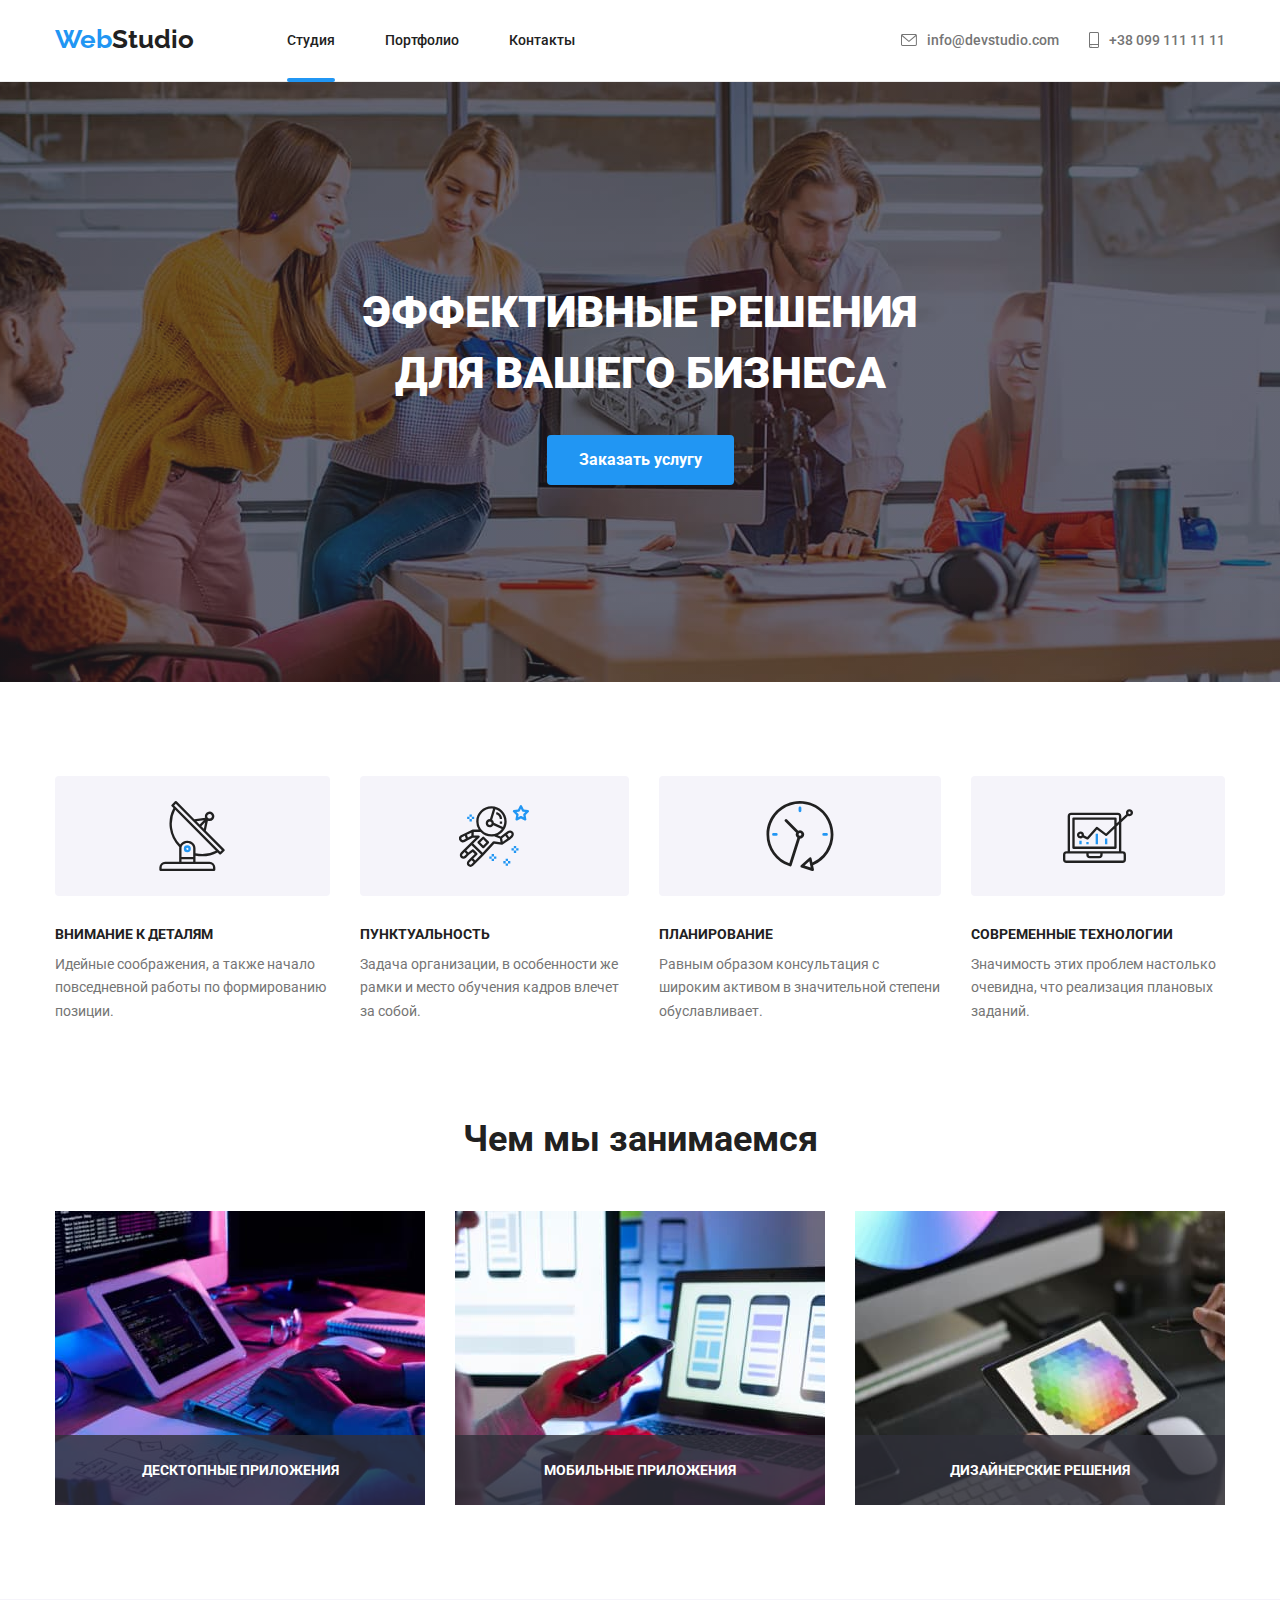
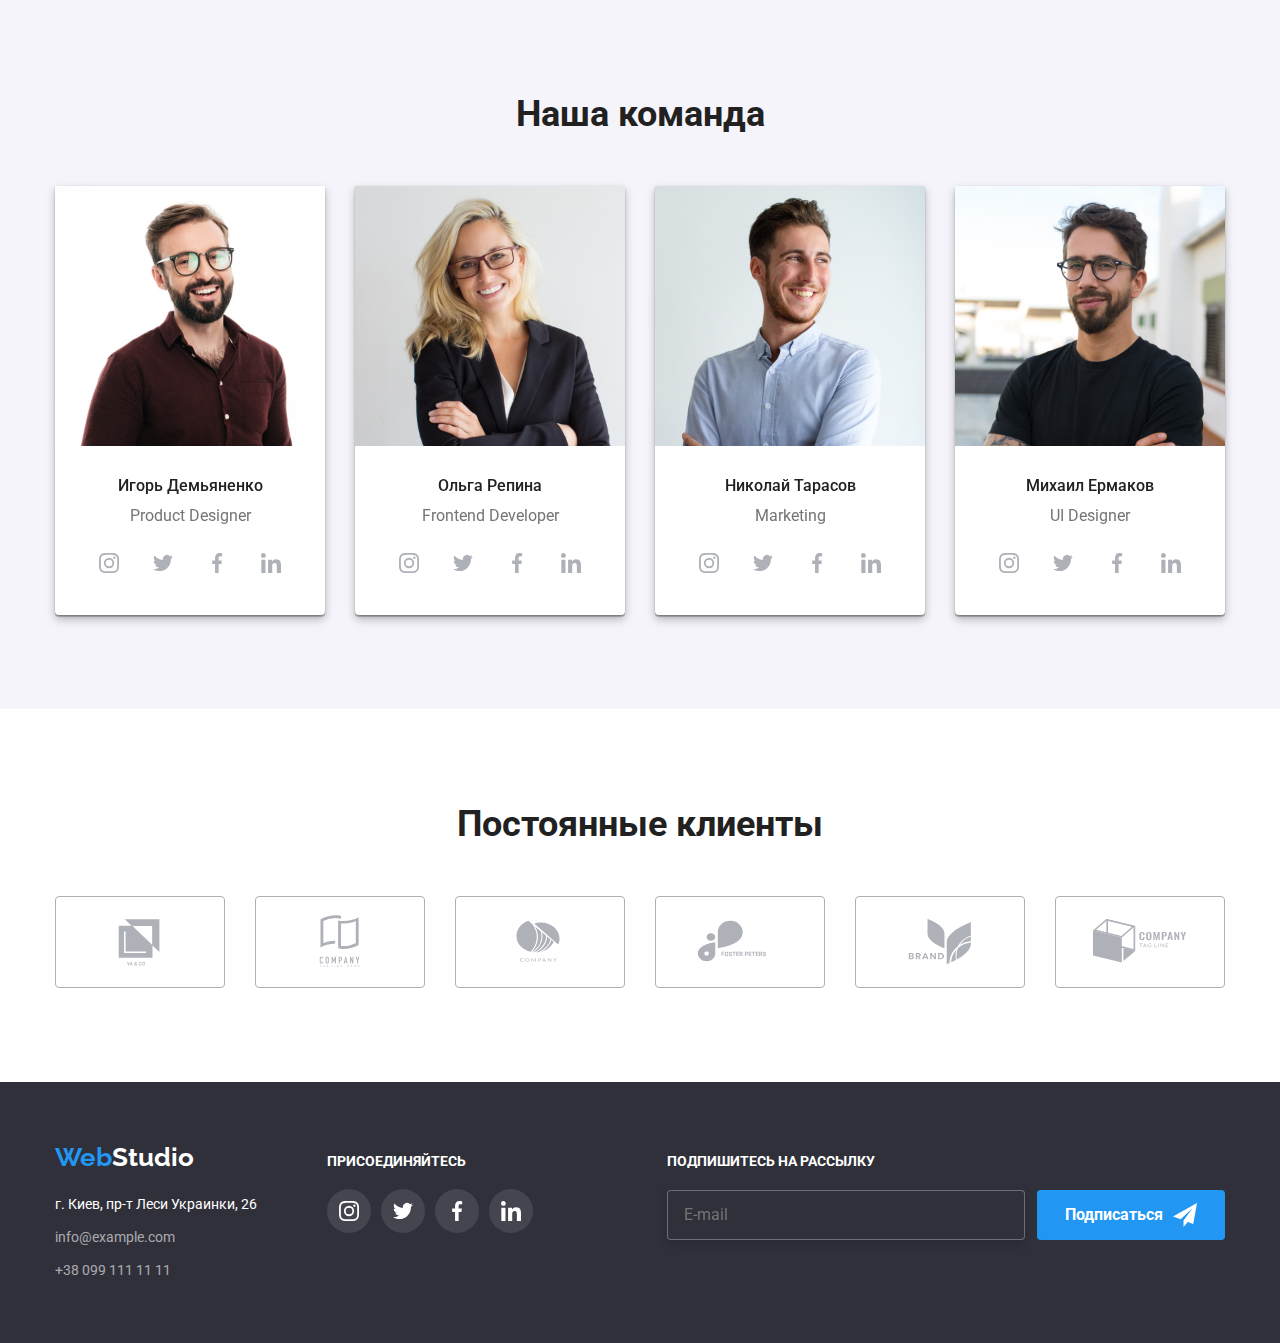
==== index.html @ cbec5db1 "cap" ====
<!DOCTYPE html>
<html lang="ru">

<head>
    <meta charset="UTF-8">
    <meta http-equiv="X-UA-Compatible" content="IE=edge">
    <meta name="viewport" content="width=device-width, initial-scale=1.0">
    <link rel="preconnect" href="https://fonts.googleapis.com">
    <link rel="preconnect" href="https://fonts.gstatic.com" crossorigin>
    <link
        href="https://fonts.googleapis.com/css2?family=Raleway:wght@700&family=Roboto:wght@400;500;700;900&display=swap"
        rel="stylesheet">
    <link rel="stylesheet"
        href="https://cdnjs.cloudflare.com/ajax/libs/modern-normalize/1.1.0/modern-normalize.min.css">
    <title>Document</title>
    <link rel="stylesheet" href="./css/main.min.css">
</head>
<body> 
<!--Шапка-->
<header class="cap">
    <div class="container container--cap">
        <nav class="nav-link">
            <a class="nav-link__logo" href="./index.html">Web<span
                        class="nav-link__logo-studio">Studio</span>
            </a>
            <ul class="site-navigation">
                <li class="site-navigation__item">
                    <a class="site-navigation__link  site-navigation__active" href="./index.html">Студия</a>
                </li>
                <li class="site-navigation__item">
                    <a class="site-navigation__link" href="./portfolio.html">Портфолио</a>
                </li>
                <li class="site-navigation__item">
                    <a class="site-navigation__link" href="">Контакты</a>
                </li>
            </ul>
        </nav>
        <ul class="contacts">
            <li class="contacts__item">
                <a class="contacts__link" href="mailto:info@devstudio.com">
                    <svg class="contacts__imgs">
                        <use href="images/symbol-defs.svg#icon-envelope-2">
                        </use>
                    </svg>info@devstudio.com
                </a>
            </li>
            <li class="contacts__item">
                <a class="contacts__link" href="tel:+380961111111">
                    <svg class="contacts__svg">
                        <use href="images/symbol-defs.svg#icon-smartphone-1"></use>
                    </svg>+38 099 111 11 11
                </a>
            </li>
        </ul>
    </div>
</header>
<main>
    <!--Заказать послугу-->
    <section  class="hero hero__container">     
        <h1 class="hero__headline">Эффективные решения<br> для вашего бизнеса</h1>
        <button data-modal-open class="hero__button" type="button">Заказать услугу</button>
    </section>
    <!--Особливості-->
    <section class="section">
        <div class="container">
            <h2 class="section__title-none">Особенности</h2>
            <ul class="peculiarities">
                <li class="peculiarities__item">
                    <div class="peculiarities__box">
                        <svg class="peculiarities__imgs">
                            <use href="images/symbol-defs.svg#icon-antenna-1"></use>
                        </svg>
                    </div>
                    <h3 class="peculiarities__title">Внимание к деталям</h3>
                    <p class="peculiarities__text">Идейные соображения, а также начало повседневной работы по формированию позиции.
                    </p>
                </li>
                <li class="peculiarities__item">
                    <div class="peculiarities__box">
                        <svg class="peculiarities__imgs">
                            <use href="images/symbol-defs.svg#icon-astronaut-1"></use>
                        </svg>
                    </div>
                    <h3 class="peculiarities__title">Пунктуальность</h3>
                    <p class="peculiarities__text">Задача организации, в особенности же рамки и место обучения кадров влечет за
                        собой.</p>
                </li>
                <li class="peculiarities__item">
                    <div class="peculiarities__box">
                        <svg class="peculiarities__imgs">
                            <use href="images/symbol-defs.svg#icon-clock-1"></use>
                        </svg>
                    </div>
                    <h3 class="peculiarities__title">Планирование</h3>
                    <p class="peculiarities__text">Равным образом консультация с широким активом в значительной степени
                        обуславливает.</p>
                </li>
                <li class="peculiarities__item">
                    <div class="peculiarities__box">
                        <svg class="peculiarities__imgs">
                            <use href="images/symbol-defs.svg#icon-diagram-1"></use>
                        </svg>
                    </div>
                    <h3 class="peculiarities__title">Современные технологии</h3>
                    <p class="peculiarities__text">Значимость этих проблем настолько очевидна, что реализация плановых заданий.</p>
                </li>
            </ul>
        </div>
    </section>
    <!--Чим займаємось-->
    <section class="section section--no-padding-top">
       <div class="container">
            <h2 class="section__title">Чем мы занимаемся</h2>
            <ul class="employment">
                <li class="employment__item">
                    <div class="employment__box">
                        <img src="images/img11.jpg" alt="Програмист набирает код" width="370">
                        <p class="employment__text">Десктопные приложения</p>
                    </div>
                </li>
                <li class="employment__item">
                    <div class="employment__box">
                        <img src="images/hhhhh.jpg" alt="Програмист создаёт мобильное приложение" width="370">
                        <p class="employment__text">Мобильные приложения</p>
                    </div>
                </li>
                <li class="employment__item">
                    <div class="employment__box">
                        <img src="images/img12.jpg" alt="Програмист показывает графический дизайн" width="370">
                        <p class="employment__text">Дизайнерские решения</p>
                    </div>
                </li>
            </ul>
       </div>
    </section>
    <!--команда-->
    <section class="section section--background">
        <div class="container ">
            <h2 class="section__title">Наша команда</h2>
            <ul class="team">
                <li class="team__item">
                    <img src="images/img-3.jpg" alt="Парень в очках держыт ноутбук.Улыбается " width="270">
                    <div class="team-box">
                        <h3 class="team-box__title">Игорь Демьяненко</h3>
                        <p class=" team-box__text">Product Designer</p>
                        <ul class="networks">
                            <li class="networks__items">
                                <a class="networks__link" href="">
                                    <svg class="networks__imgs">
                                        <use href="images/symbol-defs.svg#icon-instagram-2-1"></use>
                                    </svg>
                                </a>
                            </li>
                            <li class="networks__items">
                                <a class="networks__link" href="">
                                    <svg class="networks__imgs">
                                        <use href="images/symbol-defs.svg#icon-twitter-1-1"></use>
                                    </svg>
                                </a>
                            </li>
                            <li class="networks__items">
                                <a class="networks__link" href="">
                                    <svg class="networks__imgs">
                                        <use href="images/symbol-defs.svg#icon-facebook-1-1"></use>
                                    </svg>
                                </a>
                            </li>
                            <li class="networks__items">
                                <a class="networks__link" href="">
                                    <svg class="networks__imgs">
                                        <use href="images/symbol-defs.svg#icon-linkedin-1-1"></use>
                                    </svg>
                                </a>
                            </li>
                        </ul>
                    </div>   
                </li>
                <li class="team__item">
                    <img src="images/img-2.jpg" alt="Девушка блондинка в очках.Улыбается" width="270">
                    <div class="team-box">
                        <h3 class="team-box__title">Ольга Репина</h3>
                        <p class="team-box__text">Frontend Developer</p>
                            <ul class="networks">
                                <li class="networks__items">
                                    <a class="networks__link" href="">
                                        <svg class="networks__imgs">
                                            <use href="images/symbol-defs.svg#icon-instagram-2-1"></use>
                                        </svg>
                                    </a>
                                </li>
                                <li class="networks__items">
                                    <a class="networks__link" href="">
                                        <svg class="networks__imgs">
                                            <use href="images/symbol-defs.svg#icon-twitter-1-1"></use>
                                        </svg>
                                    </a>
                                </li>
                                <li class="networks__items">
                                    <a class="networks__link" href="">
                                        <svg class="networks__imgs">
                                            <use href="images/symbol-defs.svg#icon-facebook-1-1"></use>
                                        </svg>
                                    </a>
                                </li>
                                <li class="networks__items">
                                    <a class="networks__link" href="">
                                        <svg class="networks__imgs">
                                            <use href="images/symbol-defs.svg#icon-linkedin-1-1"></use>
                                        </svg>
                                    </a>
                                </li>
                            </ul>
                    </div>
                </li>
                <li class="team__item">
                    <img src="images/img-1.jpg" alt="Парень в светлой рубашке.Улыбается" width="270">
                    <div class="team-box">
                        <h3 class="team-box__title">Николай Тарасов</h3>
                        <p class="team-box__text">Marketing</p>
                            <ul class="networks">
                                <li class="networks__items">
                                    <a class="networks__link" href="">
                                        <svg class="networks__imgs">
                                            <use href="images/symbol-defs.svg#icon-instagram-2-1"></use>
                                        </svg>
                                    </a>
                                </li>
                                <li class="networks__items">
                                    <a class="networks__link" href="">
                                        <svg class="networks__imgs">
                                            <use href="images/symbol-defs.svg#icon-twitter-1-1"></use>
                                        </svg>
                                    </a>
                                </li>
                                <li class="networks__items">
                                    <a class="networks__link" href="">
                                        <svg class="networks__imgs">
                                            <use href="images/symbol-defs.svg#icon-facebook-1-1"></use>
                                        </svg>
                                    </a>
                                </li>
                                <li class="networks__items">
                                    <a class="networks__link" href="">
                                        <svg class="networks__imgs">
                                            <use href="images/symbol-defs.svg#icon-linkedin-1-1"></use>
                                        </svg>
                                    </a>
                                </li>
                            </ul>
                    </div>
                </li>
                <li class="team__item">
                    <img src="images/img(11).jpg" alt="Парень в очках и чёорной футболке.Улыбается" width="270">
                    <div class="team-box">
                        <h3 class="team-box__title">Михаил Ермаков</h3>
                        <p  class="team-box__text">UI Designer</p>
                            <ul class="networks">
                                <li class="networks__items">
                                    <a class="networks__link" href="">
                                        <svg class="networks__imgs">
                                            <use href="images/symbol-defs.svg#icon-instagram-2-1"></use>
                                        </svg>
                                    </a>
                                </li>
                                <li class="networks__items">
                                    <a class="networks__link" href="">
                                        <svg class="networks__imgs">
                                            <use href="images/symbol-defs.svg#icon-twitter-1-1"></use>
                                        </svg>
                                    </a>
                                </li>
                                <li class="networks__items">
                                    <a class="networks__link" href="">
                                        <svg class="networks__imgs">
                                            <use href="images/symbol-defs.svg#icon-facebook-1-1"></use>
                                        </svg>
                                    </a>
                                </li>
                                <li class="networks__items">
                                    <a class="networks__link" href="">
                                        <svg class="networks__imgs">
                                            <use href="images/symbol-defs.svg#icon-linkedin-1-1"></use>
                                        </svg>
                                    </a>
                                </li>
                            </ul>
                    </div>
                </li>
            </ul>
        </div>
    </section>
    <!-- customers -->
    <section class="section">
        <div class="container">
            <h2 class="section__title">Постоянные клиенты</h2>
            <ul class="customers">
                <li class="customers__item">
                    <a class="customers__link" href="">
                        <svg class="customers__imgs">
                            <use href="images/symbol-defs.svg#icon-Logo"></use>
                        </svg>
                    </a>
                </li>
                <li class="customers__item">
                    <a class="customers__link" href="">
                        <svg class="customers__imgs">
                            <use href="images/symbol-defs.svg#icon-Logo-1"></use>
                        </svg>
                    </a>
                </li>
                <li class="customers__item">
                    <a class="customers__link" href="">
                        <svg class="customers__imgs">
                            <use href="images/symbol-defs.svg#icon-Logo-2"></use>
                        </svg>
                    </a>
                </li>
                <li class="customers__item">
                    <a class="customers__link" href="">
                        <svg class="customers__imgs">
                            <use href="images/symbol-defs.svg#icon-Logo-3"></use>
                        </svg>
                    </a>
                </li>
                <li class="customers__item">
                    <a class="customers__link" href="">
                        <svg class="customers__imgs">
                            <use href="images/symbol-defs.svg#icon-Logo-4"></use>
                        </svg>
                    </a>
                </li>
                <li class="customers__item">
                    <a class="customers__link" href="">
                        <svg class="customers__imgs">
                            <use href="images/symbol-defs.svg#icon-Logo-5"></use>
                        </svg>
                    </a>
                </li>          
            </ul>
        </div>
    </section>                                                
</main> 
<!--footer-->         
<footer class="footers">  
    <div class="container footers--flex">
            <div>
                <a class="footers__logo" href="./index.html">Web<span class="footers__logo-studios">Studio</span>
                </a>
                <address class="address">
                    <ul class="address__contact">
                        <li class="address__link">
                            <a class="address__maps" href="https://goo.gl/maps/EvbMrSn3d95Ezf188">г. Киев, пр-т Леси
                                Украинки,
                                26
                            </a>
                        </li>
                        <li class="address__link">
                            <a class="address__contacts-email" href="info@example.com">info@example.com
                            </a>
                        </li>
                        <li>
                            <a class="address__contacts-tel" href="+380991111111">+38 099 111 11 11
                            </a>
                        </li>
                    </ul>
                </address>
            </div>
        <div class="social">
            <h2 class="social__title">присоединяйтесь</h2>
            <ul class="social__margin-top">
                <li class="social__items">
                    <a class="social__link" href="">
                        <svg class="social__imgs">
                            <use href="images/symbol-defs.svg#icon-instagram-2-1"></use>
                        </svg>
                    </a>
                </li>
                <li class="social__items">
                    <a class="social__link" href="">
                        <svg class="social__imgs">
                            <use href="images/symbol-defs.svg#icon-twitter-1-1"></use>
                        </svg>
                    </a>
                </li>
                <li class="social__items">
                    <a class="social__link" href="">
                        <svg class="social__imgs">
                            <use href="images/symbol-defs.svg#icon-facebook-1-1"></use>
                        </svg>
                    </a>
                </li>
                <li class="social__items">
                    <a class="social__link" href="">
                        <svg class="social__imgs">
                            <use href="images/symbol-defs.svg#icon-linkedin-1-1"></use>
                        </svg>
                    </a>
                </li>
            </ul>
        </div>
        <!-- form -->
        <form class="form">
            <h2 class="form__title">Подпишитесь на рассылку</h2>
            <div class="form__container">
                <label >
                    <input class="form__mail" name="mail" type="mail" id="mails" placeholder="E-mail">
                </label>               
                <button class="form__button">Подписаться
                    <svg class="form__svg">
                        <use href="images/symbol-defs.svg#icon-icon-send">
                        </use>
                    </svg>
                </button>
            </div>
        </form>
    </div>
</footer>
<!-- modal-windows -->
<div data-modal class="backdrop is-hidden">
    <div class="modal">
        <button data-modal-close class="modal__button" type="submit">
            <svg class="modal__imgs">
                <use href="images/symbol-defs.svg#icon-close-black">
                </use>
            </svg>
        </button>
        <form class="js-speaker-form">
            
                <h2 class="js-speaker-form__title">Оставьте свои данные, мы вам перезвоним</h2>

                <div>
 
                    <div class="js-box">
                        <label class="js-box__label" for="name">
                            Имя
                        </label>
                        <input class="js-box__input" type="text" name="user-name" id="name">
                        <svg class="js-box__svg">
                            <use href="images/symbol-defs.svg#icon-Vector-1"></use>
                        </svg>
                    </div>
                   
                    <div class="js-box">
                        <label class="js-box__label" for="tel" >
                            Телефон
                        </label>
                        <input class="js-box__input" type="tel" id="tel" name="tel">
                        <svg class="js-box__svg">
                            <use href="images/symbol-defs.svg#icon-Vector-2"></use>
                        </svg>
                        
                    </div>
                
                    <div class="js-box">
                        <label class="js-box__label" for="mail">
                            Почта
                        </label>
                        <input class="js-box__input" type="mail" id="mail" name="mail">
                        <svg class="js-box__svg">
                            <use href="images/symbol-defs.svg#icon-Vector-3"></use>
                        </svg>
                    </div>
                    
                    <div class="js-box">
                        <label class="js-box__label" for="comment">Комментарий</label>
                        <textarea class="js-box__textarea" name="comment" id="comment" rows="8" placeholder="Введите текст"></textarea>
                    </div>            
                
                    <div class="js-item">  
                        <label class="js-item__conditions">
                            <input class="js-item__checkbox" type="checkbox" name="conditions" value="conditions">
                            <svg class="js-item__icon">
                                <use href="images/symbol-defs.svg#icon-icon-check"></use>
                            </svg>
                            <span class="js-item__conditions-text">
                                Соглашаюсь с рассылкой и принимаю <a class="js-item__conditions-link" href="">Условия
                                    договора</a>
                            </span>
                        </label>
                    
                        <button class="js-item__button" type="submit">Отправить</button>
                    </div>
                </div>
        </form>
    </div>
</div>
<script src="./js/modal.js"></script>
<script>
    (() => {
        document
            .querySelector (' .js-speaker-form')
            .addEventListener ('sumbit', e => {
                e.preventDefault();

                new FormData(e.currentTarget).forEarch((value, name) =>
                    console.log(`${name}: ${value}`),
                );
            });
    })();
</script>

</body>
</html>
---- css/main.min.css ----
html{box-sizing:border-box}*,*::before,*::after{box-sizing:inherit}h1,h2,h3,ul,li,p{margin-top:0px;margin-bottom:0px;padding:0px}header{background:#fff}img{display:block}.section{padding-top:94px;padding-bottom:94px}body{background:var(--main-page-bascground);font-family:"Roboto",sans-serif}.container{width:1200px;margin-left:auto;margin-right:auto;padding-left:15px;padding-right:15px}ul{list-style:none}.display-flex{display:flex;justify-content:space-between}.peculiarities__display-flex{display:flex;align-items:baseline}.section__title{font-weight:700;font-size:36px;line-height:1.2;text-align:center;color:#212121;margin-bottom:50px}.section--no-padding-top{padding-top:0}.section--background{background:#f5f4fa}.section__title-none{display:none}.cap{border-bottom:1px solid #ececec}.container--cap{display:flex;justify-content:space-between}.nav-link{display:flex;justify-content:space-between}.nav-link__logo{display:block;padding-top:24px;padding-bottom:25px;color:#2196f3;text-decoration:none;font-family:Raleway;font-weight:700;font-size:26px;line-height:1.2}.nav-link__logo-studio{color:#212121}.site-navigation{margin-left:93px;display:flex}.site-navigation__item{display:block;position:relative}.site-navigation__item:not(:last-child){margin-right:50px}.site-navigation__link{display:block;font-weight:500;font-size:14px;line-height:1.2;color:#212121;text-decoration:none;padding-top:32px;padding-bottom:32px;transition-property:color,fill;transition-duration:250ms;transition-timing-function:cubic-bezier(0.4, 0, 0.2, 1)}.site-navigation__link:hover,.site-navigation__link:focus{color:#2196f3;fill:#2196f3}.site-navigation__active::after{content:"";position:absolute;display:inline-block;width:100%;height:4px;background:#2196f3;border-radius:2px;display:flex;top:97%}.site-navigation__active::afteractive{color:#2196f3}.contacts{margin-left:auto;display:flex;align-items:center}.contacts__item:not(:last-child){margin-right:30px}.contacts__link{display:inline-flex;font-weight:500;font-size:14px;line-height:1.2;color:#757575;text-decoration:none;padding-top:32px;padding-bottom:32px;fill:#757575;align-items:center;transition-property:color,fill;transition-duration:250ms;transition-timing-function:cubic-bezier(0.4, 0, 0.2, 1)}.contacts__link:hover,.contacts__link:focus{color:#2196f3;fill:#2196f3}.contacts__svg{height:16px;width:10px;margin-right:10px;align-items:center}.contacts__imgs{height:12px;width:16px;margin-right:10px}.hero{background:#2f303a;text-align:center;padding:200px 0}.hero__container{max-width:1600px;height:600px;margin-left:auto;margin-right:auto;background-image:linear-gradient(to right, rgba(47, 48, 58, 0.4), rgba(47, 48, 58, 0.4)),url("../images/Img123.jpg");background-repeat:no-repeat;background-position:center;background-size:cover}.hero__headline{font-weight:900;font-size:44px;line-height:1.4;text-transform:uppercase;color:#fff}.hero__button{border:transparent;cursor:pointer;background:#2196f3;font-weight:700;font-size:16px;align-items:center;line-height:1.9;color:#fff;margin-top:30px;padding:10px 32px;border-radius:4px;transition-property:box-shadow,border-radius;transition-duration:250ms;transition-timing-function:cubic-bezier(0.4, 0, 0.2, 1)}.hero__button:hover,.hero__button:focus{box-shadow:0px 4px 4px rgba(0,0,0,.15);border-radius:4px}.peculiarities{display:flex;justify-content:space-between}.peculiarities__item:not(:last-child){margin-right:30px}.peculiarities__title{font-weight:700;font-size:14px;line-height:1.2;text-transform:uppercase;color:#212121}.peculiarities__text{font-size:14px;line-height:1.7;color:#757575;margin-top:10px}.peculiarities__imgs{width:70px;height:70px;display:block;fill:#afb1b8}.peculiarities__box{height:120px;background-color:#f5f4fa;margin-bottom:30px;border-radius:4px;display:flex;align-items:center;justify-content:center}.employment{display:flex;justify-content:space-between}.employment__item:not(:last-child){margin-right:30px}.employment__box{position:relative}.employment__text{height:70px;position:absolute;width:100%;background:rgba(47,48,58,.8);transform:translateY(calc(-100%));font-weight:700;font-size:14px;line-height:1.2;text-transform:uppercase;display:flex;align-items:center;justify-content:center;color:#fff}.team{display:flex;justify-content:space-between}.team__item{background:#fff;box-shadow:0px 1px 3px rgba(0,0,0,.12),0px 1px 1px rgba(0,0,0,.14),0px 2px 1px rgba(0,0,0,.2);border-radius:0px 0px 4px 4px;filter:drop-shadow(0px 4px 4px rgba(0, 0, 0, 0.25))}.team-box{padding-top:30px;padding-bottom:30px}.team-box__title{font-weight:500;font-size:16px;line-height:1.2;text-align:center;color:#212121}.team-box__text{font-size:16px;line-height:1.2;text-align:center;color:#757575;margin-top:10px}.networks{margin-top:16px;justify-content:center;display:flex}.networks__items:not(:first-child){margin-left:10px}.networks__imgs{height:20px;width:20px}.networks__link{width:44px;height:44px;display:flex;fill:#afb1b8;align-items:center;justify-content:center;border-radius:50%;transition-property:background,fill,border-radius;transition-duration:250ms;transition-timing-function:cubic-bezier(0.4, 0, 0.2, 1)}.networks__link:hover,.networks__link:focus{border-radius:50%;background:#2196f3;fill:#fff}.customers{display:flex;margin-top:50px}.customers__link{width:100%;height:100%;border:1px solid #afb1b8;border-radius:4px;display:flex;fill:#afb1b8;align-items:center;justify-content:center;transition-property:border-color,fill,filter;transition-duration:250ms;transition-timing-function:cubic-bezier(0.4, 0, 0.2, 1)}.customers__link:focus,.customers__link:hover{border-color:#2196f3;filter:drop-shadow(0px 4px 4px rgba(0, 0, 0, 0.25));fill:#2196f3}.customers__imgs{height:60px;width:106px}.customers__item{width:170px;height:92px}.customers__item:not(:last-child){margin-right:30px}.footers{background:#2f303a;padding:60px 0}.footers--flex{display:flex;align-items:baseline}.footers__logo-studios{color:#fff}.footers__logo{color:#2196f3;text-decoration:none;font-family:Raleway;font-weight:700;font-size:26px;line-height:1.2}.address{margin-top:20px}.address__contact{font-size:14px;line-height:1.7;font-style:normal}.address__link{margin-bottom:9px}.address__maps{color:#fff;text-decoration:none}.address__contacts-email{display:inline-block;color:rgba(255,255,255,.6);text-decoration:none}.address__contacts-tel{display:inline-block;color:rgba(255,255,255,.6);text-decoration:none}.social{margin-left:70px}.social__items:not(:last-child){margin-right:10px}.social__margin-top{margin-top:20px;display:flex;align-items:baseline}.social__title{font-weight:700;font-size:14px;line-height:16px;text-transform:uppercase;color:#fff}.social__link{width:44px;height:44px;background:rgba(255,255,255,.1);border:1px;border-radius:50%;padding:12px;display:block;fill:#fff;transition-property:background-color;transition-duration:250ms;transition-timing-function:cubic-bezier(0.4, 0, 0.2, 1)}.social__link:hover,.social__link:focus{background-color:#2196f3}.social__imgs{width:20px;height:20px}.form{margin-left:auto}.form__container{margin-top:20px;display:flex}.form__button{margin-left:12px;border:transparent;cursor:pointer;padding:10px 28px;font-family:Roboto;font-weight:700;font-size:16px;line-height:1.9;display:flex;align-items:center;text-align:center;background-color:#2196f3;color:#fff;border-radius:4px;transition-property:background-color,box-shadow,border-radius;transition-duration:250ms;transition-timing-function:cubic-bezier(0.4, 0, 0.2, 1)}.form__button:hover,.form__button:focus{background-color:#2196f3;box-shadow:0px 4px 4px rgba(0,0,0,.15);border-radius:4px}.form__title{font-weight:700;font-size:14px;line-height:1.2;text-transform:uppercase;color:#fff}.form__mail{width:358px;min-height:50px;padding:15px 16px;background-color:#2f303a;color:#fff;border:1px solid rgba(255,255,255,.3);box-sizing:border-box;filter:drop-shadow(0px 4px 4px rgba(0, 0, 0, 0.15));border-radius:4px}.form__svg{width:24px;height:24px;margin-left:10px}.js-speaker-form{padding:40px;display:block}.js-speaker-form__title{margin-bottom:12px;font-weight:700;font-size:20px;line-height:1.2;text-align:center;color:#212121}.js-box{text-decoration:none}.js-box:not(:first-child){margin-top:10px}.js-box__svg{position:absolute;width:13px;height:13px;transform:translateY(14px) translateX(-435px)}.js-box__label{position:relative;display:block;margin-bottom:4px;font-size:12px;line-height:1.2;color:#757575}.js-box__input{width:448px;height:40px;padding-top:11px;padding-left:42px;padding-right:12px;padding-bottom:11px;border:1px solid rgba(33,33,33,.2);box-sizing:border-box;border-radius:4px;cursor:pointer;transition-property:barder-color;transition-duration:250ms;transition-timing-function:cubic-bezier(0.4, 0, 0.2, 1)}.js-box__input:focus{border-color:#2196f3}.js-box__input:focus~.js-box__svg{fill:#2196f3;transition-property:fill;transition-duration:250ms;transition-timing-function:cubic-bezier(0.4, 0, 0.2, 1)}.js-box__textarea{display:block;resize:none;cursor:pointer;width:448px;min-height:120px;padding:12px 16px;border:1px solid rgba(33,33,33,.2);box-sizing:border-box;border-radius:4px}.js-box__textarea:focus{border-color:#2196f3;transition-property:barder-color;transition-duration:250ms;transition-timing-function:cubic-bezier(0.4, 0, 0.2, 1)}.js-item{text-align:center;margin-top:20px}.js-item__conditions{justify-content:center;display:flex;align-items:center;font-size:14px;line-height:1.9;letter-spacing:.03em}.js-item__checkbox{-webkit-appearance:none;-moz-appearance:none;appearance:none;position:absolute}.js-item__checkbox:checked+.js-item__icon{background-color:#2196f3;outline:1px solid #2196f3;background-origin:border-box;box-shadow:0px 4px 4px rgba(0,0,0,.25);transition-property:box-shadow,background-color,outline;transition-duration:250ms;transition-timing-function:cubic-bezier(0.4, 0, 0.2, 1)}.js-item__icon{display:inline-block;width:16px;height:15px;background-color:#fff;border-radius:1px;outline:1px solid #000;background-size:contain}.js-item__conditions-text{font-size:14px;line-height:1.9;cursor:pointer;color:#757575;margin-left:7px}.js-item__conditions-link{color:#2196f3}.js-item__button{border:transparent;margin-top:30px;padding:10px 55px;border-radius:4px;background:#2196f3;border-radius:4px;font-weight:700;font-size:16px;line-height:1.9;color:#fff;cursor:pointer;transition-property:box-shadow;transition-duration:250ms;transition-timing-function:cubic-bezier(0.4, 0, 0.2, 1)}.js-item__button:focus,.js-item__button:hover{box-shadow:0px 4px 4px rgba(0,0,0,.15)}.backdrop{position:fixed;top:0;left:0;width:100%;height:100%;background:rgba(0,0,0,.2);opacity:1;transform:opacity 250ms cubic-bezier(0.4, 0, 0.2, 1)}.backdrop.is-hidden{opacity:0;pointer-events:none}.backdrop.is-hidden .modal{transform:translate(-50%, -50%) scale(0.9)}.modal{position:absolute;top:50%;left:50%;width:528px;height:auto;transform:translate(-50%, -50%) scale(1);transition:transform 250ms cubic-bezier(0.4, 0, 0.2, 1);background-color:#fff;box-shadow:0px 1px 3px rgba(0,0,0,.12),0px 1px 1px rgba(0,0,0,.14),0px 2px 1px rgba(0,0,0,.2);border-radius:4px}.modal__button{position:absolute;top:8px;right:8px;width:30px;height:30px;background:#fff;border:1px solid rgba(0,0,0,.1);box-sizing:border-box;display:flex;align-items:center;border-radius:50%;cursor:pointer}.modal__button .modal__imgs:focus,.modal__button .modal__imgs:hover{fill:#2196f3}.modal__imgs{fill:#000;width:18px;height:18px;transition-property:fill;transition-duration:250ms;transition-timing-function:cubic-bezier(0.4, 0, 0.2, 1)}.list-nav{display:flex;justify-content:center}.list-nav__item:not(:first-child){margin-left:8px}.list-nav__button{cursor:pointer;font-family:"Roboto",sans-serif;background:#f5f4fa;border-radius:4px;font-weight:500;font-size:16px;line-height:1.6;color:#212121;padding:6px 22px;border-color:#f5f4fa;border:transparent;transition-property:color,border-color,filter,background,box-shadow;transition-duration:250ms;transition-timing-function:cubic-bezier(0.4, 0, 0.2, 1)}.list-nav__button:focus,.list-nav__button:hover{background:#2196f3;box-shadow:0px 3px 1px rgba(0,0,0,.1),0px 1px 2px rgba(0,0,0,.08),0px 2px 2px rgba(0,0,0,.12);color:#fff;border-color:#2196f3;filter:drop-shadow(0px 4px 4px rgba(0, 0, 0, 0.25))}.portfolio{margin-top:50px;flex-wrap:wrap}.portfolio--flex{display:flex;justify-content:space-between}.portfolio__item{box-sizing:border-box;margin-right:30px;margin-bottom:30px}.portfolio__item:nth-child(3n){margin-right:0}.portfolio__item:nth-last-child(-n+3){margin-bottom:0}.portfolio__link{display:block;text-decoration:none;transition-property:filter;transition-duration:250ms;transition-timing-function:cubic-bezier(0.4, 0, 0.2, 1)}.portfolio__link:hover,.portfolio__link:focus{filter:drop-shadow(0px 4px 4px rgba(0, 0, 0, 0.25))}.portfolio__link:hover .portfolio__animation,.portfolio__link:focus .portfolio__animation{transform:translateY(-100%);transition:transform 250ms cubic-bezier(0.4, 0, 0.2, 1)}.portfolio__box{position:relative;overflow:hidden}.portfolio__animation{position:absolute;align-items:center;justify-content:center;display:flex;width:370px;height:294px;background:rgba(33,150,243,.9);transition:transform 250ms cubic-bezier(0.4, 0, 0.2, 1)}.portfolio__anim-text{width:322px;height:168px;font-size:18px;line-height:1.5;color:#fff}.portfolio__wraper{background:#fff;border:1px solid #eee;padding:20px 24px}.portfolio__title{font-weight:700;font-size:18px;line-height:2;color:#212121}.portfolio__text{font-size:16px;line-height:1.9;color:#757575;margin-top:4px}/*# sourceMappingURL=main.min.css.map */
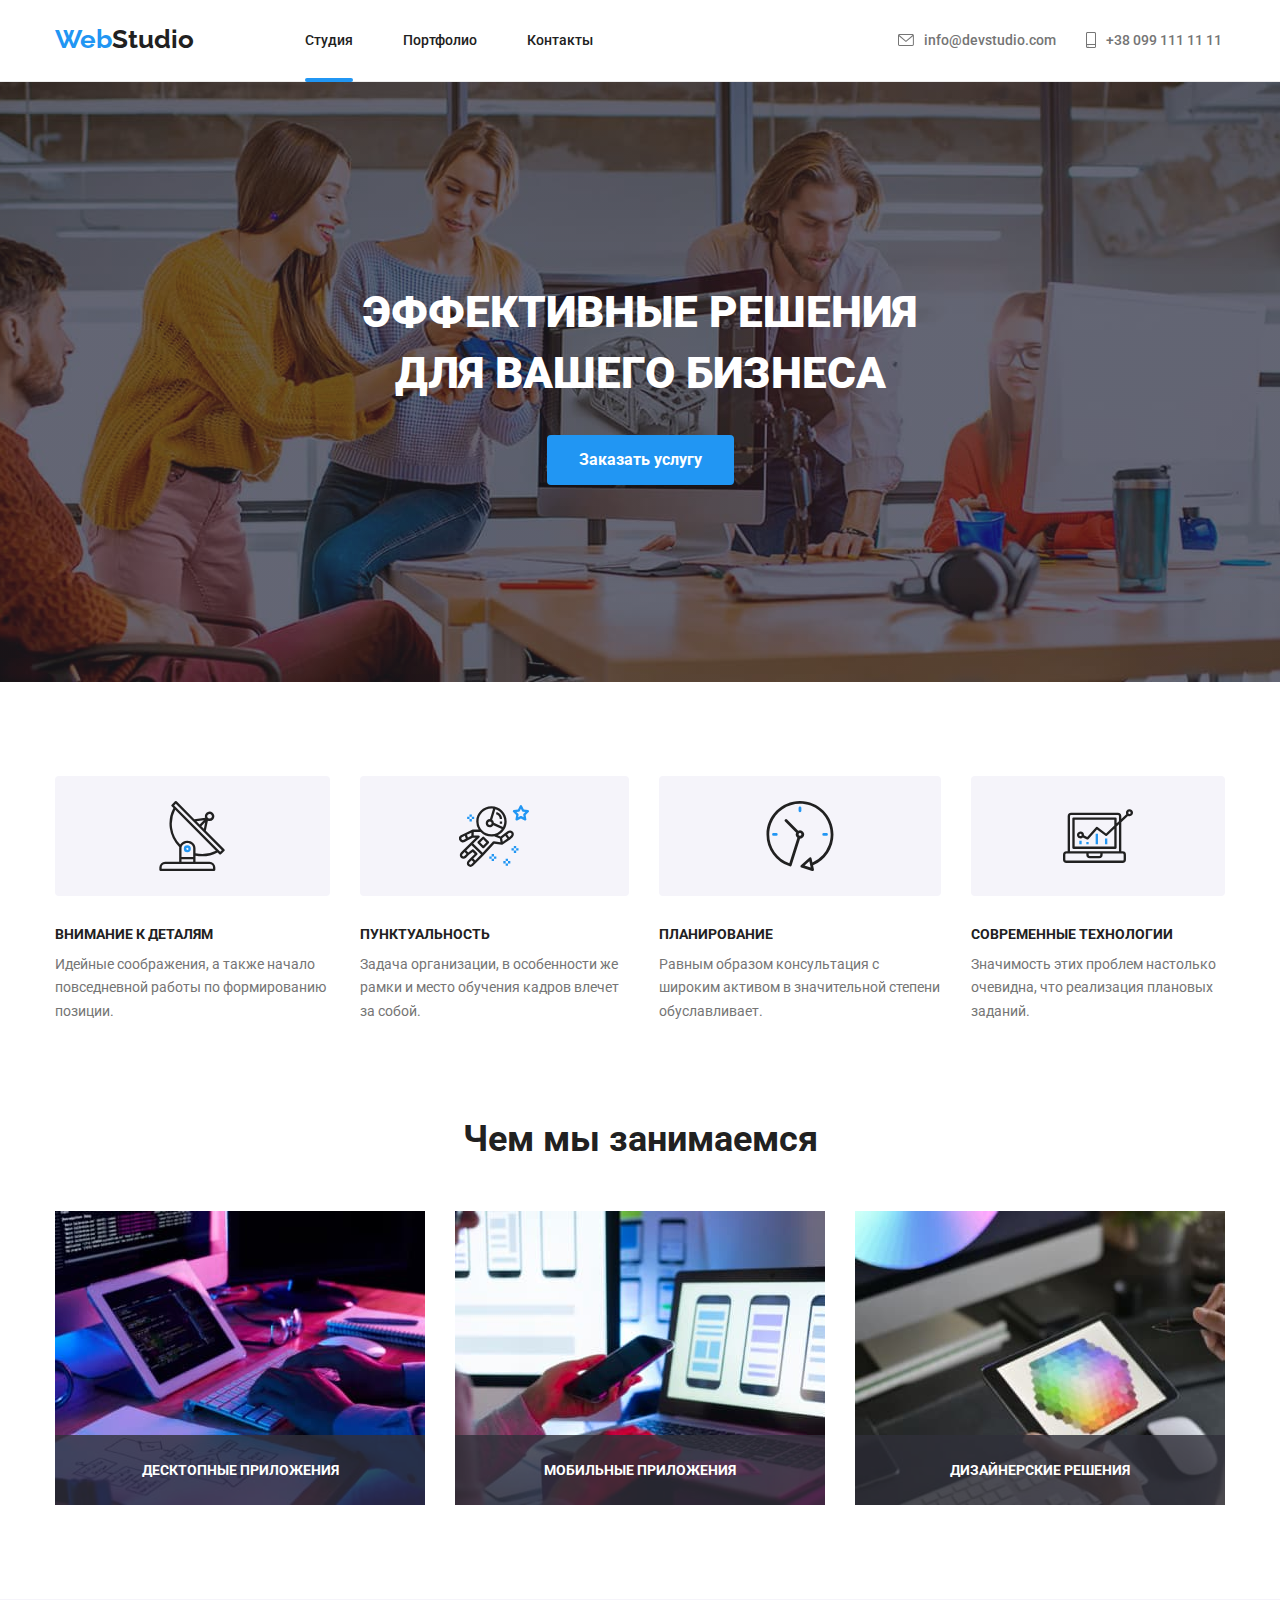
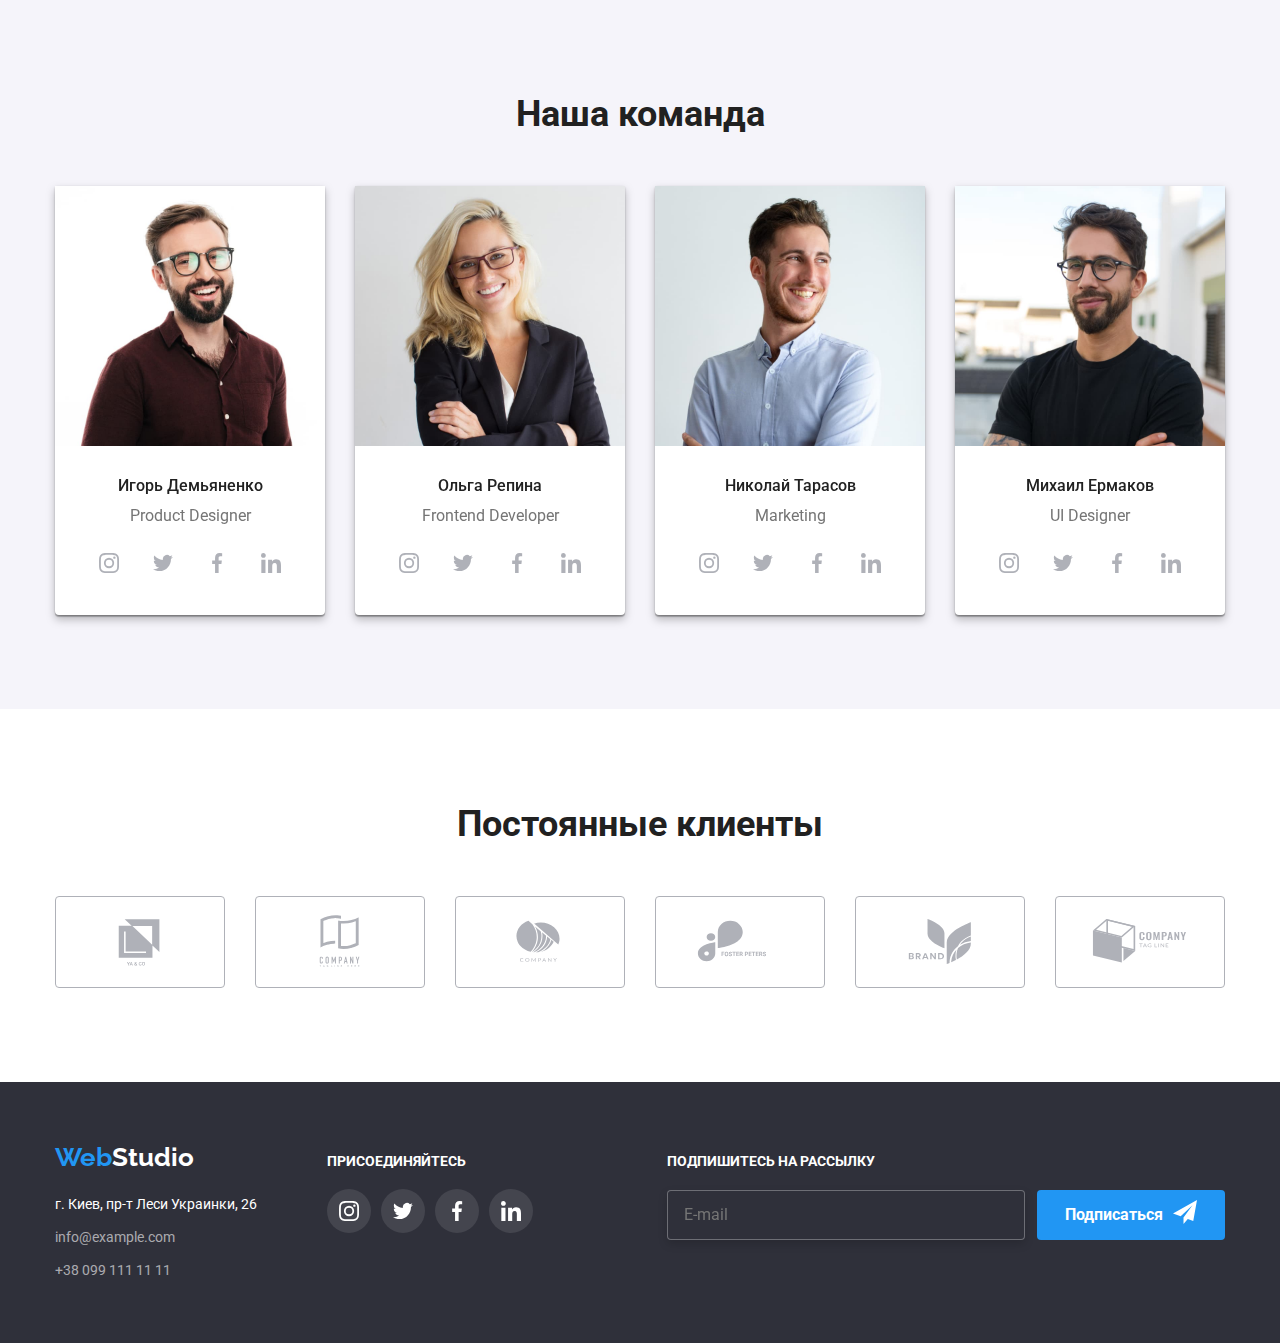
==== commit 0a704940: "Адаптивна верстка" ====
--- a/index.html
+++ b/index.html
@@ -18,11 +18,24 @@
 <body> 
 <!--Шапка-->
 <header class="cap">
-    <div class="container container--cap">
+    <div class="container cap--flex">
         <nav class="nav-link">
             <a class="nav-link__logo" href="./index.html">Web<span
                         class="nav-link__logo-studio">Studio</span>
             </a>
+            <button type="button" class="menu-button is-open"
+             data-menu-button>
+                <svg 
+                    width="24"
+                    height="16"
+                    aria-label="перемикач мобільного вікна"
+                >
+                    <use class="icon-cross" href="images/symbol-defs.svg#icon-close"></use>
+                    <use class="icon-menu" href="images/symbol-defs.svg#icon-menu"></use>
+                </svg>
+            </button>
+        </nav>
+        <div class="menu-container">
             <ul class="site-navigation">
                 <li class="site-navigation__item">
                     <a class="site-navigation__link  site-navigation__active" href="./index.html">Студия</a>
@@ -34,24 +47,24 @@
                     <a class="site-navigation__link" href="">Контакты</a>
                 </li>
             </ul>
-        </nav>
-        <ul class="contacts">
-            <li class="contacts__item">
-                <a class="contacts__link" href="mailto:info@devstudio.com">
-                    <svg class="contacts__imgs">
-                        <use href="images/symbol-defs.svg#icon-envelope-2">
-                        </use>
-                    </svg>info@devstudio.com
-                </a>
-            </li>
-            <li class="contacts__item">
-                <a class="contacts__link" href="tel:+380961111111">
-                    <svg class="contacts__svg">
-                        <use href="images/symbol-defs.svg#icon-smartphone-1"></use>
-                    </svg>+38 099 111 11 11
-                </a>
-            </li>
-        </ul>
+            <ul class="contacts">
+                <li class="contacts__item">
+                    <a class="contacts__link" href="mailto:info@devstudio.com">
+                        <svg class="contacts__imgs">
+                            <use href="images/symbol-defs.svg#icon-envelope-2">
+                            </use>
+                        </svg>info@devstudio.com
+                    </a>
+                </li>
+                <li class="contacts__item">
+                    <a class="contacts__link" href="tel:+380961111111">
+                        <svg class="contacts__svg">
+                            <use href="images/symbol-defs.svg#icon-smartphone-1"></use>
+                        </svg>+38 099 111 11 11
+                    </a>
+                </li>
+            </ul>
+        </div>
     </div>
 </header>
 <main>
@@ -135,7 +148,7 @@
     </section>
     <!--команда-->
     <section class="section section--background">
-        <div class="container ">
+        <div class="container">
             <h2 class="section__title">Наша команда</h2>
             <ul class="team">
                 <li class="team__item">
@@ -343,6 +356,7 @@
 <!--footer-->         
 <footer class="footers">  
     <div class="container footers--flex">
+        <div class="footers__box">
             <div>
                 <a class="footers__logo" href="./index.html">Web<span class="footers__logo-studios">Studio</span>
                 </a>
@@ -365,39 +379,41 @@
                     </ul>
                 </address>
             </div>
-        <div class="social">
-            <h2 class="social__title">присоединяйтесь</h2>
-            <ul class="social__margin-top">
-                <li class="social__items">
-                    <a class="social__link" href="">
-                        <svg class="social__imgs">
-                            <use href="images/symbol-defs.svg#icon-instagram-2-1"></use>
-                        </svg>
-                    </a>
-                </li>
-                <li class="social__items">
-                    <a class="social__link" href="">
-                        <svg class="social__imgs">
-                            <use href="images/symbol-defs.svg#icon-twitter-1-1"></use>
-                        </svg>
-                    </a>
-                </li>
-                <li class="social__items">
-                    <a class="social__link" href="">
-                        <svg class="social__imgs">
-                            <use href="images/symbol-defs.svg#icon-facebook-1-1"></use>
-                        </svg>
-                    </a>
-                </li>
-                <li class="social__items">
-                    <a class="social__link" href="">
-                        <svg class="social__imgs">
-                            <use href="images/symbol-defs.svg#icon-linkedin-1-1"></use>
-                        </svg>
-                    </a>
-                </li>
-            </ul>
+            <div class="social">
+                <h2 class="social__title">присоединяйтесь</h2>
+                <ul class="social__margin-top">
+                    <li class="social__items">
+                        <a class="social__link" href="">
+                            <svg class="social__imgs">
+                                <use href="images/symbol-defs.svg#icon-instagram-2-1"></use>
+                            </svg>
+                        </a>
+                    </li>
+                    <li class="social__items">
+                        <a class="social__link" href="">
+                            <svg class="social__imgs">
+                                <use href="images/symbol-defs.svg#icon-twitter-1-1"></use>
+                            </svg>
+                        </a>
+                    </li>
+                    <li class="social__items">
+                        <a class="social__link" href="">
+                            <svg class="social__imgs">
+                                <use href="images/symbol-defs.svg#icon-facebook-1-1"></use>
+                            </svg>
+                        </a>
+                    </li>
+                    <li class="social__items">
+                        <a class="social__link" href="">
+                            <svg class="social__imgs">
+                                <use href="images/symbol-defs.svg#icon-linkedin-1-1"></use>
+                            </svg>
+                        </a>
+                    </li>
+                </ul>
+            </div>
         </div>
+   
         <!-- form -->
         <form class="form">
             <h2 class="form__title">Подпишитесь на рассылку</h2>
@@ -485,6 +501,7 @@
     </div>
 </div>
 <script src="./js/modal.js"></script>
+<script src="./js/menu.js"></script>
 <script>
     (() => {
         document
--- a/css/main.min.css
+++ b/css/main.min.css
@@ -1 +1 @@
-html{box-sizing:border-box}*,*::before,*::after{box-sizing:inherit}h1,h2,h3,ul,li,p{margin-top:0px;margin-bottom:0px;padding:0px}header{background:#fff}img{display:block}.section{padding-top:94px;padding-bottom:94px}body{background:var(--main-page-bascground);font-family:"Roboto",sans-serif}.container{width:1200px;margin-left:auto;margin-right:auto;padding-left:15px;padding-right:15px}ul{list-style:none}.display-flex{display:flex;justify-content:space-between}.peculiarities__display-flex{display:flex;align-items:baseline}.section__title{font-weight:700;font-size:36px;line-height:1.2;text-align:center;color:#212121;margin-bottom:50px}.section--no-padding-top{padding-top:0}.section--background{background:#f5f4fa}.section__title-none{display:none}.cap{border-bottom:1px solid #ececec}.container--cap{display:flex;justify-content:space-between}.nav-link{display:flex;justify-content:space-between}.nav-link__logo{display:block;padding-top:24px;padding-bottom:25px;color:#2196f3;text-decoration:none;font-family:Raleway;font-weight:700;font-size:26px;line-height:1.2}.nav-link__logo-studio{color:#212121}.site-navigation{margin-left:93px;display:flex}.site-navigation__item{display:block;position:relative}.site-navigation__item:not(:last-child){margin-right:50px}.site-navigation__link{display:block;font-weight:500;font-size:14px;line-height:1.2;color:#212121;text-decoration:none;padding-top:32px;padding-bottom:32px;transition-property:color,fill;transition-duration:250ms;transition-timing-function:cubic-bezier(0.4, 0, 0.2, 1)}.site-navigation__link:hover,.site-navigation__link:focus{color:#2196f3;fill:#2196f3}.site-navigation__active::after{content:"";position:absolute;display:inline-block;width:100%;height:4px;background:#2196f3;border-radius:2px;display:flex;top:97%}.site-navigation__active::afteractive{color:#2196f3}.contacts{margin-left:auto;display:flex;align-items:center}.contacts__item:not(:last-child){margin-right:30px}.contacts__link{display:inline-flex;font-weight:500;font-size:14px;line-height:1.2;color:#757575;text-decoration:none;padding-top:32px;padding-bottom:32px;fill:#757575;align-items:center;transition-property:color,fill;transition-duration:250ms;transition-timing-function:cubic-bezier(0.4, 0, 0.2, 1)}.contacts__link:hover,.contacts__link:focus{color:#2196f3;fill:#2196f3}.contacts__svg{height:16px;width:10px;margin-right:10px;align-items:center}.contacts__imgs{height:12px;width:16px;margin-right:10px}.hero{background:#2f303a;text-align:center;padding:200px 0}.hero__container{max-width:1600px;height:600px;margin-left:auto;margin-right:auto;background-image:linear-gradient(to right, rgba(47, 48, 58, 0.4), rgba(47, 48, 58, 0.4)),url("../images/Img123.jpg");background-repeat:no-repeat;background-position:center;background-size:cover}.hero__headline{font-weight:900;font-size:44px;line-height:1.4;text-transform:uppercase;color:#fff}.hero__button{border:transparent;cursor:pointer;background:#2196f3;font-weight:700;font-size:16px;align-items:center;line-height:1.9;color:#fff;margin-top:30px;padding:10px 32px;border-radius:4px;transition-property:box-shadow,border-radius;transition-duration:250ms;transition-timing-function:cubic-bezier(0.4, 0, 0.2, 1)}.hero__button:hover,.hero__button:focus{box-shadow:0px 4px 4px rgba(0,0,0,.15);border-radius:4px}.peculiarities{display:flex;justify-content:space-between}.peculiarities__item:not(:last-child){margin-right:30px}.peculiarities__title{font-weight:700;font-size:14px;line-height:1.2;text-transform:uppercase;color:#212121}.peculiarities__text{font-size:14px;line-height:1.7;color:#757575;margin-top:10px}.peculiarities__imgs{width:70px;height:70px;display:block;fill:#afb1b8}.peculiarities__box{height:120px;background-color:#f5f4fa;margin-bottom:30px;border-radius:4px;display:flex;align-items:center;justify-content:center}.employment{display:flex;justify-content:space-between}.employment__item:not(:last-child){margin-right:30px}.employment__box{position:relative}.employment__text{height:70px;position:absolute;width:100%;background:rgba(47,48,58,.8);transform:translateY(calc(-100%));font-weight:700;font-size:14px;line-height:1.2;text-transform:uppercase;display:flex;align-items:center;justify-content:center;color:#fff}.team{display:flex;justify-content:space-between}.team__item{background:#fff;box-shadow:0px 1px 3px rgba(0,0,0,.12),0px 1px 1px rgba(0,0,0,.14),0px 2px 1px rgba(0,0,0,.2);border-radius:0px 0px 4px 4px;filter:drop-shadow(0px 4px 4px rgba(0, 0, 0, 0.25))}.team-box{padding-top:30px;padding-bottom:30px}.team-box__title{font-weight:500;font-size:16px;line-height:1.2;text-align:center;color:#212121}.team-box__text{font-size:16px;line-height:1.2;text-align:center;color:#757575;margin-top:10px}.networks{margin-top:16px;justify-content:center;display:flex}.networks__items:not(:first-child){margin-left:10px}.networks__imgs{height:20px;width:20px}.networks__link{width:44px;height:44px;display:flex;fill:#afb1b8;align-items:center;justify-content:center;border-radius:50%;transition-property:background,fill,border-radius;transition-duration:250ms;transition-timing-function:cubic-bezier(0.4, 0, 0.2, 1)}.networks__link:hover,.networks__link:focus{border-radius:50%;background:#2196f3;fill:#fff}.customers{display:flex;margin-top:50px}.customers__link{width:100%;height:100%;border:1px solid #afb1b8;border-radius:4px;display:flex;fill:#afb1b8;align-items:center;justify-content:center;transition-property:border-color,fill,filter;transition-duration:250ms;transition-timing-function:cubic-bezier(0.4, 0, 0.2, 1)}.customers__link:focus,.customers__link:hover{border-color:#2196f3;filter:drop-shadow(0px 4px 4px rgba(0, 0, 0, 0.25));fill:#2196f3}.customers__imgs{height:60px;width:106px}.customers__item{width:170px;height:92px}.customers__item:not(:last-child){margin-right:30px}.footers{background:#2f303a;padding:60px 0}.footers--flex{display:flex;align-items:baseline}.footers__logo-studios{color:#fff}.footers__logo{color:#2196f3;text-decoration:none;font-family:Raleway;font-weight:700;font-size:26px;line-height:1.2}.address{margin-top:20px}.address__contact{font-size:14px;line-height:1.7;font-style:normal}.address__link{margin-bottom:9px}.address__maps{color:#fff;text-decoration:none}.address__contacts-email{display:inline-block;color:rgba(255,255,255,.6);text-decoration:none}.address__contacts-tel{display:inline-block;color:rgba(255,255,255,.6);text-decoration:none}.social{margin-left:70px}.social__items:not(:last-child){margin-right:10px}.social__margin-top{margin-top:20px;display:flex;align-items:baseline}.social__title{font-weight:700;font-size:14px;line-height:16px;text-transform:uppercase;color:#fff}.social__link{width:44px;height:44px;background:rgba(255,255,255,.1);border:1px;border-radius:50%;padding:12px;display:block;fill:#fff;transition-property:background-color;transition-duration:250ms;transition-timing-function:cubic-bezier(0.4, 0, 0.2, 1)}.social__link:hover,.social__link:focus{background-color:#2196f3}.social__imgs{width:20px;height:20px}.form{margin-left:auto}.form__container{margin-top:20px;display:flex}.form__button{margin-left:12px;border:transparent;cursor:pointer;padding:10px 28px;font-family:Roboto;font-weight:700;font-size:16px;line-height:1.9;display:flex;align-items:center;text-align:center;background-color:#2196f3;color:#fff;border-radius:4px;transition-property:background-color,box-shadow,border-radius;transition-duration:250ms;transition-timing-function:cubic-bezier(0.4, 0, 0.2, 1)}.form__button:hover,.form__button:focus{background-color:#2196f3;box-shadow:0px 4px 4px rgba(0,0,0,.15);border-radius:4px}.form__title{font-weight:700;font-size:14px;line-height:1.2;text-transform:uppercase;color:#fff}.form__mail{width:358px;min-height:50px;padding:15px 16px;background-color:#2f303a;color:#fff;border:1px solid rgba(255,255,255,.3);box-sizing:border-box;filter:drop-shadow(0px 4px 4px rgba(0, 0, 0, 0.15));border-radius:4px}.form__svg{width:24px;height:24px;margin-left:10px}.js-speaker-form{padding:40px;display:block}.js-speaker-form__title{margin-bottom:12px;font-weight:700;font-size:20px;line-height:1.2;text-align:center;color:#212121}.js-box{text-decoration:none}.js-box:not(:first-child){margin-top:10px}.js-box__svg{position:absolute;width:13px;height:13px;transform:translateY(14px) translateX(-435px)}.js-box__label{position:relative;display:block;margin-bottom:4px;font-size:12px;line-height:1.2;color:#757575}.js-box__input{width:448px;height:40px;padding-top:11px;padding-left:42px;padding-right:12px;padding-bottom:11px;border:1px solid rgba(33,33,33,.2);box-sizing:border-box;border-radius:4px;cursor:pointer;transition-property:barder-color;transition-duration:250ms;transition-timing-function:cubic-bezier(0.4, 0, 0.2, 1)}.js-box__input:focus{border-color:#2196f3}.js-box__input:focus~.js-box__svg{fill:#2196f3;transition-property:fill;transition-duration:250ms;transition-timing-function:cubic-bezier(0.4, 0, 0.2, 1)}.js-box__textarea{display:block;resize:none;cursor:pointer;width:448px;min-height:120px;padding:12px 16px;border:1px solid rgba(33,33,33,.2);box-sizing:border-box;border-radius:4px}.js-box__textarea:focus{border-color:#2196f3;transition-property:barder-color;transition-duration:250ms;transition-timing-function:cubic-bezier(0.4, 0, 0.2, 1)}.js-item{text-align:center;margin-top:20px}.js-item__conditions{justify-content:center;display:flex;align-items:center;font-size:14px;line-height:1.9;letter-spacing:.03em}.js-item__checkbox{-webkit-appearance:none;-moz-appearance:none;appearance:none;position:absolute}.js-item__checkbox:checked+.js-item__icon{background-color:#2196f3;outline:1px solid #2196f3;background-origin:border-box;box-shadow:0px 4px 4px rgba(0,0,0,.25);transition-property:box-shadow,background-color,outline;transition-duration:250ms;transition-timing-function:cubic-bezier(0.4, 0, 0.2, 1)}.js-item__icon{display:inline-block;width:16px;height:15px;background-color:#fff;border-radius:1px;outline:1px solid #000;background-size:contain}.js-item__conditions-text{font-size:14px;line-height:1.9;cursor:pointer;color:#757575;margin-left:7px}.js-item__conditions-link{color:#2196f3}.js-item__button{border:transparent;margin-top:30px;padding:10px 55px;border-radius:4px;background:#2196f3;border-radius:4px;font-weight:700;font-size:16px;line-height:1.9;color:#fff;cursor:pointer;transition-property:box-shadow;transition-duration:250ms;transition-timing-function:cubic-bezier(0.4, 0, 0.2, 1)}.js-item__button:focus,.js-item__button:hover{box-shadow:0px 4px 4px rgba(0,0,0,.15)}.backdrop{position:fixed;top:0;left:0;width:100%;height:100%;background:rgba(0,0,0,.2);opacity:1;transform:opacity 250ms cubic-bezier(0.4, 0, 0.2, 1)}.backdrop.is-hidden{opacity:0;pointer-events:none}.backdrop.is-hidden .modal{transform:translate(-50%, -50%) scale(0.9)}.modal{position:absolute;top:50%;left:50%;width:528px;height:auto;transform:translate(-50%, -50%) scale(1);transition:transform 250ms cubic-bezier(0.4, 0, 0.2, 1);background-color:#fff;box-shadow:0px 1px 3px rgba(0,0,0,.12),0px 1px 1px rgba(0,0,0,.14),0px 2px 1px rgba(0,0,0,.2);border-radius:4px}.modal__button{position:absolute;top:8px;right:8px;width:30px;height:30px;background:#fff;border:1px solid rgba(0,0,0,.1);box-sizing:border-box;display:flex;align-items:center;border-radius:50%;cursor:pointer}.modal__button .modal__imgs:focus,.modal__button .modal__imgs:hover{fill:#2196f3}.modal__imgs{fill:#000;width:18px;height:18px;transition-property:fill;transition-duration:250ms;transition-timing-function:cubic-bezier(0.4, 0, 0.2, 1)}.list-nav{display:flex;justify-content:center}.list-nav__item:not(:first-child){margin-left:8px}.list-nav__button{cursor:pointer;font-family:"Roboto",sans-serif;background:#f5f4fa;border-radius:4px;font-weight:500;font-size:16px;line-height:1.6;color:#212121;padding:6px 22px;border-color:#f5f4fa;border:transparent;transition-property:color,border-color,filter,background,box-shadow;transition-duration:250ms;transition-timing-function:cubic-bezier(0.4, 0, 0.2, 1)}.list-nav__button:focus,.list-nav__button:hover{background:#2196f3;box-shadow:0px 3px 1px rgba(0,0,0,.1),0px 1px 2px rgba(0,0,0,.08),0px 2px 2px rgba(0,0,0,.12);color:#fff;border-color:#2196f3;filter:drop-shadow(0px 4px 4px rgba(0, 0, 0, 0.25))}.portfolio{margin-top:50px;flex-wrap:wrap}.portfolio--flex{display:flex;justify-content:space-between}.portfolio__item{box-sizing:border-box;margin-right:30px;margin-bottom:30px}.portfolio__item:nth-child(3n){margin-right:0}.portfolio__item:nth-last-child(-n+3){margin-bottom:0}.portfolio__link{display:block;text-decoration:none;transition-property:filter;transition-duration:250ms;transition-timing-function:cubic-bezier(0.4, 0, 0.2, 1)}.portfolio__link:hover,.portfolio__link:focus{filter:drop-shadow(0px 4px 4px rgba(0, 0, 0, 0.25))}.portfolio__link:hover .portfolio__animation,.portfolio__link:focus .portfolio__animation{transform:translateY(-100%);transition:transform 250ms cubic-bezier(0.4, 0, 0.2, 1)}.portfolio__box{position:relative;overflow:hidden}.portfolio__animation{position:absolute;align-items:center;justify-content:center;display:flex;width:370px;height:294px;background:rgba(33,150,243,.9);transition:transform 250ms cubic-bezier(0.4, 0, 0.2, 1)}.portfolio__anim-text{width:322px;height:168px;font-size:18px;line-height:1.5;color:#fff}.portfolio__wraper{background:#fff;border:1px solid #eee;padding:20px 24px}.portfolio__title{font-weight:700;font-size:18px;line-height:2;color:#212121}.portfolio__text{font-size:16px;line-height:1.9;color:#757575;margin-top:4px}/*# sourceMappingURL=main.min.css.map */+html{box-sizing:border-box;margin-left:0;margin-right:0}*,*::before,*::after{box-sizing:inherit}h1,h2,h3,ul,li,p{margin-top:0px;margin-bottom:0px;padding:0px}header{background:#fff}img{display:block}body{background:var(--main-page-bascground);font-family:"Roboto",sans-serif}.container{margin-left:auto;margin-right:auto;padding-left:15px;padding-right:15px}@media screen and (min-width: 480px)and (max-width: 767px){.container{width:480px}}@media screen and (min-width: 768px)and (max-width: 1199px){.container{width:768px}}@media screen and (min-width: 1200px){.container{width:1200px}}ul{list-style:none}.section{width:100%}@media screen and (min-width: 1200px){.section{padding-top:94px;padding-bottom:94px}}@media screen and (min-width: 480px)and (max-width: 1199px){.section{padding-top:60px;padding-bottom:60px}}.section--no-padding-top{padding-top:0}.section--background{background:#f5f4fa}.section__title{font-weight:700;font-size:36px;line-height:1.2;text-align:center;color:#212121}@media screen and (min-width: 480px)and (max-width: 1199px){.section__title{margin-bottom:30px}}@media screen and (min-width: 1200px){.section__title{margin-bottom:50px}}.section__title-none{display:none}@media screen and (min-width: 480px)and (max-width: 767px){img{width:450px}}@media screen and (min-width: 768px)and (max-width: 1199px){img{width:354px}}.cap{border-bottom:1px solid #ececec}@media screen and (min-width: 768px){.cap--flex{display:flex}}@media screen and (min-width: 480px)and (max-width: 767px){.nav-link{display:flex;justify-content:space-between}}.nav-link__logo{display:block;color:#2196f3;text-decoration:none;font-family:Raleway;font-weight:700;font-size:26px;line-height:1.2}@media screen and (min-width: 480px)and (max-width: 767px){.nav-link__logo{padding-top:16px;padding-bottom:16px}}@media screen and (min-width: 768px){.nav-link__logo{padding-top:24px;padding-bottom:25px}}.nav-link__logo-studio{color:#212121}.menu-button{display:inline-flex;padding:0;border:none;background-color:#fff;align-items:center}.menu-button .icon-menu{display:none}.menu-button.is-open .icon-menu{display:block}.menu-button.is-open .icon-cross{display:none}.menu-button:hover,.menu-button:focus{fill:#2196f3}@media screen and (min-width: 767px){.menu-button{display:none}}.menu-container{display:flex}@media screen and (min-width: 480px)and (max-width: 767px){.menu-container{display:none;position:absolute;top:100%;left:0;width:100%;height:100%}}.site-navigation{display:flex}@media screen and (min-width: 768px){.site-navigation{margin-left:88px}}@media screen and (min-width: 1200px){.site-navigation{margin-left:111px}}.site-navigation__item{display:block;position:relative}.site-navigation__item:not(:last-child){margin-right:50px}.site-navigation__link{display:block;font-weight:500;font-size:14px;line-height:1.2;color:#212121;text-decoration:none;padding-top:32px;padding-bottom:32px;transition-property:color,fill;transition-duration:250ms;transition-timing-function:cubic-bezier(0.4, 0, 0.2, 1)}.site-navigation__link:hover,.site-navigation__link:focus{color:#2196f3;fill:#2196f3}.site-navigation__active::after{content:"";position:absolute;display:inline-block;width:100%;height:4px;background:#2196f3;border-radius:2px;display:flex;top:97%;color:#2196f3}@media screen and (min-width: 1200px){.contacts{margin-left:305px;display:flex}.contacts__item:not(:last-child){margin-right:30px}}@media screen and (min-width: 768px)and (max-width: 1199px){.contacts{margin-left:84px}}@media screen and (min-width: 480px)and (max-width: 767px){.contacts{display:flex}.contacts__item:not(:last-child){margin-right:30px}}.contacts__link{display:inline-flex;font-weight:500;font-size:14px;line-height:1.2;color:#757575;text-decoration:none;padding-top:32px;padding-bottom:32px;fill:#757575;align-items:center;transition-property:color,fill;transition-duration:250ms;transition-timing-function:cubic-bezier(0.4, 0, 0.2, 1)}@media screen and (min-width: 768px)and (max-width: 1199px){.contacts__link{padding-top:10px;padding-bottom:10px}}.contacts__link:hover,.contacts__link:focus{color:#2196f3;fill:#2196f3}.contacts__svg{height:16px;width:10px;margin-right:10px;align-items:center}.contacts__imgs{height:12px;width:16px;margin-right:10px}.hero{background:#2f303a;text-align:center}@media screen and (min-width: 480px)and (max-width: 1199px){.hero{padding:118px 0}}@media screen and (min-width: 1200px){.hero{padding:200px 0}}.hero__container{margin-left:auto;margin-right:auto;background-image:linear-gradient(to right, rgba(47, 48, 58, 0.4), rgba(47, 48, 58, 0.4)),url("../images/Img123.jpg");background-repeat:no-repeat;background-position:center;background-size:cover}@media screen and (min-width: 480px)and (max-width: 767px){.hero__container{height:400px;min-width:480px}}@media screen and (min-width: 768px)and (max-width: 1199px){.hero__container{height:400px;min-width:768px}}@media screen and (min-width: 1200px){.hero__container{height:600px;max-width:1600px}}.hero__headline{font-weight:900;font-size:44px;line-height:1.4;text-transform:uppercase;color:#fff}@media screen and (min-width: 480px)and (max-width: 767px){.hero__headline{font-weight:900;font-size:26px;line-height:42px}}.hero__button{border:transparent;cursor:pointer;background:#2196f3;font-weight:700;font-size:16px;align-items:center;line-height:1.9;color:#fff;margin-top:30px;padding:10px 32px;border-radius:4px;transition-property:box-shadow,border-radius;transition-duration:250ms;transition-timing-function:cubic-bezier(0.4, 0, 0.2, 1)}.hero__button:hover,.hero__button:focus{box-shadow:0px 4px 4px rgba(0,0,0,.15);border-radius:4px}@media screen and (min-width: 1200px){.peculiarities{display:flex;justify-content:space-between}.peculiarities__item:not(:last-child){margin-right:30px}}@media screen and (min-width: 768px)and (max-width: 1199px){.peculiarities__item{width:calc((100% - 2 * 30px) / 2);margin:15px}}@media screen and (min-width: 768px)and (max-width: 1199px){.peculiarities{display:flex;flex-wrap:wrap;margin:-15px}}@media screen and (min-width: 480px)and (max-width: 767px){.peculiarities__item:not(:last-child){margin-bottom:30px}}.peculiarities__title{font-weight:700;font-size:14px;line-height:1.2;text-transform:uppercase;color:#212121}@media screen and (min-width: 480px)and (max-width: 767px){.peculiarities__title{text-align:center}}.peculiarities__text{font-size:14px;line-height:1.7;color:#757575;margin-top:10px}.peculiarities__imgs{width:70px;height:70px;display:block;fill:#afb1b8}.peculiarities__box{height:120px;background-color:#f5f4fa;margin-bottom:30px;border-radius:4px;display:flex;align-items:center;justify-content:center}@media screen and (min-width: 1200px){.employment{display:flex;justify-content:space-between}.employment__item:not(:last-child){margin-right:30px}}.employment__box{position:relative}.employment__text{height:70px;position:absolute;width:100%;background:rgba(47,48,58,.8);transform:translateY(calc(-100%));font-weight:700;font-size:14px;line-height:1.2;text-transform:uppercase;display:flex;align-items:center;justify-content:center;color:#fff}@media screen and (min-width: 480px)and (max-width: 1199px){.section.section--no-padding-top{display:none}}@media screen and (min-width: 1200px){.team{display:flex;justify-content:space-between}}@media screen and (min-width: 768px)and (max-width: 1199px){.team{display:flex;flex-wrap:wrap;margin:-15px}}.team__item{background:#fff;box-shadow:0px 1px 3px rgba(0,0,0,.12),0px 1px 1px rgba(0,0,0,.14),0px 2px 1px rgba(0,0,0,.2);border-radius:0px 0px 4px 4px;filter:drop-shadow(0px 4px 4px rgba(0, 0, 0, 0.25))}@media screen and (min-width: 480px)and (max-width: 767px){.team__item:not(:last-child){margin-bottom:30px}}@media screen and (min-width: 768px)and (max-width: 1199px){.team__item{width:calc((100% - 2 * 30px) / 2);margin:15px}}.team-box{padding-top:30px;padding-bottom:30px}.team-box__title{font-weight:500;font-size:16px;line-height:1.2;text-align:center;color:#212121}.team-box__text{font-size:16px;line-height:1.2;text-align:center;color:#757575;margin-top:10px}.networks{margin-top:16px;justify-content:center;display:flex}.networks__items:not(:first-child){margin-left:10px}.networks__imgs{height:20px;width:20px}.networks__link{width:44px;height:44px;display:flex;fill:#afb1b8;align-items:center;justify-content:center;border-radius:50%;transition-property:background,fill,border-radius;transition-duration:250ms;transition-timing-function:cubic-bezier(0.4, 0, 0.2, 1)}.networks__link:hover,.networks__link:focus{border-radius:50%;background:#2196f3;fill:#fff}@media screen and (min-width: 1200px){.customers{display:flex;margin-top:50px}}@media screen and (min-width: 480px)and (max-width: 1199px){.customers{flex-wrap:wrap;display:flex;margin:-15px}}.customers__link{width:100%;height:100%;border:1px solid #afb1b8;border-radius:4px;display:flex;fill:#afb1b8;align-items:center;justify-content:center;transition-property:border-color,fill,filter;transition-duration:250ms;transition-timing-function:cubic-bezier(0.4, 0, 0.2, 1)}.customers__link:focus,.customers__link:hover{border-color:#2196f3;filter:drop-shadow(0px 4px 4px rgba(0, 0, 0, 0.25));fill:#2196f3}.customers__imgs{height:60px;width:106px}.customers__item{width:170px;height:92px}@media screen and (min-width: 1200px){.customers__item:not(:last-child){margin-right:30px}}@media screen and (min-width: 480px)and (max-width: 767px){.customers__item{width:calc((100% - 2 * 30px) / 2);margin:15px}}@media screen and (min-width: 768px)and (max-width: 1199px){.customers__item{width:calc((100% - 3 * 30px) / 3);margin:15px}}.footers{background:#2f303a;width:100%;padding:60px 0}@media screen and (min-width: 1200px){.footers--flex{display:flex;align-items:baseline}}@media screen and (min-width: 480px)and (max-width: 1199px){.footers{text-align:center}}@media screen and (min-width: 768px)and (max-width: 1199px){.footers__box{display:flex;justify-content:center;align-items:baseline}}@media screen and (min-width: 1200px){.footers__box{display:flex;align-items:baseline}}.footers__logo-studios{color:#fff}.footers__logo{color:#2196f3;text-decoration:none;font-family:Raleway;font-weight:700;font-size:26px;line-height:1.2}.address{margin-top:20px}.address__contact{font-size:14px;line-height:1.7;font-style:normal}.address__link{margin-bottom:9px}.address__maps{color:#fff;text-decoration:none}.address__contacts-email{display:inline-block;color:rgba(255,255,255,.6);text-decoration:none}.address__contacts-tel{display:inline-block;color:rgba(255,255,255,.6);text-decoration:none}.social__items:not(:last-child){margin-right:10px}@media screen and (min-width: 1200px){.social{margin-left:70px}}@media screen and (min-width: 480px)and (max-width: 767px){.social{margin-top:60px}}@media screen and (min-width: 768px)and (max-width: 1199px){.social{margin-left:165px}}.social__margin-top{margin-top:20px;display:flex;align-items:baseline}@media screen and (min-width: 480px)and (max-width: 1199px){.social__margin-top{justify-content:center}}.social__title{font-weight:700;font-size:14px;line-height:16px;text-transform:uppercase;color:#fff}.social__link{width:44px;height:44px;background:rgba(255,255,255,.1);border:1px;border-radius:50%;padding:12px;display:block;fill:#fff;transition-property:background-color;transition-duration:250ms;transition-timing-function:cubic-bezier(0.4, 0, 0.2, 1)}.social__link:hover,.social__link:focus{background-color:#2196f3}.social__imgs{width:20px;height:20px}.form{margin-left:auto}@media screen and (min-width: 1200px){.form__container{margin-top:20px;display:flex}}.form__button{border:transparent;cursor:pointer;padding:10px 28px;font-family:Roboto;font-weight:700;font-size:16px;line-height:1.9;background-color:#2196f3;color:#fff;border-radius:4px;transition-property:background-color,box-shadow,border-radius;transition-duration:250ms;transition-timing-function:cubic-bezier(0.4, 0, 0.2, 1)}@media screen and (min-width: 1200px){.form__button{margin-left:12px;display:flex}}@media screen and (min-width: 480px)and (max-width: 1199px){.form__button{margin-top:20px;margin-left:auto;margin-right:auto;display:flex}}.form__button:hover,.form__button:focus{background-color:#2196f3;box-shadow:0px 4px 4px rgba(0,0,0,.15);border-radius:4px}.form__title{font-weight:700;font-size:14px;line-height:1.2;text-transform:uppercase;color:#fff}@media screen and (min-width: 480px)and (max-width: 1199px){.form__title{margin-top:60px;margin-bottom:20px}}.form__mail{min-height:50px;padding:15px 16px;background-color:#2f303a;color:#fff;border:1px solid rgba(255,255,255,.3);box-sizing:border-box;filter:drop-shadow(0px 4px 4px rgba(0, 0, 0, 0.15));border-radius:4px}@media screen and (min-width: 480px)and (max-width: 1199px){.form__mail{width:450px}}@media screen and (min-width: 1200px){.form__mail{width:358px}}.form__svg{width:24px;height:24px;margin-left:10px}.js-speaker-form{padding:40px;display:block}.js-speaker-form__title{margin-bottom:12px;font-weight:700;font-size:20px;line-height:1.2;text-align:center;color:#212121}.js-box{text-decoration:none}.js-box:not(:first-child){margin-top:10px}.js-box__svg{position:absolute;width:13px;height:13px}@media screen and (min-width: 1200px){.js-box__svg{transform:translateY(14px) translateX(-433px)}}@media screen and (min-width: 480px)and (max-width: 1199px){.js-box__svg{transform:translateY(14px) translateX(-355px)}}.js-box__label{position:relative;display:block;margin-bottom:4px;font-size:12px;line-height:1.2;color:#757575}.js-box__input{height:40px;padding-top:11px;padding-left:42px;padding-right:12px;padding-bottom:11px;border:1px solid rgba(33,33,33,.2);box-sizing:border-box;border-radius:4px;cursor:pointer;transition-property:barder-color;transition-duration:250ms;transition-timing-function:cubic-bezier(0.4, 0, 0.2, 1)}@media screen and (min-width: 480px)and (max-width: 1199px){.js-box__input{width:370px}}@media screen and (min-width: 1200px){.js-box__input{width:448px}}.js-box__input:focus{border-color:#2196f3}.js-box__input:focus~.js-box__svg{fill:#2196f3;transition-property:fill;transition-duration:250ms;transition-timing-function:cubic-bezier(0.4, 0, 0.2, 1)}.js-box__textarea{display:block;resize:none;cursor:pointer;width:448px;min-height:120px;padding:12px 16px;border:1px solid rgba(33,33,33,.2);box-sizing:border-box;border-radius:4px}.js-box__textarea:focus{border-color:#2196f3;transition-property:barder-color;transition-duration:250ms;transition-timing-function:cubic-bezier(0.4, 0, 0.2, 1)}@media screen and (min-width: 480px)and (max-width: 1199px){.js-box__textarea{width:370px}}@media screen and (min-width: 1200px){.js-box__textarea{width:448px}}.js-item{text-align:center;margin-top:20px}.js-item__conditions{justify-content:center;display:flex;align-items:center;font-size:14px;line-height:1.9;letter-spacing:.03em;align-items:baseline}.js-item__checkbox{-webkit-appearance:none;-moz-appearance:none;appearance:none;position:absolute}.js-item__checkbox:checked+.js-item__icon{background-color:#2196f3;outline:1px solid #2196f3;background-origin:border-box;box-shadow:0px 4px 4px rgba(0,0,0,.25);transition-property:box-shadow,background-color,outline;transition-duration:250ms;transition-timing-function:cubic-bezier(0.4, 0, 0.2, 1)}.js-item__icon{display:inline-block;width:16px;height:15px;background-color:#fff;border-radius:1px;outline:1px solid #000;background-size:contain}.js-item__conditions-text{margin-left:7px;cursor:pointer;color:#757575}@media screen and (min-width: 1200px){.js-item__conditions-text{font-size:14px;line-height:1.9}}@media screen and (min-width: 480px)and (max-width: 1199px){.js-item__conditions-text{font-size:12px;line-height:14px}}.js-item__conditions-link{color:#2196f3}.js-item__button{border:transparent;margin-top:30px;padding:10px 55px;border-radius:4px;background:#2196f3;border-radius:4px;font-weight:700;font-size:16px;line-height:1.9;color:#fff;cursor:pointer;transition-property:box-shadow;transition-duration:250ms;transition-timing-function:cubic-bezier(0.4, 0, 0.2, 1)}.js-item__button:focus,.js-item__button:hover{box-shadow:0px 4px 4px rgba(0,0,0,.15)}.backdrop{position:fixed;top:0;left:0;width:100%;height:100%;background:rgba(0,0,0,.2);opacity:1;transform:opacity 250ms cubic-bezier(0.4, 0, 0.2, 1)}.backdrop.is-hidden{opacity:0;pointer-events:none}.backdrop.is-hidden .modal{transform:translate(-50%, -50%) scale(0.9)}.modal{position:absolute;top:50%;left:50%;height:auto;transform:translate(-50%, -50%) scale(1);transition:transform 250ms cubic-bezier(0.4, 0, 0.2, 1);background-color:#fff;box-shadow:0px 1px 3px rgba(0,0,0,.12),0px 1px 1px rgba(0,0,0,.14),0px 2px 1px rgba(0,0,0,.2);border-radius:4px}@media screen and (min-width: 480px)and (max-width: 1199px){.modal{width:450px}}@media screen and (min-width: 1200px){.modal{width:528px}}.modal__button{position:absolute;top:8px;right:8px;width:30px;height:30px;background:#fff;border:1px solid rgba(0,0,0,.1);box-sizing:border-box;display:flex;align-items:center;border-radius:50%;cursor:pointer}.modal__button .modal__imgs:focus,.modal__button .modal__imgs:hover{fill:#2196f3}.modal__imgs{fill:#000;width:18px;height:18px;transition-property:fill;transition-duration:250ms;transition-timing-function:cubic-bezier(0.4, 0, 0.2, 1)}.list-nav{display:flex}.list-nav__item:not(:first-child){margin-left:8px}@media screen and (min-width: 480px)and (max-width: 767px){.list-nav{flex-wrap:wrap}.list-nav__item:nth-child(4){margin-left:0}.list-nav__item:nth-last-child(-n+2){margin-top:15px}}@media screen and (min-width: 768px){.list-nav{justify-content:center}}.list-nav__button{cursor:pointer;font-family:"Roboto",sans-serif;background:#f5f4fa;border-radius:4px;font-weight:500;font-size:16px;line-height:1.6;color:#212121;padding:6px 22px;border-color:#f5f4fa;border:transparent;transition-property:color,border-color,filter,background,box-shadow;transition-duration:250ms;transition-timing-function:cubic-bezier(0.4, 0, 0.2, 1)}.list-nav__button:focus,.list-nav__button:hover{background:#2196f3;box-shadow:0px 3px 1px rgba(0,0,0,.1),0px 1px 2px rgba(0,0,0,.08),0px 2px 2px rgba(0,0,0,.12);color:#fff;border-color:#2196f3;filter:drop-shadow(0px 4px 4px rgba(0, 0, 0, 0.25))}.portfolio{margin-top:50px;flex-wrap:wrap}.portfolio--flex{display:flex;justify-content:space-between}.portfolio__item{box-sizing:border-box}@media screen and (min-width: 1200px){.portfolio__item{margin-right:30px;margin-bottom:30px}.portfolio__item:nth-child(3n){margin-right:0}.portfolio__item:nth-last-child(-n+3){margin-bottom:0}}@media screen and (min-width: 768px)and (max-width: 1199px){.portfolio__item:nth-child(-n+7){margin-bottom:30px}}@media screen and (min-width: 480px)and (max-width: 767px){.portfolio__item:nth-child(-n+8){margin-bottom:30px}}.portfolio__link{display:block;text-decoration:none;transition-property:filter;transition-duration:250ms;transition-timing-function:cubic-bezier(0.4, 0, 0.2, 1)}.portfolio__link:hover,.portfolio__link:focus{filter:drop-shadow(0px 4px 4px rgba(0, 0, 0, 0.25))}.portfolio__link:hover .portfolio__animation,.portfolio__link:focus .portfolio__animation{transform:translateY(-100%);transition:transform 250ms cubic-bezier(0.4, 0, 0.2, 1)}.portfolio__box{position:relative;overflow:hidden}.portfolio__animation{position:absolute;align-items:center;justify-content:center;display:flex;background:rgba(33,150,243,.9);transition:transform 250ms cubic-bezier(0.4, 0, 0.2, 1)}@media screen and (min-width: 480px)and (max-width: 767px){.portfolio__animation{width:450px;height:100%}}@media screen and (min-width: 767px)and (max-width: 1199px){.portfolio__animation{width:354px;height:100%}}@media screen and (min-width: 1200px){.portfolio__animation{width:370px;height:100%}}.portfolio__anim-text{width:322px;height:168px;font-size:18px;line-height:1.5;color:#fff}.portfolio__wraper{background:#fff;border:1px solid #eee;padding:20px 24px}.portfolio__title{font-weight:700;font-size:18px;line-height:2;color:#212121}.portfolio__text{font-size:16px;line-height:1.9;color:#757575;margin-top:4px}/*# sourceMappingURL=main.min.css.map */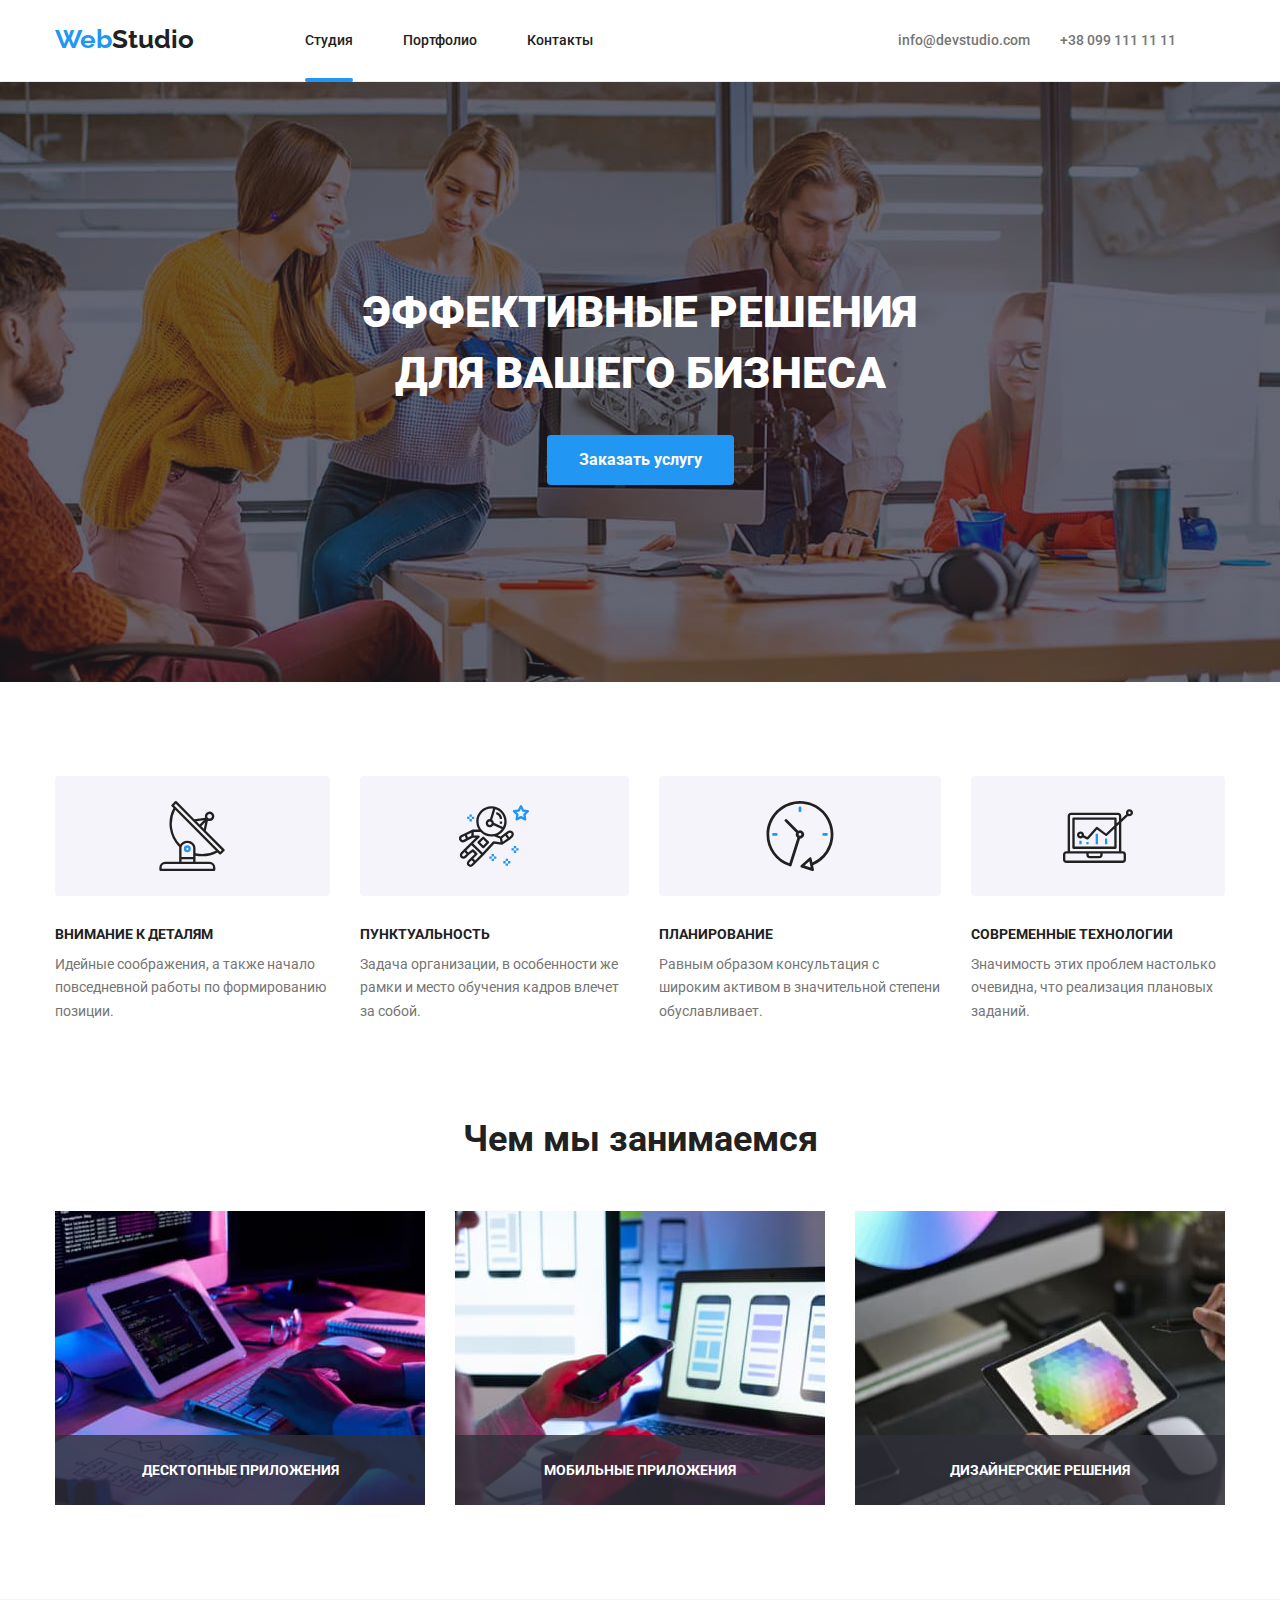
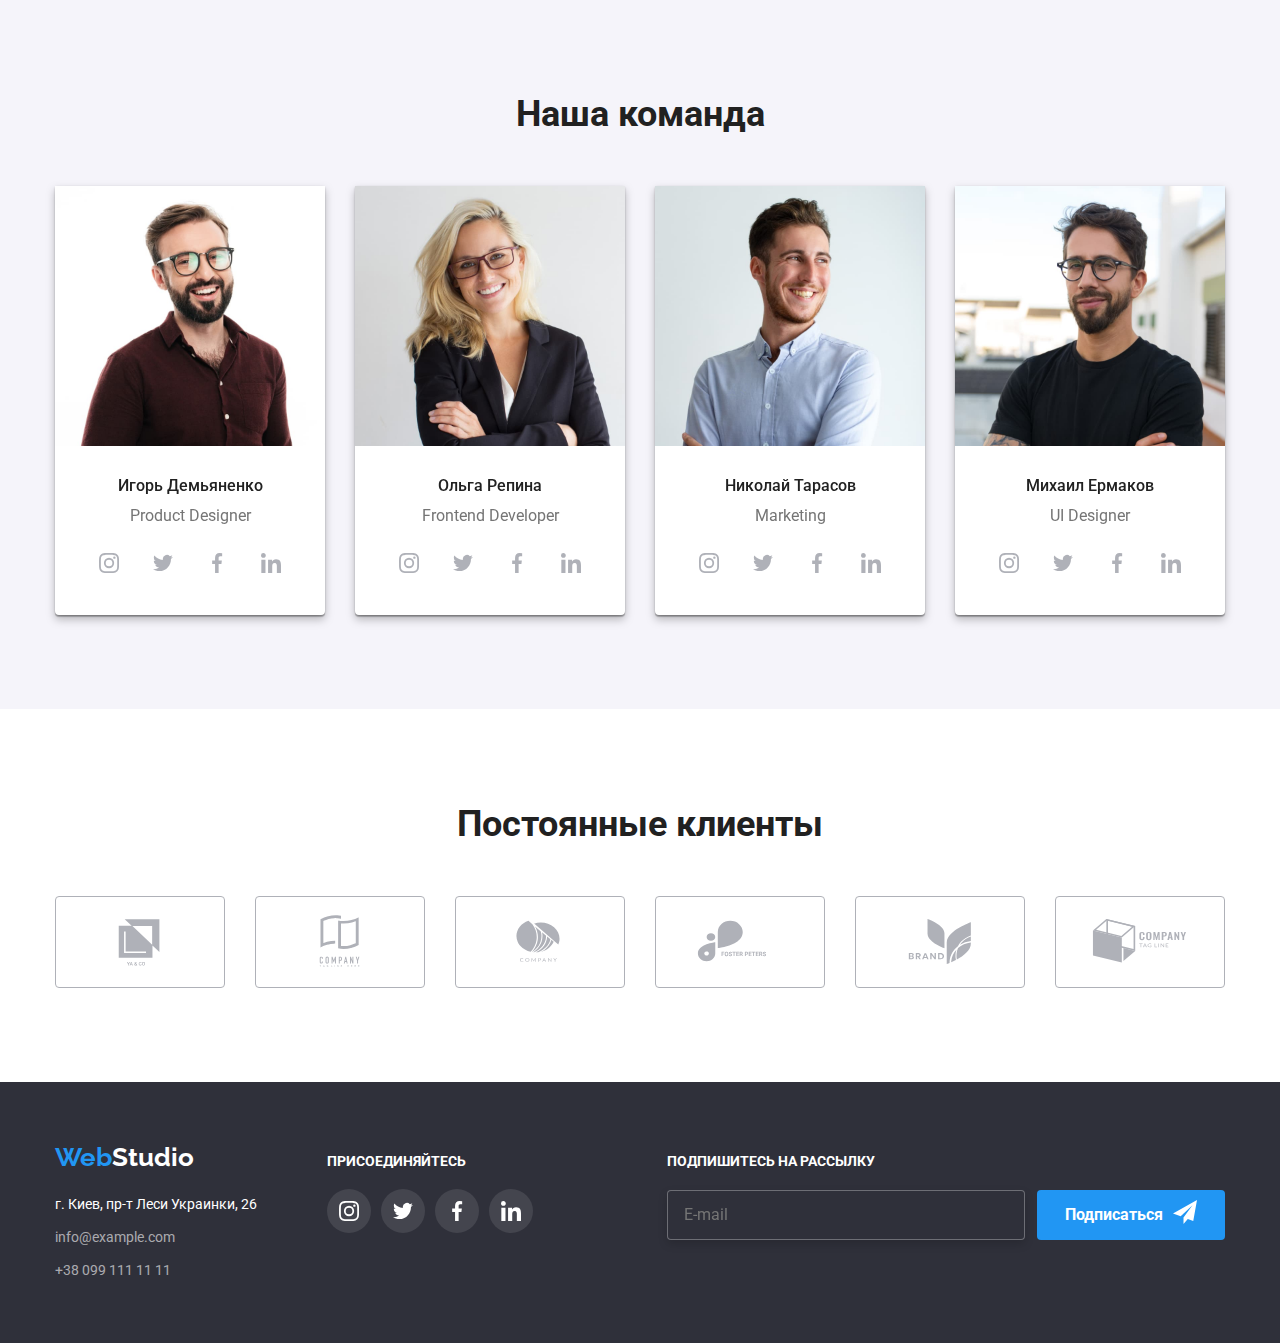
==== commit 39bcbfdc: "qwe" ====
--- a/index.html
+++ b/index.html
@@ -23,8 +23,8 @@
             <a class="nav-link__logo" href="./index.html">Web<span
                         class="nav-link__logo-studio">Studio</span>
             </a>
-            <button type="button" class="menu-button is-open"
-             data-menu-button>
+            <button type="button" class="menu-button " aria-expanded="false" aria-controls="menu-container"
+            data-menu-btn>
                 <svg 
                     width="24"
                     height="16"
@@ -35,35 +35,36 @@
                 </svg>
             </button>
         </nav>
-        <div class="menu-container">
-            <ul class="site-navigation">
-                <li class="site-navigation__item">
-                    <a class="site-navigation__link  site-navigation__active" href="./index.html">Студия</a>
-                </li>
-                <li class="site-navigation__item">
-                    <a class="site-navigation__link" href="./portfolio.html">Портфолио</a>
-                </li>
-                <li class="site-navigation__item">
-                    <a class="site-navigation__link" href="">Контакты</a>
-                </li>
-            </ul>
-            <ul class="contacts">
-                <li class="contacts__item">
-                    <a class="contacts__link" href="mailto:info@devstudio.com">
-                        <svg class="contacts__imgs">
-                            <use href="images/symbol-defs.svg#icon-envelope-2">
-                            </use>
-                        </svg>info@devstudio.com
-                    </a>
-                </li>
-                <li class="contacts__item">
-                    <a class="contacts__link" href="tel:+380961111111">
-                        <svg class="contacts__svg">
-                            <use href="images/symbol-defs.svg#icon-smartphone-1"></use>
-                        </svg>+38 099 111 11 11
-                    </a>
-                </li>
-            </ul>
+            <div class="menu-container" id="menu-container" data-menu>
+                <ul class="site-navigation">
+                    <li class="site-navigation__item">
+                        <a class="site-navigation__link  site-navigation__active" href="./index.html">Студия</a>
+                    </li>
+                    <li class="site-navigation__item">
+                        <a class="site-navigation__link" href="./portfolio.html">Портфолио</a>
+                    </li>
+                    <li class="site-navigation__item">
+                        <a class="site-navigation__link" href="">Контакты</a>
+                    </li>
+                </ul>
+                <ul class="contacts">
+                    <li class="contacts__item">
+                        <a class="contacts__link contacts__link--mail" href="mailto:info@devstudio.com">
+                            <svg class="contacts__imgs">
+                                <use href="images/symbol-defs.svg#icon-envelope-2">
+                                </use>
+                            </svg>info@devstudio.com
+                        </a>
+                    </li>
+                    <li class="contacts__item">
+                        <a class="contacts__link contacts__link--tel" href="tel:+380961111111">
+                            <svg class="contacts__svg">
+                                <use href="images/symbol-defs.svg#icon-smartphone-1"></use>
+                            </svg>+38 099 111 11 11
+                        </a>
+                    </li>
+                </ul>
+            </div>
         </div>
     </div>
 </header>
@@ -148,7 +149,7 @@
     </section>
     <!--команда-->
     <section class="section section--background">
-        <div class="container">
+        <div class="container ">
             <h2 class="section__title">Наша команда</h2>
             <ul class="team">
                 <li class="team__item">
@@ -354,7 +355,7 @@
     </section>                                                
 </main> 
 <!--footer-->         
-<footer class="footers">  
+<footer class="footers">
     <div class="container footers--flex">
         <div class="footers__box">
             <div>
@@ -413,14 +414,14 @@
                 </ul>
             </div>
         </div>
-   
+
         <!-- form -->
         <form class="form">
             <h2 class="form__title">Подпишитесь на рассылку</h2>
             <div class="form__container">
-                <label >
+                <label>
                     <input class="form__mail" name="mail" type="mail" id="mails" placeholder="E-mail">
-                </label>               
+                </label>
                 <button class="form__button">Подписаться
                     <svg class="form__svg">
                         <use href="images/symbol-defs.svg#icon-icon-send">
--- a/css/main.min.css
+++ b/css/main.min.css
@@ -1 +1 @@
-html{box-sizing:border-box;margin-left:0;margin-right:0}*,*::before,*::after{box-sizing:inherit}h1,h2,h3,ul,li,p{margin-top:0px;margin-bottom:0px;padding:0px}header{background:#fff}img{display:block}body{background:var(--main-page-bascground);font-family:"Roboto",sans-serif}.container{margin-left:auto;margin-right:auto;padding-left:15px;padding-right:15px}@media screen and (min-width: 480px)and (max-width: 767px){.container{width:480px}}@media screen and (min-width: 768px)and (max-width: 1199px){.container{width:768px}}@media screen and (min-width: 1200px){.container{width:1200px}}ul{list-style:none}.section{width:100%}@media screen and (min-width: 1200px){.section{padding-top:94px;padding-bottom:94px}}@media screen and (min-width: 480px)and (max-width: 1199px){.section{padding-top:60px;padding-bottom:60px}}.section--no-padding-top{padding-top:0}.section--background{background:#f5f4fa}.section__title{font-weight:700;font-size:36px;line-height:1.2;text-align:center;color:#212121}@media screen and (min-width: 480px)and (max-width: 1199px){.section__title{margin-bottom:30px}}@media screen and (min-width: 1200px){.section__title{margin-bottom:50px}}.section__title-none{display:none}@media screen and (min-width: 480px)and (max-width: 767px){img{width:450px}}@media screen and (min-width: 768px)and (max-width: 1199px){img{width:354px}}.cap{border-bottom:1px solid #ececec}@media screen and (min-width: 768px){.cap--flex{display:flex}}@media screen and (min-width: 480px)and (max-width: 767px){.nav-link{display:flex;justify-content:space-between}}.nav-link__logo{display:block;color:#2196f3;text-decoration:none;font-family:Raleway;font-weight:700;font-size:26px;line-height:1.2}@media screen and (min-width: 480px)and (max-width: 767px){.nav-link__logo{padding-top:16px;padding-bottom:16px}}@media screen and (min-width: 768px){.nav-link__logo{padding-top:24px;padding-bottom:25px}}.nav-link__logo-studio{color:#212121}.menu-button{display:inline-flex;padding:0;border:none;background-color:#fff;align-items:center}.menu-button .icon-menu{display:none}.menu-button.is-open .icon-menu{display:block}.menu-button.is-open .icon-cross{display:none}.menu-button:hover,.menu-button:focus{fill:#2196f3}@media screen and (min-width: 767px){.menu-button{display:none}}.menu-container{display:flex}@media screen and (min-width: 480px)and (max-width: 767px){.menu-container{display:none;position:absolute;top:100%;left:0;width:100%;height:100%}}.site-navigation{display:flex}@media screen and (min-width: 768px){.site-navigation{margin-left:88px}}@media screen and (min-width: 1200px){.site-navigation{margin-left:111px}}.site-navigation__item{display:block;position:relative}.site-navigation__item:not(:last-child){margin-right:50px}.site-navigation__link{display:block;font-weight:500;font-size:14px;line-height:1.2;color:#212121;text-decoration:none;padding-top:32px;padding-bottom:32px;transition-property:color,fill;transition-duration:250ms;transition-timing-function:cubic-bezier(0.4, 0, 0.2, 1)}.site-navigation__link:hover,.site-navigation__link:focus{color:#2196f3;fill:#2196f3}.site-navigation__active::after{content:"";position:absolute;display:inline-block;width:100%;height:4px;background:#2196f3;border-radius:2px;display:flex;top:97%;color:#2196f3}@media screen and (min-width: 1200px){.contacts{margin-left:305px;display:flex}.contacts__item:not(:last-child){margin-right:30px}}@media screen and (min-width: 768px)and (max-width: 1199px){.contacts{margin-left:84px}}@media screen and (min-width: 480px)and (max-width: 767px){.contacts{display:flex}.contacts__item:not(:last-child){margin-right:30px}}.contacts__link{display:inline-flex;font-weight:500;font-size:14px;line-height:1.2;color:#757575;text-decoration:none;padding-top:32px;padding-bottom:32px;fill:#757575;align-items:center;transition-property:color,fill;transition-duration:250ms;transition-timing-function:cubic-bezier(0.4, 0, 0.2, 1)}@media screen and (min-width: 768px)and (max-width: 1199px){.contacts__link{padding-top:10px;padding-bottom:10px}}.contacts__link:hover,.contacts__link:focus{color:#2196f3;fill:#2196f3}.contacts__svg{height:16px;width:10px;margin-right:10px;align-items:center}.contacts__imgs{height:12px;width:16px;margin-right:10px}.hero{background:#2f303a;text-align:center}@media screen and (min-width: 480px)and (max-width: 1199px){.hero{padding:118px 0}}@media screen and (min-width: 1200px){.hero{padding:200px 0}}.hero__container{margin-left:auto;margin-right:auto;background-image:linear-gradient(to right, rgba(47, 48, 58, 0.4), rgba(47, 48, 58, 0.4)),url("../images/Img123.jpg");background-repeat:no-repeat;background-position:center;background-size:cover}@media screen and (min-width: 480px)and (max-width: 767px){.hero__container{height:400px;min-width:480px}}@media screen and (min-width: 768px)and (max-width: 1199px){.hero__container{height:400px;min-width:768px}}@media screen and (min-width: 1200px){.hero__container{height:600px;max-width:1600px}}.hero__headline{font-weight:900;font-size:44px;line-height:1.4;text-transform:uppercase;color:#fff}@media screen and (min-width: 480px)and (max-width: 767px){.hero__headline{font-weight:900;font-size:26px;line-height:42px}}.hero__button{border:transparent;cursor:pointer;background:#2196f3;font-weight:700;font-size:16px;align-items:center;line-height:1.9;color:#fff;margin-top:30px;padding:10px 32px;border-radius:4px;transition-property:box-shadow,border-radius;transition-duration:250ms;transition-timing-function:cubic-bezier(0.4, 0, 0.2, 1)}.hero__button:hover,.hero__button:focus{box-shadow:0px 4px 4px rgba(0,0,0,.15);border-radius:4px}@media screen and (min-width: 1200px){.peculiarities{display:flex;justify-content:space-between}.peculiarities__item:not(:last-child){margin-right:30px}}@media screen and (min-width: 768px)and (max-width: 1199px){.peculiarities__item{width:calc((100% - 2 * 30px) / 2);margin:15px}}@media screen and (min-width: 768px)and (max-width: 1199px){.peculiarities{display:flex;flex-wrap:wrap;margin:-15px}}@media screen and (min-width: 480px)and (max-width: 767px){.peculiarities__item:not(:last-child){margin-bottom:30px}}.peculiarities__title{font-weight:700;font-size:14px;line-height:1.2;text-transform:uppercase;color:#212121}@media screen and (min-width: 480px)and (max-width: 767px){.peculiarities__title{text-align:center}}.peculiarities__text{font-size:14px;line-height:1.7;color:#757575;margin-top:10px}.peculiarities__imgs{width:70px;height:70px;display:block;fill:#afb1b8}.peculiarities__box{height:120px;background-color:#f5f4fa;margin-bottom:30px;border-radius:4px;display:flex;align-items:center;justify-content:center}@media screen and (min-width: 1200px){.employment{display:flex;justify-content:space-between}.employment__item:not(:last-child){margin-right:30px}}.employment__box{position:relative}.employment__text{height:70px;position:absolute;width:100%;background:rgba(47,48,58,.8);transform:translateY(calc(-100%));font-weight:700;font-size:14px;line-height:1.2;text-transform:uppercase;display:flex;align-items:center;justify-content:center;color:#fff}@media screen and (min-width: 480px)and (max-width: 1199px){.section.section--no-padding-top{display:none}}@media screen and (min-width: 1200px){.team{display:flex;justify-content:space-between}}@media screen and (min-width: 768px)and (max-width: 1199px){.team{display:flex;flex-wrap:wrap;margin:-15px}}.team__item{background:#fff;box-shadow:0px 1px 3px rgba(0,0,0,.12),0px 1px 1px rgba(0,0,0,.14),0px 2px 1px rgba(0,0,0,.2);border-radius:0px 0px 4px 4px;filter:drop-shadow(0px 4px 4px rgba(0, 0, 0, 0.25))}@media screen and (min-width: 480px)and (max-width: 767px){.team__item:not(:last-child){margin-bottom:30px}}@media screen and (min-width: 768px)and (max-width: 1199px){.team__item{width:calc((100% - 2 * 30px) / 2);margin:15px}}.team-box{padding-top:30px;padding-bottom:30px}.team-box__title{font-weight:500;font-size:16px;line-height:1.2;text-align:center;color:#212121}.team-box__text{font-size:16px;line-height:1.2;text-align:center;color:#757575;margin-top:10px}.networks{margin-top:16px;justify-content:center;display:flex}.networks__items:not(:first-child){margin-left:10px}.networks__imgs{height:20px;width:20px}.networks__link{width:44px;height:44px;display:flex;fill:#afb1b8;align-items:center;justify-content:center;border-radius:50%;transition-property:background,fill,border-radius;transition-duration:250ms;transition-timing-function:cubic-bezier(0.4, 0, 0.2, 1)}.networks__link:hover,.networks__link:focus{border-radius:50%;background:#2196f3;fill:#fff}@media screen and (min-width: 1200px){.customers{display:flex;margin-top:50px}}@media screen and (min-width: 480px)and (max-width: 1199px){.customers{flex-wrap:wrap;display:flex;margin:-15px}}.customers__link{width:100%;height:100%;border:1px solid #afb1b8;border-radius:4px;display:flex;fill:#afb1b8;align-items:center;justify-content:center;transition-property:border-color,fill,filter;transition-duration:250ms;transition-timing-function:cubic-bezier(0.4, 0, 0.2, 1)}.customers__link:focus,.customers__link:hover{border-color:#2196f3;filter:drop-shadow(0px 4px 4px rgba(0, 0, 0, 0.25));fill:#2196f3}.customers__imgs{height:60px;width:106px}.customers__item{width:170px;height:92px}@media screen and (min-width: 1200px){.customers__item:not(:last-child){margin-right:30px}}@media screen and (min-width: 480px)and (max-width: 767px){.customers__item{width:calc((100% - 2 * 30px) / 2);margin:15px}}@media screen and (min-width: 768px)and (max-width: 1199px){.customers__item{width:calc((100% - 3 * 30px) / 3);margin:15px}}.footers{background:#2f303a;width:100%;padding:60px 0}@media screen and (min-width: 1200px){.footers--flex{display:flex;align-items:baseline}}@media screen and (min-width: 480px)and (max-width: 1199px){.footers{text-align:center}}@media screen and (min-width: 768px)and (max-width: 1199px){.footers__box{display:flex;justify-content:center;align-items:baseline}}@media screen and (min-width: 1200px){.footers__box{display:flex;align-items:baseline}}.footers__logo-studios{color:#fff}.footers__logo{color:#2196f3;text-decoration:none;font-family:Raleway;font-weight:700;font-size:26px;line-height:1.2}.address{margin-top:20px}.address__contact{font-size:14px;line-height:1.7;font-style:normal}.address__link{margin-bottom:9px}.address__maps{color:#fff;text-decoration:none}.address__contacts-email{display:inline-block;color:rgba(255,255,255,.6);text-decoration:none}.address__contacts-tel{display:inline-block;color:rgba(255,255,255,.6);text-decoration:none}.social__items:not(:last-child){margin-right:10px}@media screen and (min-width: 1200px){.social{margin-left:70px}}@media screen and (min-width: 480px)and (max-width: 767px){.social{margin-top:60px}}@media screen and (min-width: 768px)and (max-width: 1199px){.social{margin-left:165px}}.social__margin-top{margin-top:20px;display:flex;align-items:baseline}@media screen and (min-width: 480px)and (max-width: 1199px){.social__margin-top{justify-content:center}}.social__title{font-weight:700;font-size:14px;line-height:16px;text-transform:uppercase;color:#fff}.social__link{width:44px;height:44px;background:rgba(255,255,255,.1);border:1px;border-radius:50%;padding:12px;display:block;fill:#fff;transition-property:background-color;transition-duration:250ms;transition-timing-function:cubic-bezier(0.4, 0, 0.2, 1)}.social__link:hover,.social__link:focus{background-color:#2196f3}.social__imgs{width:20px;height:20px}.form{margin-left:auto}@media screen and (min-width: 1200px){.form__container{margin-top:20px;display:flex}}.form__button{border:transparent;cursor:pointer;padding:10px 28px;font-family:Roboto;font-weight:700;font-size:16px;line-height:1.9;background-color:#2196f3;color:#fff;border-radius:4px;transition-property:background-color,box-shadow,border-radius;transition-duration:250ms;transition-timing-function:cubic-bezier(0.4, 0, 0.2, 1)}@media screen and (min-width: 1200px){.form__button{margin-left:12px;display:flex}}@media screen and (min-width: 480px)and (max-width: 1199px){.form__button{margin-top:20px;margin-left:auto;margin-right:auto;display:flex}}.form__button:hover,.form__button:focus{background-color:#2196f3;box-shadow:0px 4px 4px rgba(0,0,0,.15);border-radius:4px}.form__title{font-weight:700;font-size:14px;line-height:1.2;text-transform:uppercase;color:#fff}@media screen and (min-width: 480px)and (max-width: 1199px){.form__title{margin-top:60px;margin-bottom:20px}}.form__mail{min-height:50px;padding:15px 16px;background-color:#2f303a;color:#fff;border:1px solid rgba(255,255,255,.3);box-sizing:border-box;filter:drop-shadow(0px 4px 4px rgba(0, 0, 0, 0.15));border-radius:4px}@media screen and (min-width: 480px)and (max-width: 1199px){.form__mail{width:450px}}@media screen and (min-width: 1200px){.form__mail{width:358px}}.form__svg{width:24px;height:24px;margin-left:10px}.js-speaker-form{padding:40px;display:block}.js-speaker-form__title{margin-bottom:12px;font-weight:700;font-size:20px;line-height:1.2;text-align:center;color:#212121}.js-box{text-decoration:none}.js-box:not(:first-child){margin-top:10px}.js-box__svg{position:absolute;width:13px;height:13px}@media screen and (min-width: 1200px){.js-box__svg{transform:translateY(14px) translateX(-433px)}}@media screen and (min-width: 480px)and (max-width: 1199px){.js-box__svg{transform:translateY(14px) translateX(-355px)}}.js-box__label{position:relative;display:block;margin-bottom:4px;font-size:12px;line-height:1.2;color:#757575}.js-box__input{height:40px;padding-top:11px;padding-left:42px;padding-right:12px;padding-bottom:11px;border:1px solid rgba(33,33,33,.2);box-sizing:border-box;border-radius:4px;cursor:pointer;transition-property:barder-color;transition-duration:250ms;transition-timing-function:cubic-bezier(0.4, 0, 0.2, 1)}@media screen and (min-width: 480px)and (max-width: 1199px){.js-box__input{width:370px}}@media screen and (min-width: 1200px){.js-box__input{width:448px}}.js-box__input:focus{border-color:#2196f3}.js-box__input:focus~.js-box__svg{fill:#2196f3;transition-property:fill;transition-duration:250ms;transition-timing-function:cubic-bezier(0.4, 0, 0.2, 1)}.js-box__textarea{display:block;resize:none;cursor:pointer;width:448px;min-height:120px;padding:12px 16px;border:1px solid rgba(33,33,33,.2);box-sizing:border-box;border-radius:4px}.js-box__textarea:focus{border-color:#2196f3;transition-property:barder-color;transition-duration:250ms;transition-timing-function:cubic-bezier(0.4, 0, 0.2, 1)}@media screen and (min-width: 480px)and (max-width: 1199px){.js-box__textarea{width:370px}}@media screen and (min-width: 1200px){.js-box__textarea{width:448px}}.js-item{text-align:center;margin-top:20px}.js-item__conditions{justify-content:center;display:flex;align-items:center;font-size:14px;line-height:1.9;letter-spacing:.03em;align-items:baseline}.js-item__checkbox{-webkit-appearance:none;-moz-appearance:none;appearance:none;position:absolute}.js-item__checkbox:checked+.js-item__icon{background-color:#2196f3;outline:1px solid #2196f3;background-origin:border-box;box-shadow:0px 4px 4px rgba(0,0,0,.25);transition-property:box-shadow,background-color,outline;transition-duration:250ms;transition-timing-function:cubic-bezier(0.4, 0, 0.2, 1)}.js-item__icon{display:inline-block;width:16px;height:15px;background-color:#fff;border-radius:1px;outline:1px solid #000;background-size:contain}.js-item__conditions-text{margin-left:7px;cursor:pointer;color:#757575}@media screen and (min-width: 1200px){.js-item__conditions-text{font-size:14px;line-height:1.9}}@media screen and (min-width: 480px)and (max-width: 1199px){.js-item__conditions-text{font-size:12px;line-height:14px}}.js-item__conditions-link{color:#2196f3}.js-item__button{border:transparent;margin-top:30px;padding:10px 55px;border-radius:4px;background:#2196f3;border-radius:4px;font-weight:700;font-size:16px;line-height:1.9;color:#fff;cursor:pointer;transition-property:box-shadow;transition-duration:250ms;transition-timing-function:cubic-bezier(0.4, 0, 0.2, 1)}.js-item__button:focus,.js-item__button:hover{box-shadow:0px 4px 4px rgba(0,0,0,.15)}.backdrop{position:fixed;top:0;left:0;width:100%;height:100%;background:rgba(0,0,0,.2);opacity:1;transform:opacity 250ms cubic-bezier(0.4, 0, 0.2, 1)}.backdrop.is-hidden{opacity:0;pointer-events:none}.backdrop.is-hidden .modal{transform:translate(-50%, -50%) scale(0.9)}.modal{position:absolute;top:50%;left:50%;height:auto;transform:translate(-50%, -50%) scale(1);transition:transform 250ms cubic-bezier(0.4, 0, 0.2, 1);background-color:#fff;box-shadow:0px 1px 3px rgba(0,0,0,.12),0px 1px 1px rgba(0,0,0,.14),0px 2px 1px rgba(0,0,0,.2);border-radius:4px}@media screen and (min-width: 480px)and (max-width: 1199px){.modal{width:450px}}@media screen and (min-width: 1200px){.modal{width:528px}}.modal__button{position:absolute;top:8px;right:8px;width:30px;height:30px;background:#fff;border:1px solid rgba(0,0,0,.1);box-sizing:border-box;display:flex;align-items:center;border-radius:50%;cursor:pointer}.modal__button .modal__imgs:focus,.modal__button .modal__imgs:hover{fill:#2196f3}.modal__imgs{fill:#000;width:18px;height:18px;transition-property:fill;transition-duration:250ms;transition-timing-function:cubic-bezier(0.4, 0, 0.2, 1)}.list-nav{display:flex}.list-nav__item:not(:first-child){margin-left:8px}@media screen and (min-width: 480px)and (max-width: 767px){.list-nav{flex-wrap:wrap}.list-nav__item:nth-child(4){margin-left:0}.list-nav__item:nth-last-child(-n+2){margin-top:15px}}@media screen and (min-width: 768px){.list-nav{justify-content:center}}.list-nav__button{cursor:pointer;font-family:"Roboto",sans-serif;background:#f5f4fa;border-radius:4px;font-weight:500;font-size:16px;line-height:1.6;color:#212121;padding:6px 22px;border-color:#f5f4fa;border:transparent;transition-property:color,border-color,filter,background,box-shadow;transition-duration:250ms;transition-timing-function:cubic-bezier(0.4, 0, 0.2, 1)}.list-nav__button:focus,.list-nav__button:hover{background:#2196f3;box-shadow:0px 3px 1px rgba(0,0,0,.1),0px 1px 2px rgba(0,0,0,.08),0px 2px 2px rgba(0,0,0,.12);color:#fff;border-color:#2196f3;filter:drop-shadow(0px 4px 4px rgba(0, 0, 0, 0.25))}.portfolio{margin-top:50px;flex-wrap:wrap}.portfolio--flex{display:flex;justify-content:space-between}.portfolio__item{box-sizing:border-box}@media screen and (min-width: 1200px){.portfolio__item{margin-right:30px;margin-bottom:30px}.portfolio__item:nth-child(3n){margin-right:0}.portfolio__item:nth-last-child(-n+3){margin-bottom:0}}@media screen and (min-width: 768px)and (max-width: 1199px){.portfolio__item:nth-child(-n+7){margin-bottom:30px}}@media screen and (min-width: 480px)and (max-width: 767px){.portfolio__item:nth-child(-n+8){margin-bottom:30px}}.portfolio__link{display:block;text-decoration:none;transition-property:filter;transition-duration:250ms;transition-timing-function:cubic-bezier(0.4, 0, 0.2, 1)}.portfolio__link:hover,.portfolio__link:focus{filter:drop-shadow(0px 4px 4px rgba(0, 0, 0, 0.25))}.portfolio__link:hover .portfolio__animation,.portfolio__link:focus .portfolio__animation{transform:translateY(-100%);transition:transform 250ms cubic-bezier(0.4, 0, 0.2, 1)}.portfolio__box{position:relative;overflow:hidden}.portfolio__animation{position:absolute;align-items:center;justify-content:center;display:flex;background:rgba(33,150,243,.9);transition:transform 250ms cubic-bezier(0.4, 0, 0.2, 1)}@media screen and (min-width: 480px)and (max-width: 767px){.portfolio__animation{width:450px;height:100%}}@media screen and (min-width: 767px)and (max-width: 1199px){.portfolio__animation{width:354px;height:100%}}@media screen and (min-width: 1200px){.portfolio__animation{width:370px;height:100%}}.portfolio__anim-text{width:322px;height:168px;font-size:18px;line-height:1.5;color:#fff}.portfolio__wraper{background:#fff;border:1px solid #eee;padding:20px 24px}.portfolio__title{font-weight:700;font-size:18px;line-height:2;color:#212121}.portfolio__text{font-size:16px;line-height:1.9;color:#757575;margin-top:4px}/*# sourceMappingURL=main.min.css.map */+html{box-sizing:border-box;margin-left:0;margin-right:0}*,*::before,*::after{box-sizing:inherit}h1,h2,h3,ul,li,p{margin-top:0px;margin-bottom:0px;padding:0px}header{background:#fff}img{display:block}body{background:var(--main-page-bascground);font-family:"Roboto",sans-serif}.container{margin-left:auto;margin-right:auto;padding-left:15px;padding-right:15px}@media screen and (max-width: 767px){.container{width:480px}}@media screen and (min-width: 768px)and (max-width: 1199px){.container{width:768px}}@media screen and (min-width: 1200px){.container{width:1200px}}ul{list-style:none}.section{width:100%}@media screen and (min-width: 1200px){.section{padding-top:94px;padding-bottom:94px}}@media screen and (max-width: 1199px){.section{padding-top:60px;padding-bottom:60px}}.section--no-padding-top{padding-top:0}.section--background{background:#f5f4fa;min-width:480px;width:100%}.section__title{font-weight:700;font-size:36px;line-height:1.2;text-align:center;color:#212121}@media screen and (max-width: 1199px){.section__title{margin-bottom:30px}}@media screen and (min-width: 1200px){.section__title{margin-bottom:50px}}.section__title-none{display:none}@media screen and (max-width: 767px){img{width:450px}}@media screen and (min-width: 768px)and (max-width: 1199px){img{width:354px}}.cap{border-bottom:1px solid #ececec}@media screen and (min-width: 768px){.cap--flex{display:flex}}@media screen and (max-width: 767px){.nav-link{display:flex;justify-content:space-between}}.nav-link__logo{display:block;color:#2196f3;text-decoration:none;font-family:Raleway;font-weight:700;font-size:26px;line-height:1.2}@media screen and (max-width: 767px){.nav-link__logo{padding-top:16px;padding-bottom:16px}}@media screen and (min-width: 768px){.nav-link__logo{padding-top:24px;padding-bottom:25px}}.nav-link__logo-studio{color:#212121}.menu-button{display:inline-flex;padding:0;border:none;background-color:#fff;align-items:center}.menu-button .icon-cross{display:none}.menu-button.is-open .icon-cross{display:block}.menu-button.is-open .icon-menu{display:none}.menu-button:hover,.menu-button:focus{fill:#2196f3}@media screen and (min-width: 767px){.menu-button{display:none}}@media screen and (min-width: 768px){.menu-container{display:flex}}@media screen and (max-width: 767px){.menu-container{background-color:#fff;padding:48px 40px;display:none;position:absolute;top:0;left:0;min-width:480px;width:100%;height:100%;overflow-y:scroll}.menu-container.is-open{display:block}}@media screen and (max-width: 767px){.site-navigation{margin-bottom:302px}}@media screen and (min-width: 768px){.site-navigation{margin-left:88px;display:flex}}@media screen and (min-width: 1200px){.site-navigation{margin-left:111px}}@media screen and (min-width: 768px){.site-navigation__item{display:block;position:relative}.site-navigation__item:not(:last-child){margin-right:50px}}@media screen and (max-width: 767px){.site-navigation__item:not(:last-child){margin-bottom:32px}}.site-navigation__link{text-decoration:none;color:#212121;transition-property:color,fill;transition-duration:250ms;transition-timing-function:cubic-bezier(0.4, 0, 0.2, 1)}@media screen and (min-width: 768px){.site-navigation__link{display:block;font-weight:500;font-size:14px;line-height:1.2}}@media screen and (max-width: 767px){.site-navigation__link{font-weight:500;font-size:40px;line-height:47px;padding-top:15px;padding-bottom:15px}}@media screen and (min-width: 768px){.site-navigation__link{padding-top:32px;padding-bottom:32px}}.site-navigation__link:hover,.site-navigation__link:focus{color:#2196f3;fill:#2196f3}@media screen and (min-width: 768px){.site-navigation__active::after{content:"";position:absolute;display:inline-block;width:100%;height:4px;background:#2196f3;border-radius:2px;display:flex;top:97%;color:#2196f3}}@media screen and (min-width: 1200px){.contacts{margin-left:305px;display:flex}.contacts__item:not(:last-child){margin-right:30px}}@media screen and (max-width: 767px){.contacts__item:not(:last-child){margin-bottom:32px}}@media screen and (min-width: 768px)and (max-width: 1199px){.contacts{margin-left:84px}}.contacts__link{display:inline-flex;font-weight:500;font-size:14px;line-height:1.2;color:#757575;text-decoration:none;fill:#757575;align-items:center;transition-property:color,fill;transition-duration:250ms;transition-timing-function:cubic-bezier(0.4, 0, 0.2, 1)}@media screen and (max-width: 767px){.contacts__link--mail{font-weight:500;font-size:34px;line-height:40px}}@media screen and (max-width: 767px){.contacts__link--tel{font-weight:500;font-size:24px;line-height:28px}}@media screen and (min-width: 768px){.contacts__link{padding-top:32px;padding-bottom:32px}}@media screen and (min-width: 768px)and (max-width: 1199px){.contacts__link{padding-top:10px;padding-bottom:10px}}.contacts__link:hover,.contacts__link:focus{color:#2196f3;fill:#2196f3}.contacts__svg{display:none}@media screen and (min-width: 768px){.contacts__svg{height:16px;width:10px;margin-right:10px;align-items:center}}.contacts__imgs{display:none}@media screen and (min-width: 768px){.contacts__imgs{height:12px;width:16px;margin-right:10px}}.hero{background:#2f303a;text-align:center}@media screen and (max-width: 1199px){.hero{padding:118px 0}}@media screen and (min-width: 1200px){.hero{padding:200px 0}}.hero__container{margin-left:auto;margin-right:auto;background-image:linear-gradient(to right, rgba(47, 48, 58, 0.4), rgba(47, 48, 58, 0.4)),url("../images/Img123.jpg");background-repeat:no-repeat;background-position:center;background-size:cover}@media screen and (max-width: 767px){.hero__container{height:400px;min-width:480px}}@media screen and (min-width: 768px)and (max-width: 1199px){.hero__container{height:400px;min-width:768px}}@media screen and (min-width: 1200px){.hero__container{height:600px;max-width:1600px}}.hero__headline{font-weight:900;font-size:44px;line-height:1.4;text-transform:uppercase;color:#fff}@media screen and (max-width: 767px){.hero__headline{font-weight:900;font-size:26px;line-height:42px}}.hero__button{border:transparent;cursor:pointer;background:#2196f3;font-weight:700;font-size:16px;align-items:center;line-height:1.9;color:#fff;margin-top:30px;padding:10px 32px;border-radius:4px;transition-property:box-shadow,border-radius;transition-duration:250ms;transition-timing-function:cubic-bezier(0.4, 0, 0.2, 1)}.hero__button:hover,.hero__button:focus{box-shadow:0px 4px 4px rgba(0,0,0,.15);border-radius:4px}@media screen and (min-width: 1200px){.peculiarities{display:flex;justify-content:space-between}.peculiarities__item:not(:last-child){margin-right:30px}}@media screen and (min-width: 768px)and (max-width: 1199px){.peculiarities__item{width:calc((100% - 2 * 30px) / 2);margin:15px}}@media screen and (min-width: 768px)and (max-width: 1199px){.peculiarities{display:flex;flex-wrap:wrap;margin:-15px}}@media screen and (max-width: 767px){.peculiarities__item:not(:last-child){margin-bottom:30px}}.peculiarities__title{font-weight:700;font-size:14px;line-height:1.2;text-transform:uppercase;color:#212121}@media screen and (max-width: 767px){.peculiarities__title{text-align:center}}.peculiarities__text{font-size:14px;line-height:1.7;color:#757575;margin-top:10px}.peculiarities__imgs{width:70px;height:70px;display:block;fill:#afb1b8}.peculiarities__box{height:120px;background-color:#f5f4fa;margin-bottom:30px;border-radius:4px;display:flex;align-items:center;justify-content:center}@media screen and (min-width: 1200px){.employment{display:flex;justify-content:space-between}.employment__item:not(:last-child){margin-right:30px}}.employment__box{position:relative}.employment__text{height:70px;position:absolute;width:100%;background:rgba(47,48,58,.8);transform:translateY(calc(-100%));font-weight:700;font-size:14px;line-height:1.2;text-transform:uppercase;display:flex;align-items:center;justify-content:center;color:#fff}@media screen and (max-width: 1199px){.section.section--no-padding-top{display:none}}@media screen and (min-width: 1200px){.team{display:flex;justify-content:space-between}}@media screen and (min-width: 768px)and (max-width: 1199px){.team{display:flex;flex-wrap:wrap;margin:-15px}}.team__item{background:#fff;box-shadow:0px 1px 3px rgba(0,0,0,.12),0px 1px 1px rgba(0,0,0,.14),0px 2px 1px rgba(0,0,0,.2);border-radius:0px 0px 4px 4px;filter:drop-shadow(0px 4px 4px rgba(0, 0, 0, 0.25))}@media screen and (max-width: 767px){.team__item:not(:last-child){margin-bottom:30px}}@media screen and (min-width: 768px)and (max-width: 1199px){.team__item{width:calc((100% - 2 * 30px) / 2);margin:15px}}.team-box{padding-top:30px;padding-bottom:30px}.team-box__title{font-weight:500;font-size:16px;line-height:1.2;text-align:center;color:#212121}.team-box__text{font-size:16px;line-height:1.2;text-align:center;color:#757575;margin-top:10px}.networks{margin-top:16px;justify-content:center;display:flex}.networks__items:not(:first-child){margin-left:10px}.networks__imgs{height:20px;width:20px}.networks__link{width:44px;height:44px;display:flex;fill:#afb1b8;align-items:center;justify-content:center;border-radius:50%;transition-property:background,fill,border-radius;transition-duration:250ms;transition-timing-function:cubic-bezier(0.4, 0, 0.2, 1)}.networks__link:hover,.networks__link:focus{border-radius:50%;background:#2196f3;fill:#fff}@media screen and (min-width: 1200px){.customers{display:flex;margin-top:50px}}@media screen and (max-width: 1199px){.customers{flex-wrap:wrap;display:flex;margin:-15px}}.customers__link{width:100%;height:100%;border:1px solid #afb1b8;border-radius:4px;display:flex;fill:#afb1b8;align-items:center;justify-content:center;transition-property:border-color,fill,filter;transition-duration:250ms;transition-timing-function:cubic-bezier(0.4, 0, 0.2, 1)}.customers__link:focus,.customers__link:hover{border-color:#2196f3;filter:drop-shadow(0px 4px 4px rgba(0, 0, 0, 0.25));fill:#2196f3}.customers__imgs{height:60px;width:106px}.customers__item{width:170px;height:92px}@media screen and (min-width: 1200px){.customers__item:not(:last-child){margin-right:30px}}@media screen and (max-width: 767px){.customers__item{width:calc((100% - 2 * 30px) / 2);margin:15px}}@media screen and (min-width: 768px)and (max-width: 1199px){.customers__item{width:calc((100% - 3 * 30px) / 3);margin:15px}}.footers{min-width:480px;width:100%;background:#2f303a;width:100%;padding:60px 0}@media screen and (min-width: 1200px){.footers--flex{display:flex;align-items:baseline}}@media screen and (max-width: 1199px){.footers{text-align:center}}@media screen and (min-width: 768px)and (max-width: 1199px){.footers__box{display:flex;justify-content:center;align-items:baseline}}@media screen and (min-width: 1200px){.footers__box{display:flex;align-items:baseline}}.footers__logo-studios{color:#fff}.footers__logo{color:#2196f3;text-decoration:none;font-family:Raleway;font-weight:700;font-size:26px;line-height:1.2}.address{margin-top:20px}.address__contact{font-size:14px;line-height:1.7;font-style:normal}.address__link{margin-bottom:9px}.address__maps{color:#fff;text-decoration:none}.address__contacts-email{display:inline-block;color:rgba(255,255,255,.6);text-decoration:none}.address__contacts-tel{display:inline-block;color:rgba(255,255,255,.6);text-decoration:none}.social__items:not(:last-child){margin-right:10px}@media screen and (min-width: 1200px){.social{margin-left:70px}}@media screen and (max-width: 767px){.social{margin-top:60px}}@media screen and (min-width: 768px)and (max-width: 1199px){.social{margin-left:165px}}.social__margin-top{margin-top:20px;display:flex;align-items:baseline}@media screen and (max-width: 1199px){.social__margin-top{justify-content:center}}.social__title{font-weight:700;font-size:14px;line-height:16px;text-transform:uppercase;color:#fff}.social__link{width:44px;height:44px;background:rgba(255,255,255,.1);border:1px;border-radius:50%;padding:12px;display:block;fill:#fff;transition-property:background-color;transition-duration:250ms;transition-timing-function:cubic-bezier(0.4, 0, 0.2, 1)}.social__link:hover,.social__link:focus{background-color:#2196f3}.social__imgs{width:20px;height:20px}.form{margin-left:auto}@media screen and (min-width: 1200px){.form__container{margin-top:20px;display:flex}}.form__button{border:transparent;cursor:pointer;padding:10px 28px;font-family:Roboto;font-weight:700;font-size:16px;line-height:1.9;background-color:#2196f3;color:#fff;border-radius:4px;transition-property:background-color,box-shadow,border-radius;transition-duration:250ms;transition-timing-function:cubic-bezier(0.4, 0, 0.2, 1)}@media screen and (min-width: 1200px){.form__button{margin-left:12px;display:flex}}@media screen and (max-width: 1199px){.form__button{margin-top:20px;margin-left:auto;margin-right:auto;display:flex}}.form__button:hover,.form__button:focus{background-color:#2196f3;box-shadow:0px 4px 4px rgba(0,0,0,.15);border-radius:4px}.form__title{font-weight:700;font-size:14px;line-height:1.2;text-transform:uppercase;color:#fff}@media screen and (max-width: 1199px){.form__title{margin-top:60px;margin-bottom:20px}}.form__mail{min-height:50px;padding:15px 16px;background-color:#2f303a;color:#fff;border:1px solid rgba(255,255,255,.3);box-sizing:border-box;filter:drop-shadow(0px 4px 4px rgba(0, 0, 0, 0.15));border-radius:4px}@media screen and (max-width: 1199px){.form__mail{width:450px}}@media screen and (min-width: 1200px){.form__mail{width:358px}}.form__svg{width:24px;height:24px;margin-left:10px}.js-speaker-form{padding:40px;display:block}.js-speaker-form__title{margin-bottom:12px;font-weight:700;font-size:20px;line-height:1.2;text-align:center;color:#212121}.js-box{text-decoration:none}.js-box:not(:first-child){margin-top:10px}.js-box__svg{position:absolute;width:13px;height:13px}@media screen and (min-width: 1200px){.js-box__svg{transform:translateY(14px) translateX(-433px)}}@media screen and (max-width: 1199px){.js-box__svg{transform:translateY(14px) translateX(-355px)}}.js-box__label{position:relative;display:block;margin-bottom:4px;font-size:12px;line-height:1.2;color:#757575}.js-box__input{height:40px;padding-top:11px;padding-left:42px;padding-right:12px;padding-bottom:11px;border:1px solid rgba(33,33,33,.2);box-sizing:border-box;border-radius:4px;cursor:pointer;transition-property:barder-color;transition-duration:250ms;transition-timing-function:cubic-bezier(0.4, 0, 0.2, 1)}@media screen and (max-width: 1199px){.js-box__input{width:370px}}@media screen and (min-width: 1200px){.js-box__input{width:448px}}.js-box__input:focus{border-color:#2196f3}.js-box__input:focus~.js-box__svg{fill:#2196f3;transition-property:fill;transition-duration:250ms;transition-timing-function:cubic-bezier(0.4, 0, 0.2, 1)}.js-box__textarea{display:block;resize:none;cursor:pointer;width:448px;min-height:120px;padding:12px 16px;border:1px solid rgba(33,33,33,.2);box-sizing:border-box;border-radius:4px}.js-box__textarea:focus{border-color:#2196f3;transition-property:barder-color;transition-duration:250ms;transition-timing-function:cubic-bezier(0.4, 0, 0.2, 1)}@media screen and (max-width: 1199px){.js-box__textarea{width:370px}}@media screen and (min-width: 1200px){.js-box__textarea{width:448px}}.js-item{text-align:center;margin-top:20px}.js-item__conditions{justify-content:center;display:flex;align-items:center;font-size:14px;line-height:1.9;letter-spacing:.03em;align-items:baseline}.js-item__checkbox{-webkit-appearance:none;-moz-appearance:none;appearance:none;position:absolute}.js-item__checkbox:checked+.js-item__icon{background-color:#2196f3;outline:1px solid #2196f3;background-origin:border-box;box-shadow:0px 4px 4px rgba(0,0,0,.25);transition-property:box-shadow,background-color,outline;transition-duration:250ms;transition-timing-function:cubic-bezier(0.4, 0, 0.2, 1)}.js-item__icon{display:inline-block;width:16px;height:15px;background-color:#fff;border-radius:1px;outline:1px solid #000;background-size:contain}.js-item__conditions-text{margin-left:7px;cursor:pointer;color:#757575}@media screen and (min-width: 1200px){.js-item__conditions-text{font-size:14px;line-height:1.9}}@media screen and (max-width: 1199px){.js-item__conditions-text{font-size:12px;line-height:14px}}.js-item__conditions-link{color:#2196f3}.js-item__button{border:transparent;margin-top:30px;padding:10px 55px;border-radius:4px;background:#2196f3;border-radius:4px;font-weight:700;font-size:16px;line-height:1.9;color:#fff;cursor:pointer;transition-property:box-shadow;transition-duration:250ms;transition-timing-function:cubic-bezier(0.4, 0, 0.2, 1)}.js-item__button:focus,.js-item__button:hover{box-shadow:0px 4px 4px rgba(0,0,0,.15)}.backdrop{position:fixed;top:0;left:0;width:100%;height:100%;background:rgba(0,0,0,.2);opacity:1;transform:opacity 250ms cubic-bezier(0.4, 0, 0.2, 1);overflow-y:scroll}.backdrop.is-hidden{opacity:0;pointer-events:none}.backdrop.is-hidden .modal{transform:translate(-50%, -50%) scale(0.9)}.modal{position:absolute;top:50%;left:50%;height:auto;transform:translate(-50%, -50%) scale(1);transition:transform 250ms cubic-bezier(0.4, 0, 0.2, 1);background-color:#fff;box-shadow:0px 1px 3px rgba(0,0,0,.12),0px 1px 1px rgba(0,0,0,.14),0px 2px 1px rgba(0,0,0,.2);border-radius:4px}@media screen and (max-width: 1199px){.modal{width:450px}}@media screen and (min-width: 1200px){.modal{width:528px}}.modal__button{position:absolute;top:8px;right:8px;width:30px;height:30px;background:#fff;border:1px solid rgba(0,0,0,.1);box-sizing:border-box;display:flex;align-items:center;border-radius:50%;cursor:pointer}.modal__button .modal__imgs:focus,.modal__button .modal__imgs:hover{fill:#2196f3}.modal__imgs{fill:#000;width:18px;height:18px;transition-property:fill;transition-duration:250ms;transition-timing-function:cubic-bezier(0.4, 0, 0.2, 1)}.list-nav{display:flex}.list-nav__item:not(:first-child){margin-left:8px}@media screen and (max-width: 767px){.list-nav{flex-wrap:wrap}.list-nav__item:nth-child(4){margin-left:0}.list-nav__item:nth-last-child(-n+2){margin-top:15px}}@media screen and (min-width: 768px){.list-nav{justify-content:center}}.list-nav__button{cursor:pointer;font-family:"Roboto",sans-serif;background:#f5f4fa;border-radius:4px;font-weight:500;font-size:16px;line-height:1.6;color:#212121;padding:6px 22px;border-color:#f5f4fa;border:transparent;transition-property:color,border-color,filter,background,box-shadow;transition-duration:250ms;transition-timing-function:cubic-bezier(0.4, 0, 0.2, 1)}.list-nav__button:focus,.list-nav__button:hover{background:#2196f3;box-shadow:0px 3px 1px rgba(0,0,0,.1),0px 1px 2px rgba(0,0,0,.08),0px 2px 2px rgba(0,0,0,.12);color:#fff;border-color:#2196f3;filter:drop-shadow(0px 4px 4px rgba(0, 0, 0, 0.25))}.portfolio{margin-top:50px;flex-wrap:wrap}.portfolio--flex{display:flex;justify-content:space-between}.portfolio__item{box-sizing:border-box}@media screen and (min-width: 1200px){.portfolio__item{margin-right:30px;margin-bottom:30px}.portfolio__item:nth-child(3n){margin-right:0}.portfolio__item:nth-last-child(-n+3){margin-bottom:0}}@media screen and (min-width: 768px)and (max-width: 1199px){.portfolio__item:nth-child(-n+7){margin-bottom:30px}}@media screen and (max-width: 767px){.portfolio__item:nth-child(-n+8){margin-bottom:30px}}.portfolio__link{display:block;text-decoration:none;transition-property:filter;transition-duration:250ms;transition-timing-function:cubic-bezier(0.4, 0, 0.2, 1)}.portfolio__link:hover,.portfolio__link:focus{filter:drop-shadow(0px 4px 4px rgba(0, 0, 0, 0.25))}.portfolio__link:hover .portfolio__animation,.portfolio__link:focus .portfolio__animation{transform:translateY(-100%);transition:transform 250ms cubic-bezier(0.4, 0, 0.2, 1)}.portfolio__box{position:relative;overflow:hidden}.portfolio__animation{position:absolute;align-items:center;justify-content:center;display:flex;background:rgba(33,150,243,.9);transition:transform 250ms cubic-bezier(0.4, 0, 0.2, 1)}@media screen and (max-width: 767px){.portfolio__animation{width:450px;height:100%}}@media screen and (min-width: 767px)and (max-width: 1199px){.portfolio__animation{width:354px;height:100%}}@media screen and (min-width: 1200px){.portfolio__animation{width:370px;height:100%}}.portfolio__anim-text{width:322px;height:168px;font-size:18px;line-height:1.5;color:#fff}.portfolio__wraper{background:#fff;border:1px solid #eee;padding:20px 24px}.portfolio__title{font-weight:700;font-size:18px;line-height:2;color:#212121}.portfolio__text{font-size:16px;line-height:1.9;color:#757575;margin-top:4px}/*# sourceMappingURL=main.min.css.map */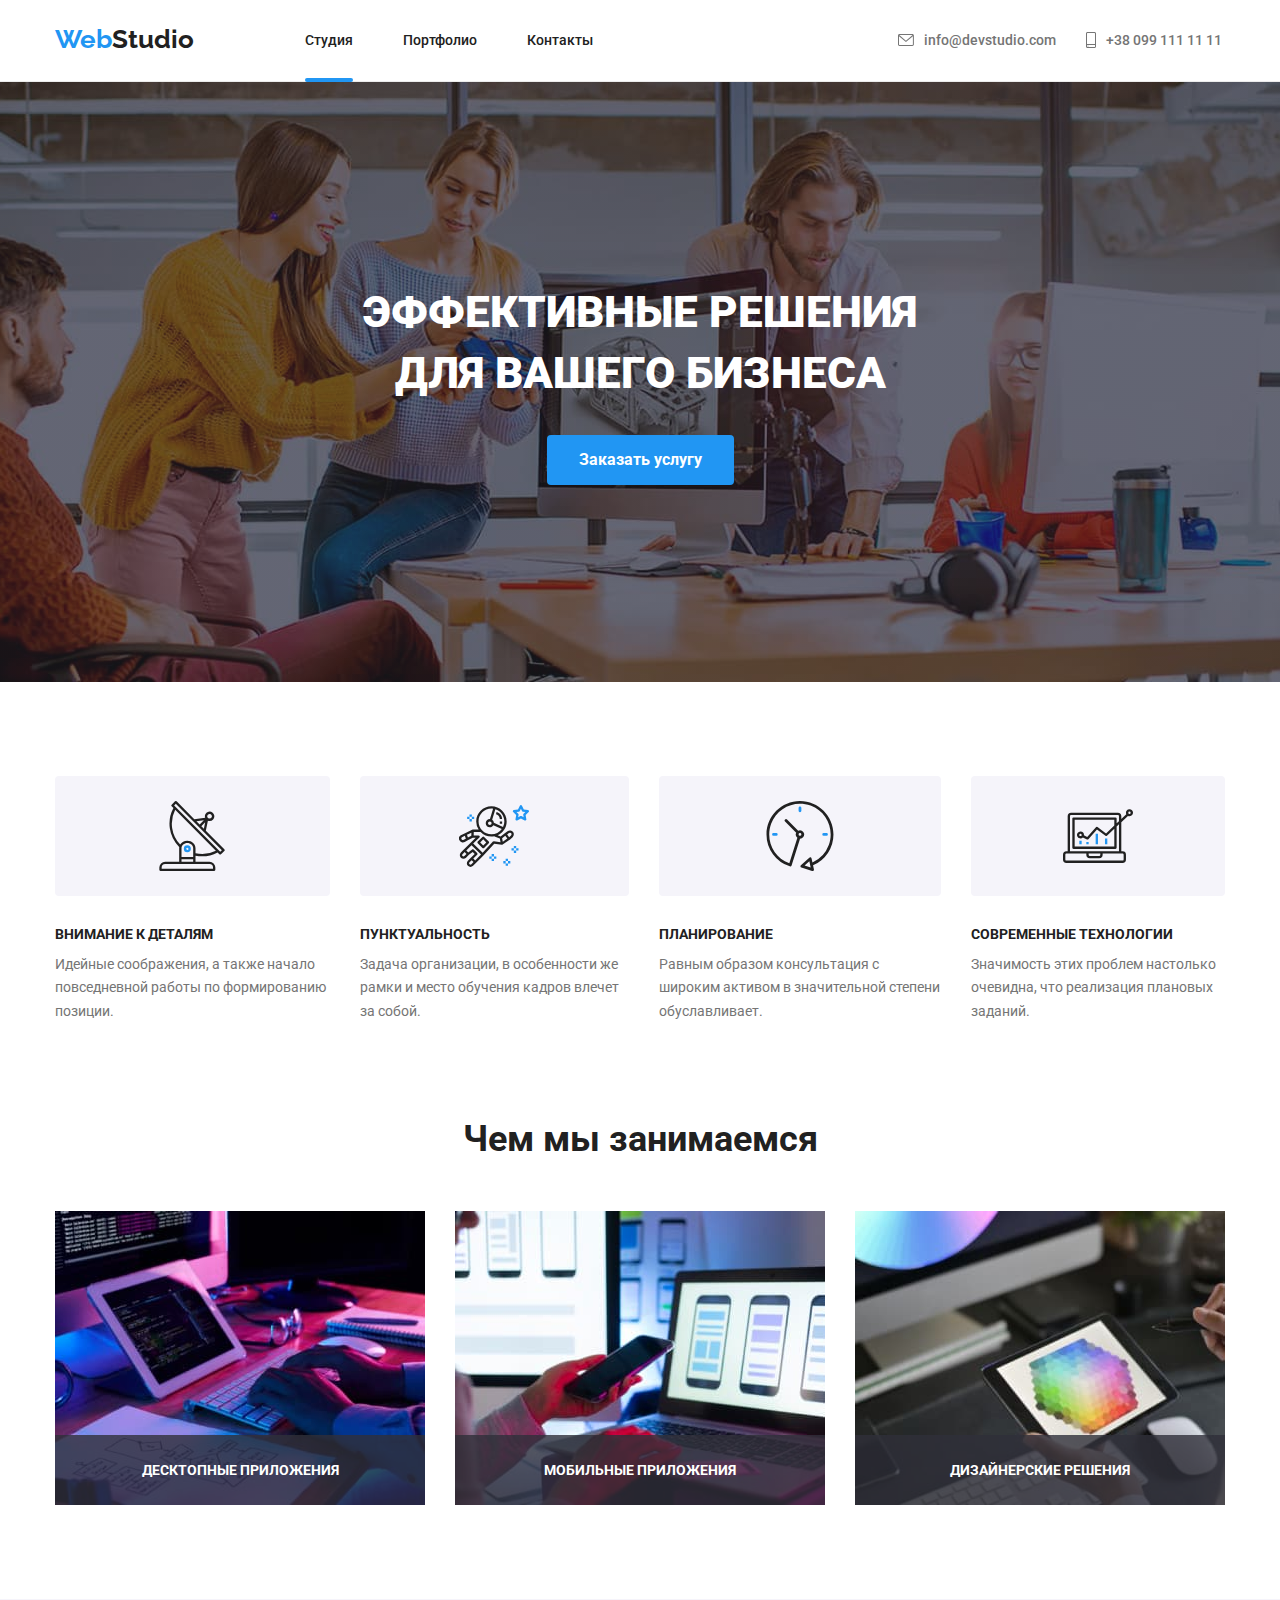
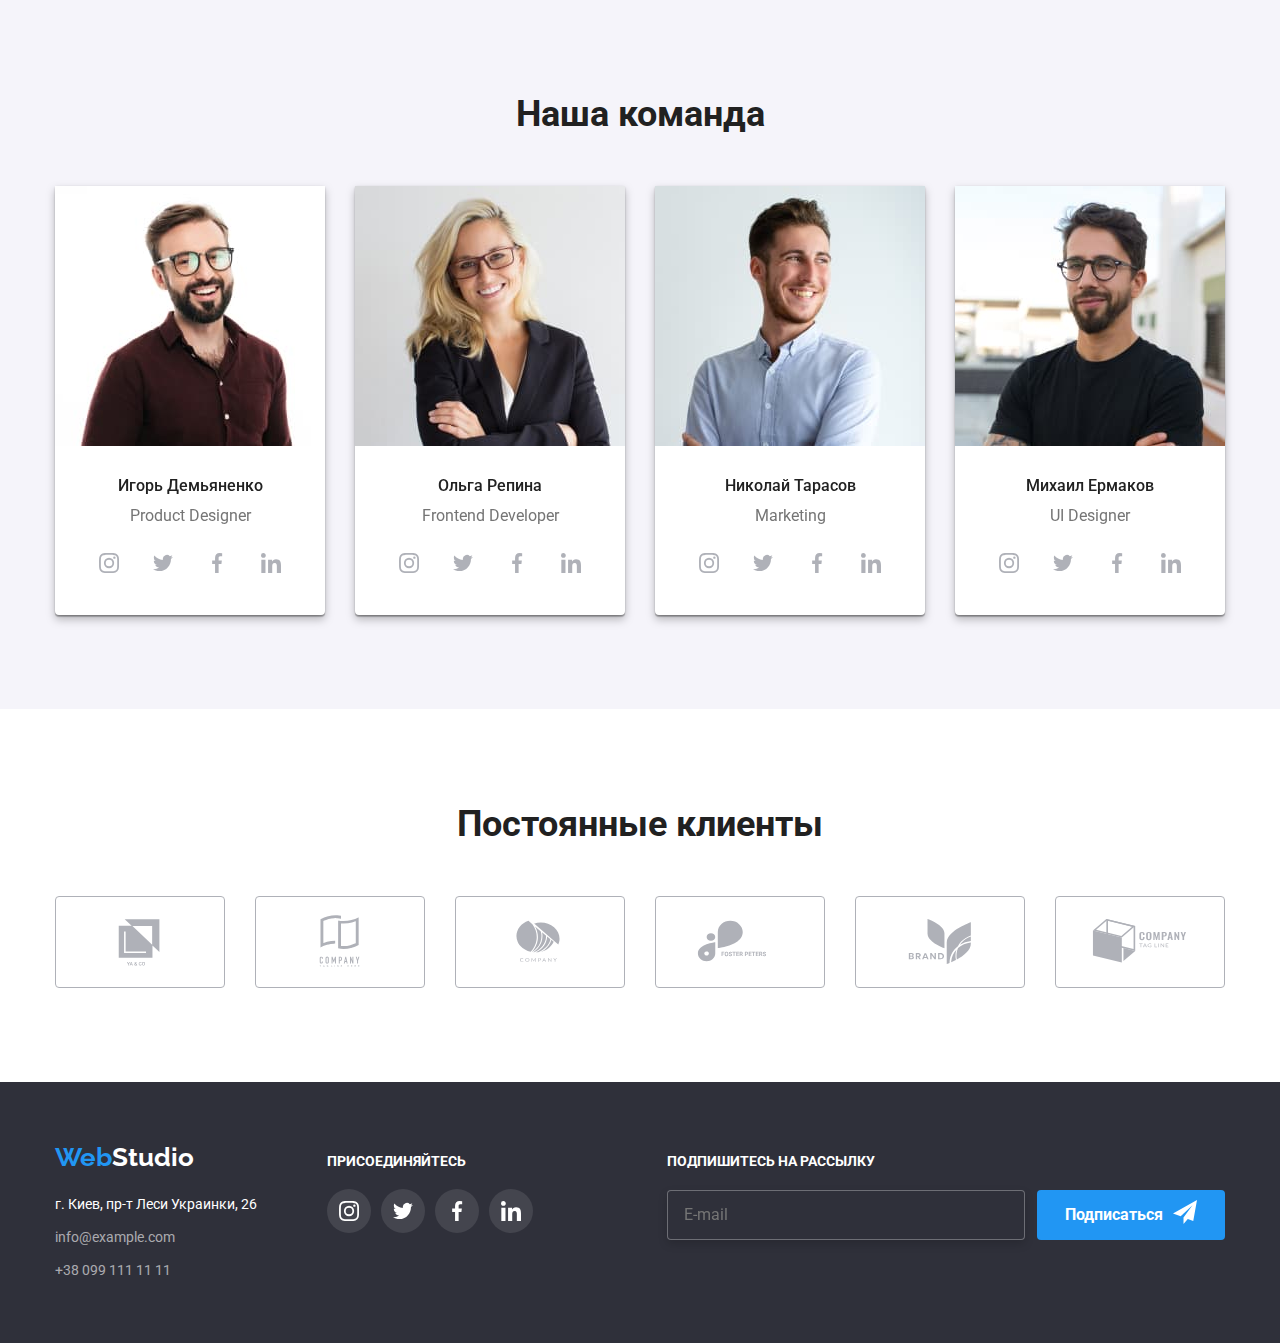
==== commit 19adb0d7: "Адаптивна грфіка" ====
--- a/index.html
+++ b/index.html
@@ -12,6 +12,7 @@
         rel="stylesheet">
     <link rel="stylesheet"
         href="https://cdnjs.cloudflare.com/ajax/libs/modern-normalize/1.1.0/modern-normalize.min.css">
+    <meta name="viewport" content="width=device-width, initial-scale=1.0"/>
     <title>Document</title>
     <link rel="stylesheet" href="./css/main.min.css">
 </head>
@@ -38,13 +39,13 @@
             <div class="menu-container" id="menu-container" data-menu>
                 <ul class="site-navigation">
                     <li class="site-navigation__item">
-                        <a class="site-navigation__link  site-navigation__active" href="./index.html">Студия</a>
+                        <a viewport class="site-navigation__link  site-navigation__active" href="./index.html">Студия</a>
                     </li>
                     <li class="site-navigation__item">
-                        <a class="site-navigation__link" href="./portfolio.html">Портфолио</a>
+                        <a viewport class="site-navigation__link" href="./portfolio.html">Портфолио</a>
                     </li>
                     <li class="site-navigation__item">
-                        <a class="site-navigation__link" href="">Контакты</a>
+                        <a viewport class="site-navigation__link" href="">Контакты</a>
                     </li>
                 </ul>
                 <ul class="contacts">
@@ -62,6 +63,20 @@
                                 <use href="images/symbol-defs.svg#icon-smartphone-1"></use>
                             </svg>+38 099 111 11 11
                         </a>
+                    </li>
+                </ul>
+                <ul class="socials">
+                    <li class="socials__item">
+                        <a class="socials__link" href="">Instagram</a>
+                    </li>
+                    <li class="socials__item">
+                        <a class="socials__link" href="">Twitter</a>
+                    </li>
+                    <li class="socials__item">
+                        <a class="socials__link" href="">Facebook</a>
+                    </li>
+                    <li class="socials__item">
+                        <a class="socials__link" href="">Linkedin</a>
                     </li>
                 </ul>
             </div>
@@ -128,19 +143,28 @@
             <ul class="employment">
                 <li class="employment__item">
                     <div class="employment__box">
-                        <img src="images/img11.jpg" alt="Програмист набирает код" width="370">
+                        <picture>
+                            <source srcset="images/comp.jpg 1x, images/comp@2x.jpg 2x" type="image/jpg" />
+                            <img src="images/comp.jpg" alt="Програмист набирает код" width="370">
+                        </picture>
                         <p class="employment__text">Десктопные приложения</p>
                     </div>
                 </li>
                 <li class="employment__item">
                     <div class="employment__box">
-                        <img src="images/hhhhh.jpg" alt="Програмист создаёт мобильное приложение" width="370">
+                        <picture>
+                            <source srcset="images/application.jpg 1x, images/application@2x.jpg 2x" type="image/jpg" />
+                            <img src="images/application.jpg" alt="Програмист создаёт мобильное приложение" width="370">
+                        </picture>
                         <p class="employment__text">Мобильные приложения</p>
                     </div>
                 </li>
                 <li class="employment__item">
                     <div class="employment__box">
-                        <img src="images/img12.jpg" alt="Програмист показывает графический дизайн" width="370">
+                        <picture>
+                            <source srcset="images/desing.jpg 1x, images/desing@2x.jpg 2x" type="image/jpg" />
+                            <img src="images/desing.jpg" alt="Програмист показывает графический дизайн" width="370">
+                        </picture>
                         <p class="employment__text">Дизайнерские решения</p>
                     </div>
                 </li>
@@ -153,7 +177,12 @@
             <h2 class="section__title">Наша команда</h2>
             <ul class="team">
                 <li class="team__item">
-                    <img src="images/img-3.jpg" alt="Парень в очках держыт ноутбук.Улыбается " width="270">
+                    <picture>
+                        <source  srcset="images/produkt-tel.jpg 1x , images/produkt-tel@2x.jpg 2x"  type="image/jpg" media="(max-width: 767px)" >
+                        <source srcset="images/produkt-tabl.jpg 1x , images/produkt-tabl@2x.jpg 2x" type="image/jpg" media="(min-width: 768px) and (max-width: 1199px)">
+                        <source srcset="images/produkt-desk.jpg 1x , images/produkt-desk@2x.jpg 2x" type="image/jpg" media="(min-width: 1200px)">
+                        <img src="images/produkt-tel.jpg" alt="Парень в очках держыт ноутбук.Улыбается " width="270" >
+                    </picture>
                     <div class="team-box">
                         <h3 class="team-box__title">Игорь Демьяненко</h3>
                         <p class=" team-box__text">Product Designer</p>
@@ -190,7 +219,13 @@
                     </div>   
                 </li>
                 <li class="team__item">
-                    <img src="images/img-2.jpg" alt="Девушка блондинка в очках.Улыбается" width="270">
+                    <picture>
+                        <source srcset="images/frontend-tel.jpg 1x , images/frontend-tel@2x.jpg 2x" type="image/jpg" media="(max-width: 767px)">
+                        <source srcset="images/frontend-tabl.jpg 1x , images/frontend-tabl@2x.jpg 2x" type="image/jpg" media="(min-width: 768px) and (max-width: 1199px)">
+                        <source srcset="images/frontend-desk.jpg 1x , images/frontend-desk@2x.jpg 2x" type="image/jpg"
+                            media="(min-width: 1200px)">
+                        <img src="images/frontend-tel.jpg" alt="Девушка блондинка в очках.Улыбается" width="270">
+                    </picture>
                     <div class="team-box">
                         <h3 class="team-box__title">Ольга Репина</h3>
                         <p class="team-box__text">Frontend Developer</p>
@@ -227,7 +262,15 @@
                     </div>
                 </li>
                 <li class="team__item">
-                    <img src="images/img-1.jpg" alt="Парень в светлой рубашке.Улыбается" width="270">
+                    <picture>
+                        <source srcset="images/marketing-tel.jpg 1x , images/marketing-tel@2x.jpg 2x" type="image/jpg"
+                            media="(max-width: 767px)">
+                        <source srcset="images/marketing-tabl.jpg 1x , images/marketing-tabl@2x.jpg 2x" type="image/jpg"
+                            media="(min-width: 768px) and (max-width: 1199px)">
+                        <source srcset="images/marketing-desk.jpg 1x , images/marketing-desk@2x.jpg 2x" type="image/jpg"
+                            media="(min-width: 1200px)">
+                        <img src="images/marketing-tel.jpg" alt="Парень в светлой рубашке.Улыбается" width="270">
+                    </picture>
                     <div class="team-box">
                         <h3 class="team-box__title">Николай Тарасов</h3>
                         <p class="team-box__text">Marketing</p>
@@ -264,7 +307,15 @@
                     </div>
                 </li>
                 <li class="team__item">
-                    <img src="images/img(11).jpg" alt="Парень в очках и чёорной футболке.Улыбается" width="270">
+                    <picture>
+                        <source srcset="images/desinger-tel.jpg 1x , images/desinger-tel@2x.jpg 2x" type="image/jpg"
+                            media="(max-width: 767px)">
+                        <source srcset="images/desinger-tabl.jpg 1x , images/desinger-tabl@2x.jpg 2x" type="image/jpg"
+                            media="(min-width: 768px) and (max-width: 1199px)">
+                        <source srcset="images/desinger-desk.jpg 1x , images/desinger-desk@2x.jpg 2x" type="image/jpg"
+                            media="(min-width: 1200px)">
+                        <img src="images/desinger-tel.jpg" alt="Парень в очках и чёорной футболке.Улыбается" width="270">
+                    </picture>
                     <div class="team-box">
                         <h3 class="team-box__title">Михаил Ермаков</h3>
                         <p  class="team-box__text">UI Designer</p>
@@ -502,7 +553,7 @@
     </div>
 </div>
 <script src="./js/modal.js"></script>
-<script src="./js/menu.js"></script>
+<script src="./js/mobile-menu.js"></script>
 <script>
     (() => {
         document
--- a/css/main.min.css
+++ b/css/main.min.css
@@ -1 +1 @@
-html{box-sizing:border-box;margin-left:0;margin-right:0}*,*::before,*::after{box-sizing:inherit}h1,h2,h3,ul,li,p{margin-top:0px;margin-bottom:0px;padding:0px}header{background:#fff}img{display:block}body{background:var(--main-page-bascground);font-family:"Roboto",sans-serif}.container{margin-left:auto;margin-right:auto;padding-left:15px;padding-right:15px}@media screen and (max-width: 767px){.container{width:480px}}@media screen and (min-width: 768px)and (max-width: 1199px){.container{width:768px}}@media screen and (min-width: 1200px){.container{width:1200px}}ul{list-style:none}.section{width:100%}@media screen and (min-width: 1200px){.section{padding-top:94px;padding-bottom:94px}}@media screen and (max-width: 1199px){.section{padding-top:60px;padding-bottom:60px}}.section--no-padding-top{padding-top:0}.section--background{background:#f5f4fa;min-width:480px;width:100%}.section__title{font-weight:700;font-size:36px;line-height:1.2;text-align:center;color:#212121}@media screen and (max-width: 1199px){.section__title{margin-bottom:30px}}@media screen and (min-width: 1200px){.section__title{margin-bottom:50px}}.section__title-none{display:none}@media screen and (max-width: 767px){img{width:450px}}@media screen and (min-width: 768px)and (max-width: 1199px){img{width:354px}}.cap{border-bottom:1px solid #ececec}@media screen and (min-width: 768px){.cap--flex{display:flex}}@media screen and (max-width: 767px){.nav-link{display:flex;justify-content:space-between}}.nav-link__logo{display:block;color:#2196f3;text-decoration:none;font-family:Raleway;font-weight:700;font-size:26px;line-height:1.2}@media screen and (max-width: 767px){.nav-link__logo{padding-top:16px;padding-bottom:16px}}@media screen and (min-width: 768px){.nav-link__logo{padding-top:24px;padding-bottom:25px}}.nav-link__logo-studio{color:#212121}.menu-button{display:inline-flex;padding:0;border:none;background-color:#fff;align-items:center}.menu-button .icon-cross{display:none}.menu-button.is-open .icon-cross{display:block}.menu-button.is-open .icon-menu{display:none}.menu-button:hover,.menu-button:focus{fill:#2196f3}@media screen and (min-width: 767px){.menu-button{display:none}}@media screen and (min-width: 768px){.menu-container{display:flex}}@media screen and (max-width: 767px){.menu-container{background-color:#fff;padding:48px 40px;display:none;position:absolute;top:0;left:0;min-width:480px;width:100%;height:100%;overflow-y:scroll}.menu-container.is-open{display:block}}@media screen and (max-width: 767px){.site-navigation{margin-bottom:302px}}@media screen and (min-width: 768px){.site-navigation{margin-left:88px;display:flex}}@media screen and (min-width: 1200px){.site-navigation{margin-left:111px}}@media screen and (min-width: 768px){.site-navigation__item{display:block;position:relative}.site-navigation__item:not(:last-child){margin-right:50px}}@media screen and (max-width: 767px){.site-navigation__item:not(:last-child){margin-bottom:32px}}.site-navigation__link{text-decoration:none;color:#212121;transition-property:color,fill;transition-duration:250ms;transition-timing-function:cubic-bezier(0.4, 0, 0.2, 1)}@media screen and (min-width: 768px){.site-navigation__link{display:block;font-weight:500;font-size:14px;line-height:1.2}}@media screen and (max-width: 767px){.site-navigation__link{font-weight:500;font-size:40px;line-height:47px;padding-top:15px;padding-bottom:15px}}@media screen and (min-width: 768px){.site-navigation__link{padding-top:32px;padding-bottom:32px}}.site-navigation__link:hover,.site-navigation__link:focus{color:#2196f3;fill:#2196f3}@media screen and (min-width: 768px){.site-navigation__active::after{content:"";position:absolute;display:inline-block;width:100%;height:4px;background:#2196f3;border-radius:2px;display:flex;top:97%;color:#2196f3}}@media screen and (min-width: 1200px){.contacts{margin-left:305px;display:flex}.contacts__item:not(:last-child){margin-right:30px}}@media screen and (max-width: 767px){.contacts__item:not(:last-child){margin-bottom:32px}}@media screen and (min-width: 768px)and (max-width: 1199px){.contacts{margin-left:84px}}.contacts__link{display:inline-flex;font-weight:500;font-size:14px;line-height:1.2;color:#757575;text-decoration:none;fill:#757575;align-items:center;transition-property:color,fill;transition-duration:250ms;transition-timing-function:cubic-bezier(0.4, 0, 0.2, 1)}@media screen and (max-width: 767px){.contacts__link--mail{font-weight:500;font-size:34px;line-height:40px}}@media screen and (max-width: 767px){.contacts__link--tel{font-weight:500;font-size:24px;line-height:28px}}@media screen and (min-width: 768px){.contacts__link{padding-top:32px;padding-bottom:32px}}@media screen and (min-width: 768px)and (max-width: 1199px){.contacts__link{padding-top:10px;padding-bottom:10px}}.contacts__link:hover,.contacts__link:focus{color:#2196f3;fill:#2196f3}.contacts__svg{display:none}@media screen and (min-width: 768px){.contacts__svg{height:16px;width:10px;margin-right:10px;align-items:center}}.contacts__imgs{display:none}@media screen and (min-width: 768px){.contacts__imgs{height:12px;width:16px;margin-right:10px}}.hero{background:#2f303a;text-align:center}@media screen and (max-width: 1199px){.hero{padding:118px 0}}@media screen and (min-width: 1200px){.hero{padding:200px 0}}.hero__container{margin-left:auto;margin-right:auto;background-image:linear-gradient(to right, rgba(47, 48, 58, 0.4), rgba(47, 48, 58, 0.4)),url("../images/Img123.jpg");background-repeat:no-repeat;background-position:center;background-size:cover}@media screen and (max-width: 767px){.hero__container{height:400px;min-width:480px}}@media screen and (min-width: 768px)and (max-width: 1199px){.hero__container{height:400px;min-width:768px}}@media screen and (min-width: 1200px){.hero__container{height:600px;max-width:1600px}}.hero__headline{font-weight:900;font-size:44px;line-height:1.4;text-transform:uppercase;color:#fff}@media screen and (max-width: 767px){.hero__headline{font-weight:900;font-size:26px;line-height:42px}}.hero__button{border:transparent;cursor:pointer;background:#2196f3;font-weight:700;font-size:16px;align-items:center;line-height:1.9;color:#fff;margin-top:30px;padding:10px 32px;border-radius:4px;transition-property:box-shadow,border-radius;transition-duration:250ms;transition-timing-function:cubic-bezier(0.4, 0, 0.2, 1)}.hero__button:hover,.hero__button:focus{box-shadow:0px 4px 4px rgba(0,0,0,.15);border-radius:4px}@media screen and (min-width: 1200px){.peculiarities{display:flex;justify-content:space-between}.peculiarities__item:not(:last-child){margin-right:30px}}@media screen and (min-width: 768px)and (max-width: 1199px){.peculiarities__item{width:calc((100% - 2 * 30px) / 2);margin:15px}}@media screen and (min-width: 768px)and (max-width: 1199px){.peculiarities{display:flex;flex-wrap:wrap;margin:-15px}}@media screen and (max-width: 767px){.peculiarities__item:not(:last-child){margin-bottom:30px}}.peculiarities__title{font-weight:700;font-size:14px;line-height:1.2;text-transform:uppercase;color:#212121}@media screen and (max-width: 767px){.peculiarities__title{text-align:center}}.peculiarities__text{font-size:14px;line-height:1.7;color:#757575;margin-top:10px}.peculiarities__imgs{width:70px;height:70px;display:block;fill:#afb1b8}.peculiarities__box{height:120px;background-color:#f5f4fa;margin-bottom:30px;border-radius:4px;display:flex;align-items:center;justify-content:center}@media screen and (min-width: 1200px){.employment{display:flex;justify-content:space-between}.employment__item:not(:last-child){margin-right:30px}}.employment__box{position:relative}.employment__text{height:70px;position:absolute;width:100%;background:rgba(47,48,58,.8);transform:translateY(calc(-100%));font-weight:700;font-size:14px;line-height:1.2;text-transform:uppercase;display:flex;align-items:center;justify-content:center;color:#fff}@media screen and (max-width: 1199px){.section.section--no-padding-top{display:none}}@media screen and (min-width: 1200px){.team{display:flex;justify-content:space-between}}@media screen and (min-width: 768px)and (max-width: 1199px){.team{display:flex;flex-wrap:wrap;margin:-15px}}.team__item{background:#fff;box-shadow:0px 1px 3px rgba(0,0,0,.12),0px 1px 1px rgba(0,0,0,.14),0px 2px 1px rgba(0,0,0,.2);border-radius:0px 0px 4px 4px;filter:drop-shadow(0px 4px 4px rgba(0, 0, 0, 0.25))}@media screen and (max-width: 767px){.team__item:not(:last-child){margin-bottom:30px}}@media screen and (min-width: 768px)and (max-width: 1199px){.team__item{width:calc((100% - 2 * 30px) / 2);margin:15px}}.team-box{padding-top:30px;padding-bottom:30px}.team-box__title{font-weight:500;font-size:16px;line-height:1.2;text-align:center;color:#212121}.team-box__text{font-size:16px;line-height:1.2;text-align:center;color:#757575;margin-top:10px}.networks{margin-top:16px;justify-content:center;display:flex}.networks__items:not(:first-child){margin-left:10px}.networks__imgs{height:20px;width:20px}.networks__link{width:44px;height:44px;display:flex;fill:#afb1b8;align-items:center;justify-content:center;border-radius:50%;transition-property:background,fill,border-radius;transition-duration:250ms;transition-timing-function:cubic-bezier(0.4, 0, 0.2, 1)}.networks__link:hover,.networks__link:focus{border-radius:50%;background:#2196f3;fill:#fff}@media screen and (min-width: 1200px){.customers{display:flex;margin-top:50px}}@media screen and (max-width: 1199px){.customers{flex-wrap:wrap;display:flex;margin:-15px}}.customers__link{width:100%;height:100%;border:1px solid #afb1b8;border-radius:4px;display:flex;fill:#afb1b8;align-items:center;justify-content:center;transition-property:border-color,fill,filter;transition-duration:250ms;transition-timing-function:cubic-bezier(0.4, 0, 0.2, 1)}.customers__link:focus,.customers__link:hover{border-color:#2196f3;filter:drop-shadow(0px 4px 4px rgba(0, 0, 0, 0.25));fill:#2196f3}.customers__imgs{height:60px;width:106px}.customers__item{width:170px;height:92px}@media screen and (min-width: 1200px){.customers__item:not(:last-child){margin-right:30px}}@media screen and (max-width: 767px){.customers__item{width:calc((100% - 2 * 30px) / 2);margin:15px}}@media screen and (min-width: 768px)and (max-width: 1199px){.customers__item{width:calc((100% - 3 * 30px) / 3);margin:15px}}.footers{min-width:480px;width:100%;background:#2f303a;width:100%;padding:60px 0}@media screen and (min-width: 1200px){.footers--flex{display:flex;align-items:baseline}}@media screen and (max-width: 1199px){.footers{text-align:center}}@media screen and (min-width: 768px)and (max-width: 1199px){.footers__box{display:flex;justify-content:center;align-items:baseline}}@media screen and (min-width: 1200px){.footers__box{display:flex;align-items:baseline}}.footers__logo-studios{color:#fff}.footers__logo{color:#2196f3;text-decoration:none;font-family:Raleway;font-weight:700;font-size:26px;line-height:1.2}.address{margin-top:20px}.address__contact{font-size:14px;line-height:1.7;font-style:normal}.address__link{margin-bottom:9px}.address__maps{color:#fff;text-decoration:none}.address__contacts-email{display:inline-block;color:rgba(255,255,255,.6);text-decoration:none}.address__contacts-tel{display:inline-block;color:rgba(255,255,255,.6);text-decoration:none}.social__items:not(:last-child){margin-right:10px}@media screen and (min-width: 1200px){.social{margin-left:70px}}@media screen and (max-width: 767px){.social{margin-top:60px}}@media screen and (min-width: 768px)and (max-width: 1199px){.social{margin-left:165px}}.social__margin-top{margin-top:20px;display:flex;align-items:baseline}@media screen and (max-width: 1199px){.social__margin-top{justify-content:center}}.social__title{font-weight:700;font-size:14px;line-height:16px;text-transform:uppercase;color:#fff}.social__link{width:44px;height:44px;background:rgba(255,255,255,.1);border:1px;border-radius:50%;padding:12px;display:block;fill:#fff;transition-property:background-color;transition-duration:250ms;transition-timing-function:cubic-bezier(0.4, 0, 0.2, 1)}.social__link:hover,.social__link:focus{background-color:#2196f3}.social__imgs{width:20px;height:20px}.form{margin-left:auto}@media screen and (min-width: 1200px){.form__container{margin-top:20px;display:flex}}.form__button{border:transparent;cursor:pointer;padding:10px 28px;font-family:Roboto;font-weight:700;font-size:16px;line-height:1.9;background-color:#2196f3;color:#fff;border-radius:4px;transition-property:background-color,box-shadow,border-radius;transition-duration:250ms;transition-timing-function:cubic-bezier(0.4, 0, 0.2, 1)}@media screen and (min-width: 1200px){.form__button{margin-left:12px;display:flex}}@media screen and (max-width: 1199px){.form__button{margin-top:20px;margin-left:auto;margin-right:auto;display:flex}}.form__button:hover,.form__button:focus{background-color:#2196f3;box-shadow:0px 4px 4px rgba(0,0,0,.15);border-radius:4px}.form__title{font-weight:700;font-size:14px;line-height:1.2;text-transform:uppercase;color:#fff}@media screen and (max-width: 1199px){.form__title{margin-top:60px;margin-bottom:20px}}.form__mail{min-height:50px;padding:15px 16px;background-color:#2f303a;color:#fff;border:1px solid rgba(255,255,255,.3);box-sizing:border-box;filter:drop-shadow(0px 4px 4px rgba(0, 0, 0, 0.15));border-radius:4px}@media screen and (max-width: 1199px){.form__mail{width:450px}}@media screen and (min-width: 1200px){.form__mail{width:358px}}.form__svg{width:24px;height:24px;margin-left:10px}.js-speaker-form{padding:40px;display:block}.js-speaker-form__title{margin-bottom:12px;font-weight:700;font-size:20px;line-height:1.2;text-align:center;color:#212121}.js-box{text-decoration:none}.js-box:not(:first-child){margin-top:10px}.js-box__svg{position:absolute;width:13px;height:13px}@media screen and (min-width: 1200px){.js-box__svg{transform:translateY(14px) translateX(-433px)}}@media screen and (max-width: 1199px){.js-box__svg{transform:translateY(14px) translateX(-355px)}}.js-box__label{position:relative;display:block;margin-bottom:4px;font-size:12px;line-height:1.2;color:#757575}.js-box__input{height:40px;padding-top:11px;padding-left:42px;padding-right:12px;padding-bottom:11px;border:1px solid rgba(33,33,33,.2);box-sizing:border-box;border-radius:4px;cursor:pointer;transition-property:barder-color;transition-duration:250ms;transition-timing-function:cubic-bezier(0.4, 0, 0.2, 1)}@media screen and (max-width: 1199px){.js-box__input{width:370px}}@media screen and (min-width: 1200px){.js-box__input{width:448px}}.js-box__input:focus{border-color:#2196f3}.js-box__input:focus~.js-box__svg{fill:#2196f3;transition-property:fill;transition-duration:250ms;transition-timing-function:cubic-bezier(0.4, 0, 0.2, 1)}.js-box__textarea{display:block;resize:none;cursor:pointer;width:448px;min-height:120px;padding:12px 16px;border:1px solid rgba(33,33,33,.2);box-sizing:border-box;border-radius:4px}.js-box__textarea:focus{border-color:#2196f3;transition-property:barder-color;transition-duration:250ms;transition-timing-function:cubic-bezier(0.4, 0, 0.2, 1)}@media screen and (max-width: 1199px){.js-box__textarea{width:370px}}@media screen and (min-width: 1200px){.js-box__textarea{width:448px}}.js-item{text-align:center;margin-top:20px}.js-item__conditions{justify-content:center;display:flex;align-items:center;font-size:14px;line-height:1.9;letter-spacing:.03em;align-items:baseline}.js-item__checkbox{-webkit-appearance:none;-moz-appearance:none;appearance:none;position:absolute}.js-item__checkbox:checked+.js-item__icon{background-color:#2196f3;outline:1px solid #2196f3;background-origin:border-box;box-shadow:0px 4px 4px rgba(0,0,0,.25);transition-property:box-shadow,background-color,outline;transition-duration:250ms;transition-timing-function:cubic-bezier(0.4, 0, 0.2, 1)}.js-item__icon{display:inline-block;width:16px;height:15px;background-color:#fff;border-radius:1px;outline:1px solid #000;background-size:contain}.js-item__conditions-text{margin-left:7px;cursor:pointer;color:#757575}@media screen and (min-width: 1200px){.js-item__conditions-text{font-size:14px;line-height:1.9}}@media screen and (max-width: 1199px){.js-item__conditions-text{font-size:12px;line-height:14px}}.js-item__conditions-link{color:#2196f3}.js-item__button{border:transparent;margin-top:30px;padding:10px 55px;border-radius:4px;background:#2196f3;border-radius:4px;font-weight:700;font-size:16px;line-height:1.9;color:#fff;cursor:pointer;transition-property:box-shadow;transition-duration:250ms;transition-timing-function:cubic-bezier(0.4, 0, 0.2, 1)}.js-item__button:focus,.js-item__button:hover{box-shadow:0px 4px 4px rgba(0,0,0,.15)}.backdrop{position:fixed;top:0;left:0;width:100%;height:100%;background:rgba(0,0,0,.2);opacity:1;transform:opacity 250ms cubic-bezier(0.4, 0, 0.2, 1);overflow-y:scroll}.backdrop.is-hidden{opacity:0;pointer-events:none}.backdrop.is-hidden .modal{transform:translate(-50%, -50%) scale(0.9)}.modal{position:absolute;top:50%;left:50%;height:auto;transform:translate(-50%, -50%) scale(1);transition:transform 250ms cubic-bezier(0.4, 0, 0.2, 1);background-color:#fff;box-shadow:0px 1px 3px rgba(0,0,0,.12),0px 1px 1px rgba(0,0,0,.14),0px 2px 1px rgba(0,0,0,.2);border-radius:4px}@media screen and (max-width: 1199px){.modal{width:450px}}@media screen and (min-width: 1200px){.modal{width:528px}}.modal__button{position:absolute;top:8px;right:8px;width:30px;height:30px;background:#fff;border:1px solid rgba(0,0,0,.1);box-sizing:border-box;display:flex;align-items:center;border-radius:50%;cursor:pointer}.modal__button .modal__imgs:focus,.modal__button .modal__imgs:hover{fill:#2196f3}.modal__imgs{fill:#000;width:18px;height:18px;transition-property:fill;transition-duration:250ms;transition-timing-function:cubic-bezier(0.4, 0, 0.2, 1)}.list-nav{display:flex}.list-nav__item:not(:first-child){margin-left:8px}@media screen and (max-width: 767px){.list-nav{flex-wrap:wrap}.list-nav__item:nth-child(4){margin-left:0}.list-nav__item:nth-last-child(-n+2){margin-top:15px}}@media screen and (min-width: 768px){.list-nav{justify-content:center}}.list-nav__button{cursor:pointer;font-family:"Roboto",sans-serif;background:#f5f4fa;border-radius:4px;font-weight:500;font-size:16px;line-height:1.6;color:#212121;padding:6px 22px;border-color:#f5f4fa;border:transparent;transition-property:color,border-color,filter,background,box-shadow;transition-duration:250ms;transition-timing-function:cubic-bezier(0.4, 0, 0.2, 1)}.list-nav__button:focus,.list-nav__button:hover{background:#2196f3;box-shadow:0px 3px 1px rgba(0,0,0,.1),0px 1px 2px rgba(0,0,0,.08),0px 2px 2px rgba(0,0,0,.12);color:#fff;border-color:#2196f3;filter:drop-shadow(0px 4px 4px rgba(0, 0, 0, 0.25))}.portfolio{margin-top:50px;flex-wrap:wrap}.portfolio--flex{display:flex;justify-content:space-between}.portfolio__item{box-sizing:border-box}@media screen and (min-width: 1200px){.portfolio__item{margin-right:30px;margin-bottom:30px}.portfolio__item:nth-child(3n){margin-right:0}.portfolio__item:nth-last-child(-n+3){margin-bottom:0}}@media screen and (min-width: 768px)and (max-width: 1199px){.portfolio__item:nth-child(-n+7){margin-bottom:30px}}@media screen and (max-width: 767px){.portfolio__item:nth-child(-n+8){margin-bottom:30px}}.portfolio__link{display:block;text-decoration:none;transition-property:filter;transition-duration:250ms;transition-timing-function:cubic-bezier(0.4, 0, 0.2, 1)}.portfolio__link:hover,.portfolio__link:focus{filter:drop-shadow(0px 4px 4px rgba(0, 0, 0, 0.25))}.portfolio__link:hover .portfolio__animation,.portfolio__link:focus .portfolio__animation{transform:translateY(-100%);transition:transform 250ms cubic-bezier(0.4, 0, 0.2, 1)}.portfolio__box{position:relative;overflow:hidden}.portfolio__animation{position:absolute;align-items:center;justify-content:center;display:flex;background:rgba(33,150,243,.9);transition:transform 250ms cubic-bezier(0.4, 0, 0.2, 1)}@media screen and (max-width: 767px){.portfolio__animation{width:450px;height:100%}}@media screen and (min-width: 767px)and (max-width: 1199px){.portfolio__animation{width:354px;height:100%}}@media screen and (min-width: 1200px){.portfolio__animation{width:370px;height:100%}}.portfolio__anim-text{width:322px;height:168px;font-size:18px;line-height:1.5;color:#fff}.portfolio__wraper{background:#fff;border:1px solid #eee;padding:20px 24px}.portfolio__title{font-weight:700;font-size:18px;line-height:2;color:#212121}.portfolio__text{font-size:16px;line-height:1.9;color:#757575;margin-top:4px}/*# sourceMappingURL=main.min.css.map */+html{box-sizing:border-box;margin-left:0;margin-right:0}*,*::before,*::after{box-sizing:inherit}h1,h2,h3,ul,li,p{margin-top:0px;margin-bottom:0px;padding:0px}header{background:#fff}img{display:block}body{background:var(--main-page-bascground);font-family:"Roboto",sans-serif}.container{margin-left:auto;margin-right:auto;padding-left:15px;padding-right:15px}@media screen and (max-width: 767px){.container{width:480px}}@media screen and (min-width: 768px)and (max-width: 1199px){.container{width:768px}}@media screen and (min-width: 1200px){.container{width:1200px}}ul{list-style:none}.section{width:100%}@media screen and (min-width: 1200px){.section{padding-top:94px;padding-bottom:94px}}@media screen and (max-width: 1199px){.section{padding-top:60px;padding-bottom:60px}}.section--no-padding-top{padding-top:0}.section--background{background:#f5f4fa;min-width:480px;width:100%}.section__title{font-weight:700;font-size:36px;line-height:1.2;text-align:center;color:#212121}@media screen and (max-width: 1199px){.section__title{margin-bottom:30px}}@media screen and (min-width: 1200px){.section__title{margin-bottom:50px}}.section__title-none{display:none}@media screen and (max-width: 767px){img{width:450px}}@media screen and (min-width: 768px)and (max-width: 1199px){img{width:354px}}.cap{border-bottom:1px solid #ececec}@media screen and (min-width: 768px){.cap--flex{display:flex}}@media screen and (max-width: 767px){.nav-link{display:flex;justify-content:space-between}}.nav-link__logo{display:block;color:#2196f3;text-decoration:none;font-family:Raleway;font-weight:700;font-size:26px;line-height:1.2}@media screen and (max-width: 767px){.nav-link__logo{padding-top:16px;padding-bottom:16px}}@media screen and (min-width: 768px){.nav-link__logo{padding-top:24px;padding-bottom:25px}}.nav-link__logo-studio{color:#212121}.menu-button{z-index:2;display:inline-flex;padding:0;border:none;background-color:#fff;align-items:center}.menu-button .icon-cross{display:none}.menu-button.is-open .icon-cross{display:block}.menu-button.is-open .icon-menu{display:none}.menu-button:hover,.menu-button:focus{fill:#2196f3}@media screen and (min-width: 767px){.menu-button{display:none}}@media screen and (min-width: 768px){.menu-container{display:flex}}@media screen and (max-width: 767px){.menu-container{position:fixed;z-index:1;background-color:#fff;padding:48px 40px;display:none;top:0;left:0;min-width:480px;width:100%;height:100%}.menu-container.is-open{display:block}}@media screen and (max-width: 767px){.site-navigation{margin-bottom:302px}}@media screen and (min-width: 768px){.site-navigation{margin-left:88px;display:flex}}@media screen and (min-width: 1200px){.site-navigation{margin-left:111px}}@media screen and (min-width: 768px){.site-navigation__item{display:block;position:relative}.site-navigation__item:not(:last-child){margin-right:50px}}@media screen and (max-width: 767px){.site-navigation__item:not(:last-child){margin-bottom:32px}}.site-navigation__link{text-decoration:none;color:#212121;transition-property:color,fill;transition-duration:250ms;transition-timing-function:cubic-bezier(0.4, 0, 0.2, 1)}@media screen and (min-width: 768px){.site-navigation__link{display:block;font-weight:500;font-size:14px;line-height:1.2}}@media screen and (max-width: 767px){.site-navigation__link{font-weight:500;font-size:40px;line-height:47px;padding-top:15px;padding-bottom:15px}}@media screen and (min-width: 768px){.site-navigation__link{padding-top:32px;padding-bottom:32px}}.site-navigation__link:hover,.site-navigation__link:focus{color:#2196f3;fill:#2196f3}@media screen and (min-width: 768px){.site-navigation__active::after{content:"";position:absolute;display:inline-block;width:100%;height:4px;background:#2196f3;border-radius:2px;display:flex;top:97%;color:#2196f3}}@media screen and (min-width: 1200px){.contacts{margin-left:305px;display:flex}.contacts__item:not(:last-child){margin-right:30px}}@media screen and (max-width: 767px){.contacts__item:first-child{margin-bottom:32px}}@media screen and (min-width: 768px)and (max-width: 1199px){.contacts{margin-left:84px}}.contacts__link{display:inline-flex;font-weight:500;font-size:14px;line-height:1.2;color:#757575;text-decoration:none;fill:#757575;align-items:center;transition-property:color,fill;transition-duration:250ms;transition-timing-function:cubic-bezier(0.4, 0, 0.2, 1)}@media screen and (max-width: 767px){.contacts__link--mail{font-weight:500;font-size:34px;line-height:40px;color:#2196f3}}@media screen and (max-width: 767px){.contacts__link--tel{font-weight:500;font-size:24px;line-height:28px}}@media screen and (min-width: 768px){.contacts__link{padding-top:32px;padding-bottom:32px}}@media screen and (min-width: 768px)and (max-width: 1199px){.contacts__link{padding-top:10px;padding-bottom:10px}}.contacts__link:hover,.contacts__link:focus{color:#2196f3;fill:#2196f3}@media screen and (max-width: 767px){.contacts__svg{display:none}}@media screen and (min-width: 768px){.contacts__svg{height:16px;width:10px;margin-right:10px;align-items:center}}@media screen and (max-width: 767px){.contacts__imgs{display:none}}@media screen and (min-width: 768px){.contacts__imgs{height:12px;width:16px;margin-right:10px}}.socials{margin-top:64px;display:flex}@media screen and (min-width: 768px){.socials{display:none}}.socials__item{padding-left:10px;padding-right:10px}.socials__item:nth-child(-n+3){border-right:1px solid rgba(33,33,33,.2)}.socials__item:last-child{padding-left:10px;padding-right:0}.socials__item:first-child{padding-right:10px;padding-left:0}.socials__link{font-weight:500;color:#757575;text-decoration:none;font-weight:500;font-size:18px;line-height:22px;color:#2196f3}.modal-open{overflow-y:hidden}.hero{background:#2f303a;text-align:center}@media screen and (max-width: 1199px){.hero{padding:118px 0}}@media screen and (min-width: 1200px){.hero{padding:200px 0}}.hero__container{margin-left:auto;margin-right:auto;background-image:linear-gradient(to right, rgba(47, 48, 58, 0.4), rgba(47, 48, 58, 0.4)),url("../images/Img123.jpg");background-repeat:no-repeat;background-position:center;background-size:cover}@media screen and (max-width: 767px){.hero__container{height:400px;min-width:480px}}@media screen and (min-width: 768px)and (max-width: 1199px){.hero__container{height:400px;min-width:768px}}@media screen and (min-width: 1200px){.hero__container{height:600px;max-width:1600px}}@media screen and (max-width: 767px){.hero__container{background-image:linear-gradient(to right, rgba(47, 48, 58, 0.4), rgba(47, 48, 58, 0.4)),url("../images/Header-tel.jpg")}}@media screen and (max-width: 767px)and (-webkit-min-device-pixel-ratio: 2), screen and (max-width: 767px)and (min-resolution: 2dppx){.hero__container{background-image:linear-gradient(to right, rgba(47, 48, 58, 0.4), rgba(47, 48, 58, 0.4)),url("../images/Header-tel@2x.jpg")}}@media screen and (min-width: 768px)and (max-width: 1199px){.hero__container{background-image:linear-gradient(to right, rgba(47, 48, 58, 0.4), rgba(47, 48, 58, 0.4)),url("../images/Header-tabl.jpg")}}@media screen and (min-width: 768px)and (max-width: 1199px)and (-webkit-min-device-pixel-ratio: 2), screen and (min-width: 768px)and (max-width: 1199px)and (min-resolution: 2dppx){.hero__container{background-image:linear-gradient(to right, rgba(47, 48, 58, 0.4), rgba(47, 48, 58, 0.4)),url("../images/Header-tabl@2x.jpg")}}@media screen and (min-width: 1200px){.hero__container{background-image:linear-gradient(to right, rgba(47, 48, 58, 0.4), rgba(47, 48, 58, 0.4)),url("../images/Header-desk.jpg")}}@media screen and (min-width: 1200px)and (-webkit-min-device-pixel-ratio: 2), screen and (min-width: 1200px)and (min-resolution: 2dppx){.hero__container{background-image:linear-gradient(to right, rgba(47, 48, 58, 0.4), rgba(47, 48, 58, 0.4)),url("../images/Header-desk@2x.jpg")}}.hero__headline{font-weight:900;font-size:44px;line-height:1.4;text-transform:uppercase;color:#fff}@media screen and (max-width: 767px){.hero__headline{font-weight:900;font-size:26px;line-height:42px}}.hero__button{border:transparent;cursor:pointer;background:#2196f3;font-weight:700;font-size:16px;align-items:center;line-height:1.9;color:#fff;margin-top:30px;padding:10px 32px;border-radius:4px;transition-property:box-shadow,border-radius;transition-duration:250ms;transition-timing-function:cubic-bezier(0.4, 0, 0.2, 1)}.hero__button:hover,.hero__button:focus{box-shadow:0px 4px 4px rgba(0,0,0,.15);border-radius:4px}@media screen and (min-width: 1200px){.peculiarities{display:flex;justify-content:space-between}.peculiarities__item:not(:last-child){margin-right:30px}}@media screen and (min-width: 768px)and (max-width: 1199px){.peculiarities__item{width:calc((100% - 60px)/2);margin:15px}}@media screen and (min-width: 768px)and (max-width: 1199px){.peculiarities{display:flex;flex-wrap:wrap;margin:-15px}}@media screen and (max-width: 767px){.peculiarities__item:not(:last-child){margin-bottom:30px}}.peculiarities__title{font-weight:700;font-size:14px;line-height:1.2;text-transform:uppercase;color:#212121}@media screen and (max-width: 767px){.peculiarities__title{text-align:center}}.peculiarities__text{font-size:14px;line-height:1.7;color:#757575;margin-top:10px}.peculiarities__imgs{width:70px;height:70px;display:block;fill:#afb1b8}.peculiarities__box{height:120px;background-color:#f5f4fa;margin-bottom:30px;border-radius:4px;display:flex;align-items:center;justify-content:center}@media screen and (min-width: 1200px){.employment{display:flex;justify-content:space-between}.employment__item:not(:last-child){margin-right:30px}}.employment__box{position:relative}.employment__text{height:70px;position:absolute;width:100%;background:rgba(47,48,58,.8);transform:translateY(-100%);font-weight:700;font-size:14px;line-height:1.2;text-transform:uppercase;display:flex;align-items:center;justify-content:center;color:#fff}@media screen and (max-width: 1199px){.section.section--no-padding-top{display:none}}@media screen and (min-width: 1200px){.team{display:flex;justify-content:space-between}}@media screen and (min-width: 768px)and (max-width: 1199px){.team{display:flex;flex-wrap:wrap;margin:-15px}}.team__item{background:#fff;box-shadow:0px 1px 3px rgba(0,0,0,.12),0px 1px 1px rgba(0,0,0,.14),0px 2px 1px rgba(0,0,0,.2);border-radius:0px 0px 4px 4px;filter:drop-shadow(0px 4px 4px rgba(0, 0, 0, 0.25))}@media screen and (max-width: 767px){.team__item:not(:last-child){margin-bottom:30px}}@media screen and (min-width: 768px)and (max-width: 1199px){.team__item{width:calc((100% - 60px)/2);margin:15px}}.team-box{padding-top:30px;padding-bottom:30px}.team-box__title{font-weight:500;font-size:16px;line-height:1.2;text-align:center;color:#212121}.team-box__text{font-size:16px;line-height:1.2;text-align:center;color:#757575;margin-top:10px}.networks{margin-top:16px;justify-content:center;display:flex}.networks__items:not(:first-child){margin-left:10px}.networks__imgs{height:20px;width:20px}.networks__link{width:44px;height:44px;display:flex;fill:#afb1b8;align-items:center;justify-content:center;border-radius:50%;transition-property:background,fill,border-radius;transition-duration:250ms;transition-timing-function:cubic-bezier(0.4, 0, 0.2, 1)}.networks__link:hover,.networks__link:focus{border-radius:50%;background:#2196f3;fill:#fff}@media screen and (min-width: 1200px){.customers{display:flex;margin-top:50px}}@media screen and (max-width: 1199px){.customers{flex-wrap:wrap;display:flex;margin:-15px}}.customers__link{width:100%;height:100%;border:1px solid #afb1b8;border-radius:4px;display:flex;fill:#afb1b8;align-items:center;justify-content:center;transition-property:border-color,fill,filter;transition-duration:250ms;transition-timing-function:cubic-bezier(0.4, 0, 0.2, 1)}.customers__link:focus,.customers__link:hover{border-color:#2196f3;filter:drop-shadow(0px 4px 4px rgba(0, 0, 0, 0.25));fill:#2196f3}.customers__imgs{height:60px;width:106px}.customers__item{width:170px;height:92px}@media screen and (min-width: 1200px){.customers__item:not(:last-child){margin-right:30px}}@media screen and (max-width: 767px){.customers__item{width:calc((100% - 60px)/2);margin:15px}}@media screen and (min-width: 768px)and (max-width: 1199px){.customers__item{width:calc((100% - 90px)/3);margin:15px}}.footers{min-width:480px;width:100%;background:#2f303a;width:100%;padding:60px 0}@media screen and (min-width: 1200px){.footers--flex{display:flex;align-items:baseline}}@media screen and (max-width: 1199px){.footers{text-align:center}}@media screen and (min-width: 768px)and (max-width: 1199px){.footers__box{display:flex;justify-content:center;align-items:baseline}}@media screen and (min-width: 1200px){.footers__box{display:flex;align-items:baseline}}.footers__logo-studios{color:#fff}.footers__logo{color:#2196f3;text-decoration:none;font-family:Raleway;font-weight:700;font-size:26px;line-height:1.2}.address{margin-top:20px}.address__contact{font-size:14px;line-height:1.7;font-style:normal}.address__link{margin-bottom:9px}.address__maps{color:#fff;text-decoration:none}.address__contacts-email{display:inline-block;color:rgba(255,255,255,.6);text-decoration:none}.address__contacts-tel{display:inline-block;color:rgba(255,255,255,.6);text-decoration:none}.social__items:not(:last-child){margin-right:10px}@media screen and (min-width: 1200px){.social{margin-left:70px}}@media screen and (max-width: 767px){.social{margin-top:60px}}@media screen and (min-width: 768px)and (max-width: 1199px){.social{margin-left:165px}}.social__margin-top{margin-top:20px;display:flex;align-items:baseline}@media screen and (max-width: 1199px){.social__margin-top{justify-content:center}}.social__title{font-weight:700;font-size:14px;line-height:16px;text-transform:uppercase;color:#fff}.social__link{width:44px;height:44px;background:rgba(255,255,255,.1);border:1px;border-radius:50%;padding:12px;display:block;fill:#fff;transition-property:background-color;transition-duration:250ms;transition-timing-function:cubic-bezier(0.4, 0, 0.2, 1)}.social__link:hover,.social__link:focus{background-color:#2196f3}.social__imgs{width:20px;height:20px}.form{margin-left:auto}@media screen and (min-width: 1200px){.form__container{margin-top:20px;display:flex}}.form__button{border:transparent;cursor:pointer;padding:10px 28px;font-family:Roboto;font-weight:700;font-size:16px;line-height:1.9;background-color:#2196f3;color:#fff;border-radius:4px;transition-property:background-color,box-shadow,border-radius;transition-duration:250ms;transition-timing-function:cubic-bezier(0.4, 0, 0.2, 1)}@media screen and (min-width: 1200px){.form__button{margin-left:12px;display:flex}}@media screen and (max-width: 1199px){.form__button{margin-top:20px;margin-left:auto;margin-right:auto;display:flex}}.form__button:hover,.form__button:focus{background-color:#2196f3;box-shadow:0px 4px 4px rgba(0,0,0,.15);border-radius:4px}.form__title{font-weight:700;font-size:14px;line-height:1.2;text-transform:uppercase;color:#fff}@media screen and (max-width: 1199px){.form__title{margin-top:60px;margin-bottom:20px}}.form__mail{min-height:50px;padding:15px 16px;background-color:#2f303a;color:#fff;border:1px solid rgba(255,255,255,.3);box-sizing:border-box;filter:drop-shadow(0px 4px 4px rgba(0, 0, 0, 0.15));border-radius:4px}@media screen and (max-width: 1199px){.form__mail{width:450px}}@media screen and (min-width: 1200px){.form__mail{width:358px}}.form__svg{width:24px;height:24px;margin-left:10px}.js-speaker-form{padding:40px;display:block}.js-speaker-form__title{margin-bottom:12px;font-weight:700;font-size:20px;line-height:1.2;text-align:center;color:#212121}.js-box{text-decoration:none}.js-box:not(:first-child){margin-top:10px}.js-box__svg{position:absolute;width:13px;height:13px}@media screen and (min-width: 1200px){.js-box__svg{transform:translateY(14px) translateX(-433px)}}@media screen and (max-width: 1199px){.js-box__svg{transform:translateY(14px) translateX(-355px)}}.js-box__label{position:relative;display:block;margin-bottom:4px;font-size:12px;line-height:1.2;color:#757575}.js-box__input{height:40px;padding-top:11px;padding-left:42px;padding-right:12px;padding-bottom:11px;border:1px solid rgba(33,33,33,.2);box-sizing:border-box;border-radius:4px;cursor:pointer;transition-property:barder-color;transition-duration:250ms;transition-timing-function:cubic-bezier(0.4, 0, 0.2, 1)}@media screen and (max-width: 1199px){.js-box__input{width:370px}}@media screen and (min-width: 1200px){.js-box__input{width:448px}}.js-box__input:focus{border-color:#2196f3}.js-box__input:focus~.js-box__svg{fill:#2196f3;transition-property:fill;transition-duration:250ms;transition-timing-function:cubic-bezier(0.4, 0, 0.2, 1)}.js-box__textarea{display:block;resize:none;cursor:pointer;width:448px;min-height:120px;padding:12px 16px;border:1px solid rgba(33,33,33,.2);box-sizing:border-box;border-radius:4px}.js-box__textarea:focus{border-color:#2196f3;transition-property:barder-color;transition-duration:250ms;transition-timing-function:cubic-bezier(0.4, 0, 0.2, 1)}@media screen and (max-width: 1199px){.js-box__textarea{width:370px}}@media screen and (min-width: 1200px){.js-box__textarea{width:448px}}.js-item{text-align:center;margin-top:20px}.js-item__conditions{justify-content:center;display:flex;align-items:center;font-size:14px;line-height:1.9;letter-spacing:.03em;align-items:baseline}.js-item__checkbox{-webkit-appearance:none;-moz-appearance:none;appearance:none;position:absolute}.js-item__checkbox:checked+.js-item__icon{background-color:#2196f3;outline:1px solid #2196f3;background-origin:border-box;box-shadow:0px 4px 4px rgba(0,0,0,.25);transition-property:box-shadow,background-color,outline;transition-duration:250ms;transition-timing-function:cubic-bezier(0.4, 0, 0.2, 1)}.js-item__icon{display:inline-block;width:16px;height:15px;background-color:#fff;border-radius:1px;outline:1px solid #000;background-size:contain}.js-item__conditions-text{margin-left:7px;cursor:pointer;color:#757575}@media screen and (min-width: 1200px){.js-item__conditions-text{font-size:14px;line-height:1.9}}@media screen and (max-width: 1199px){.js-item__conditions-text{font-size:12px;line-height:14px}}.js-item__conditions-link{color:#2196f3}.js-item__button{border:transparent;margin-top:30px;padding:10px 55px;border-radius:4px;background:#2196f3;border-radius:4px;font-weight:700;font-size:16px;line-height:1.9;color:#fff;cursor:pointer;transition-property:box-shadow;transition-duration:250ms;transition-timing-function:cubic-bezier(0.4, 0, 0.2, 1)}.js-item__button:focus,.js-item__button:hover{box-shadow:0px 4px 4px rgba(0,0,0,.15)}.backdrop{z-index:2;position:fixed;top:0;left:0;width:100%;height:100%;background:rgba(0,0,0,.2);opacity:1;transform:opacity 250ms cubic-bezier(0.4, 0, 0.2, 1);overflow-y:scroll}.backdrop.is-hidden{opacity:0;pointer-events:none}.backdrop.is-hidden .modal{transform:translate(-50%, -50%) scale(0.9)}.modal{position:absolute;top:50%;left:50%;height:auto;transform:translate(-50%, -50%) scale(1);transition:transform 250ms cubic-bezier(0.4, 0, 0.2, 1);background-color:#fff;box-shadow:0px 1px 3px rgba(0,0,0,.12),0px 1px 1px rgba(0,0,0,.14),0px 2px 1px rgba(0,0,0,.2);border-radius:4px}@media screen and (max-width: 1199px){.modal{width:450px}}@media screen and (min-width: 1200px){.modal{width:528px}}.modal__button{position:absolute;top:8px;right:8px;width:30px;height:30px;background:#fff;border:1px solid rgba(0,0,0,.1);box-sizing:border-box;display:flex;align-items:center;border-radius:50%;cursor:pointer}.modal__button .modal__imgs:focus,.modal__button .modal__imgs:hover{fill:#2196f3}.modal__imgs{fill:#000;width:18px;height:18px;transition-property:fill;transition-duration:250ms;transition-timing-function:cubic-bezier(0.4, 0, 0.2, 1)}.list-nav{display:flex}.list-nav__item:not(:first-child){margin-left:8px}@media screen and (max-width: 767px){.list-nav{flex-wrap:wrap}.list-nav__item:nth-child(4){margin-left:0}.list-nav__item:nth-last-child(-n+2){margin-top:15px}}@media screen and (min-width: 768px){.list-nav{justify-content:center}}.list-nav__button{cursor:pointer;font-family:"Roboto",sans-serif;background:#f5f4fa;border-radius:4px;font-weight:500;font-size:16px;line-height:1.6;color:#212121;padding:6px 22px;border-color:#f5f4fa;border:transparent;transition-property:color,border-color,filter,background,box-shadow;transition-duration:250ms;transition-timing-function:cubic-bezier(0.4, 0, 0.2, 1)}.list-nav__button:focus,.list-nav__button:hover{background:#2196f3;box-shadow:0px 3px 1px rgba(0,0,0,.1),0px 1px 2px rgba(0,0,0,.08),0px 2px 2px rgba(0,0,0,.12);color:#fff;border-color:#2196f3;filter:drop-shadow(0px 4px 4px rgba(0, 0, 0, 0.25))}.portfolio{margin-top:50px;flex-wrap:wrap}.portfolio--flex{display:flex;justify-content:space-between}.portfolio__item{box-sizing:border-box}@media screen and (min-width: 1200px){.portfolio__item{margin-right:30px;margin-bottom:30px}.portfolio__item:nth-child(3n){margin-right:0}.portfolio__item:nth-last-child(-n+3){margin-bottom:0}}@media screen and (min-width: 768px)and (max-width: 1199px){.portfolio__item:nth-child(-n+7){margin-bottom:30px}}@media screen and (max-width: 767px){.portfolio__item:nth-child(-n+8){margin-bottom:30px}}.portfolio__link{display:block;text-decoration:none;transition-property:filter;transition-duration:250ms;transition-timing-function:cubic-bezier(0.4, 0, 0.2, 1)}.portfolio__link:hover,.portfolio__link:focus{filter:drop-shadow(0px 4px 4px rgba(0, 0, 0, 0.25))}.portfolio__link:hover .portfolio__animation,.portfolio__link:focus .portfolio__animation{transform:translateY(-100%);transition:transform 250ms cubic-bezier(0.4, 0, 0.2, 1)}.portfolio__box{position:relative;overflow:hidden}.portfolio__animation{position:absolute;align-items:center;justify-content:center;display:flex;background:rgba(33,150,243,.9);transition:transform 250ms cubic-bezier(0.4, 0, 0.2, 1)}@media screen and (max-width: 767px){.portfolio__animation{width:450px;height:100%}}@media screen and (min-width: 767px)and (max-width: 1199px){.portfolio__animation{width:354px;height:100%}}@media screen and (min-width: 1200px){.portfolio__animation{width:370px;height:100%}}.portfolio__anim-text{width:322px;height:168px;font-size:18px;line-height:1.5;color:#fff}.portfolio__wraper{background:#fff;border:1px solid #eee;padding:20px 24px}.portfolio__title{font-weight:700;font-size:18px;line-height:2;color:#212121}.portfolio__text{font-size:16px;line-height:1.9;color:#757575;margin-top:4px}/*# sourceMappingURL=main.min.css.map */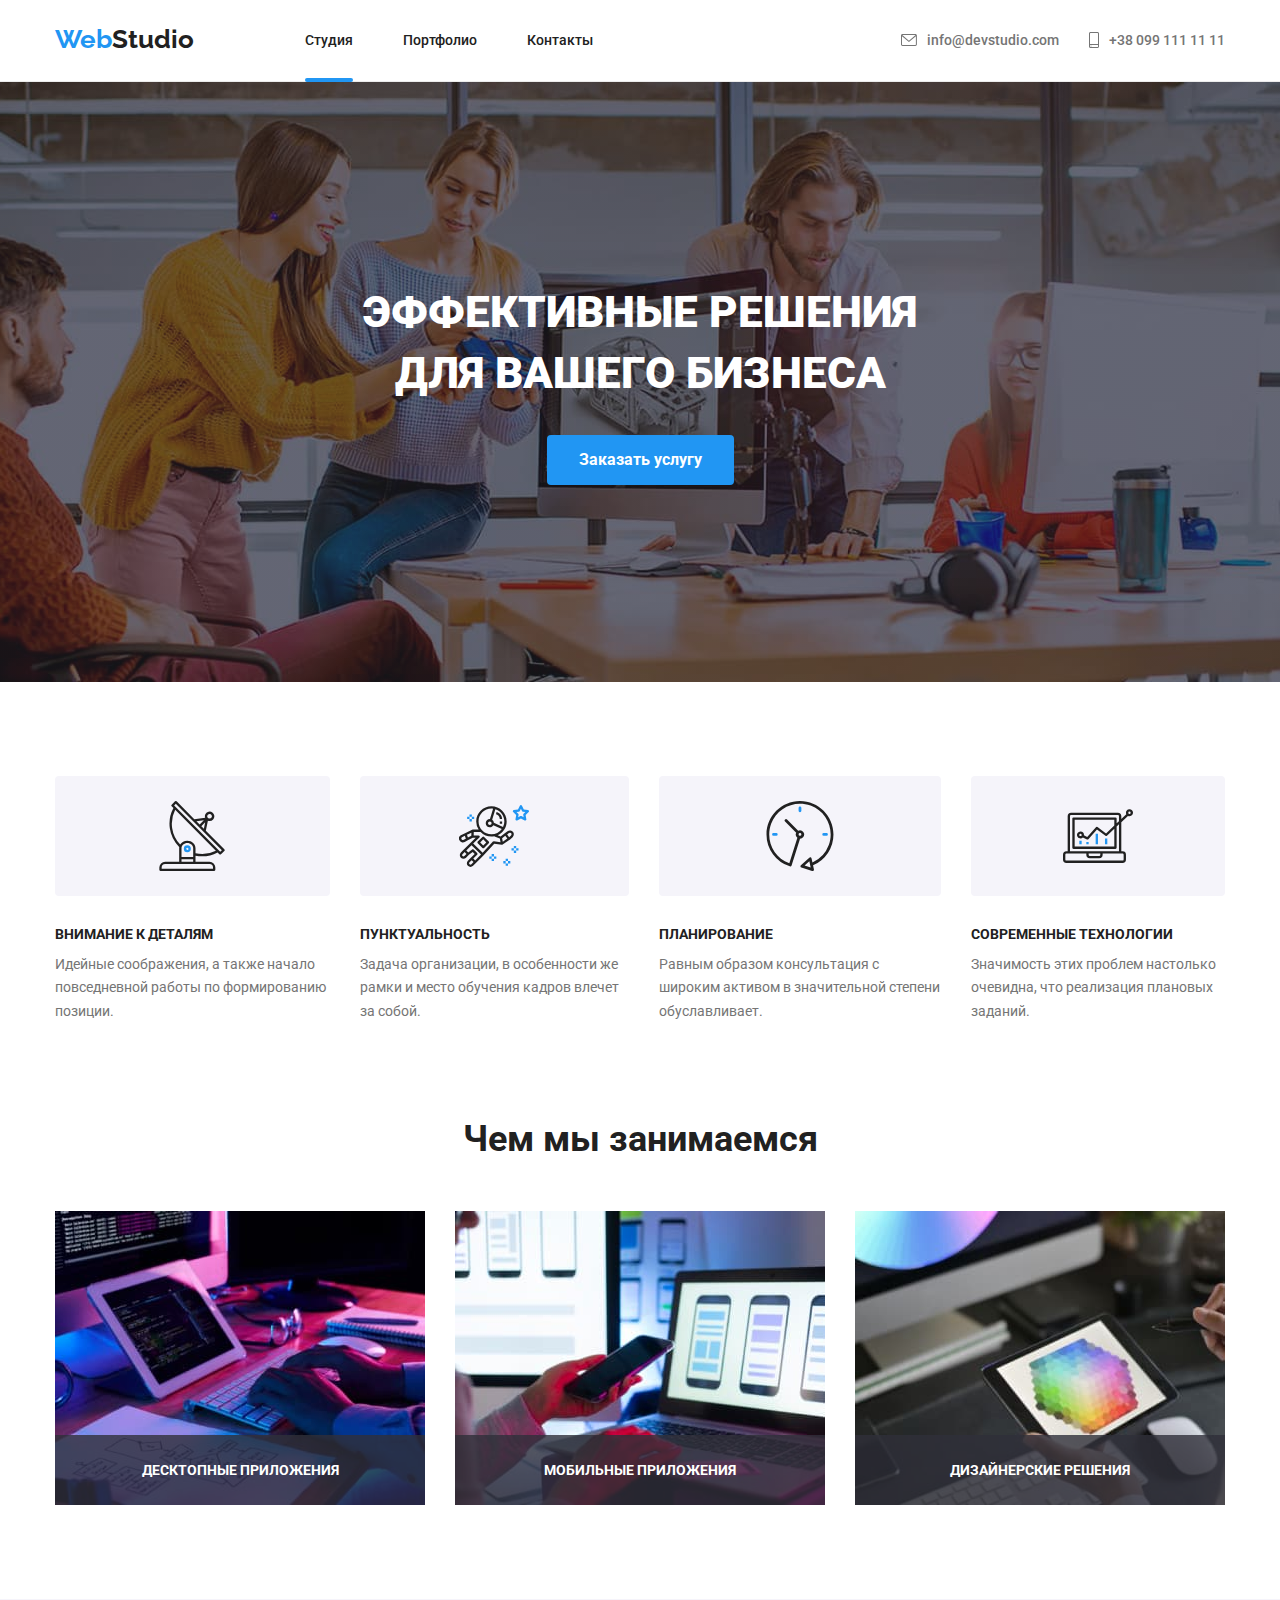
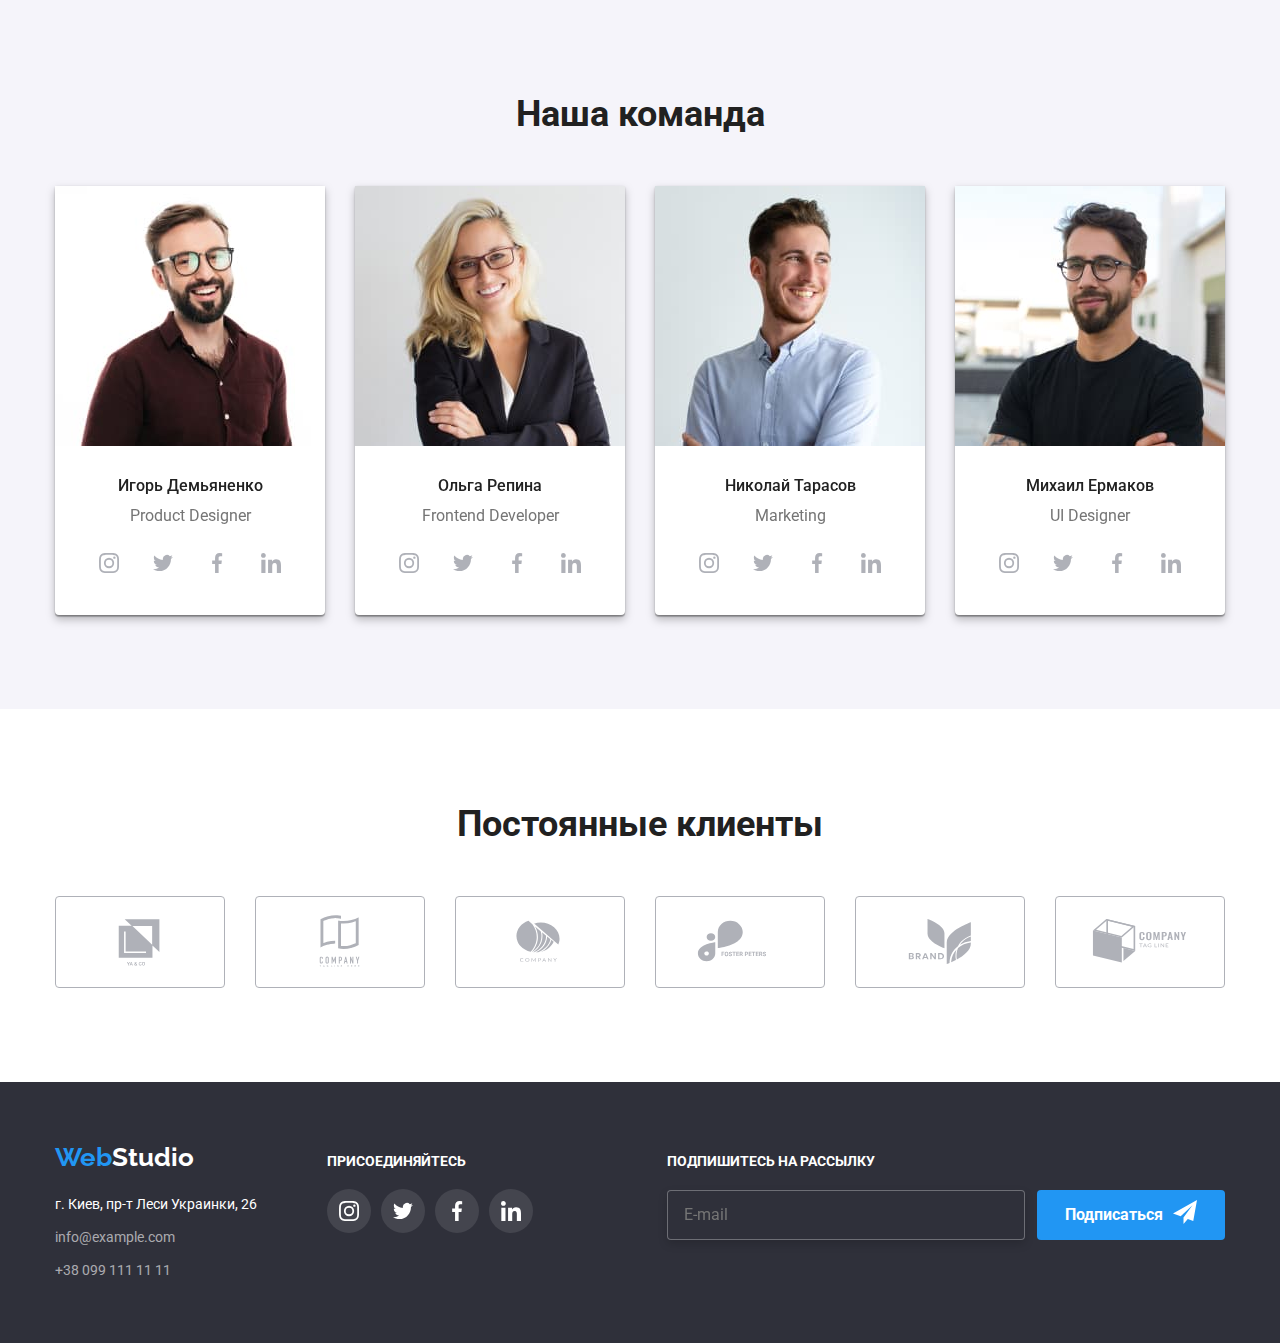
==== commit e755bac2: "АДАПТИВНА" ====
--- a/index.html
+++ b/index.html
@@ -20,7 +20,7 @@
 <!--Шапка-->
 <header class="cap">
     <div class="container cap--flex">
-        <nav class="nav-link">
+        <div class="nav-link">
             <a class="nav-link__logo" href="./index.html">Web<span
                         class="nav-link__logo-studio">Studio</span>
             </a>
@@ -35,19 +35,22 @@
                     <use class="icon-menu" href="images/symbol-defs.svg#icon-menu"></use>
                 </svg>
             </button>
-        </nav>
-            <div class="menu-container" id="menu-container" data-menu>
-                <ul class="site-navigation">
-                    <li class="site-navigation__item">
-                        <a viewport class="site-navigation__link  site-navigation__active" href="./index.html">Студия</a>
-                    </li>
-                    <li class="site-navigation__item">
-                        <a viewport class="site-navigation__link" href="./portfolio.html">Портфолио</a>
-                    </li>
-                    <li class="site-navigation__item">
-                        <a viewport class="site-navigation__link" href="">Контакты</a>
-                    </li>
-                </ul>
+        </div>
+        <div class="menu-container" id="menu-container">
+            <div class="menu-container__box">
+                <nav class="menu-container__nav">
+                    <ul class="site-navigation">
+                        <li class="site-navigation__item">
+                            <a class="site-navigation__link  site-navigation__active" href="./index.html">Студия</a>
+                        </li>
+                        <li class="site-navigation__item">
+                            <a class="site-navigation__link" href="./portfolio.html">Портфолио</a>
+                        </li>
+                        <li class="site-navigation__item">
+                            <a class="site-navigation__link" href="">Контакты</a>
+                        </li>
+                    </ul>
+                </nav>
                 <ul class="contacts">
                     <li class="contacts__item">
                         <a class="contacts__link contacts__link--mail" href="mailto:info@devstudio.com">
@@ -81,13 +84,66 @@
                 </ul>
             </div>
         </div>
+        
+        <div class="menu-container-tel" id="menu-container-tel" data-menu>
+            <div class="menu-container__box">
+                <nav class="menu-container__nav">
+                    <ul class="site-navigation">
+                        <li class="site-navigation__item">
+                            <a class="site-navigation__link  site-navigation__active" href="./index.html">Студия</a>
+                        </li>
+                        <li class="site-navigation__item">
+                            <a class="site-navigation__link" href="./portfolio.html">Портфолио</a>
+                        </li>
+                        <li class="site-navigation__item">
+                            <a class="site-navigation__link" href="">Контакты</a>
+                        </li>
+                    </ul>
+                </nav>
+                <div>
+                    <ul class="contacts">
+                        <li class="contacts__item">
+                            <a class="contacts__link contacts__link--mail" href="mailto:info@devstudio.com">
+                                <svg class="contacts__imgs">
+                                    <use href="images/symbol-defs.svg#icon-envelope-2">
+                                    </use>
+                                </svg>info@devstudio.com
+                            </a>
+                        </li>
+                        <li class="contacts__item">
+                            <a class="contacts__link contacts__link--tel" href="tel:+380961111111">
+                                <svg class="contacts__svg">
+                                    <use href="images/symbol-defs.svg#icon-smartphone-1"></use>
+                                </svg>+38 099 111 11 11
+                            </a>
+                        </li>
+                    </ul>
+                    <ul class="socials">
+                        <li class="socials__item">
+                            <a class="socials__link" href="">Instagram</a>
+                        </li>
+                        <li class="socials__item">
+                            <a class="socials__link" href="">Twitter</a>
+                        </li>
+                        <li class="socials__item">
+                            <a class="socials__link" href="">Facebook</a>
+                        </li>
+                        <li class="socials__item">
+                            <a class="socials__link" href="">Linkedin</a>
+                        </li>
+                    </ul>
+                </div>
+            </div>
+        </div>
     </div>
 </header>
 <main>
     <!--Заказать послугу-->
     <section  class="hero hero__container">     
-        <h1 class="hero__headline">Эффективные решения<br> для вашего бизнеса</h1>
-        <button data-modal-open class="hero__button" type="button">Заказать услугу</button>
+        <div class="container">
+            <h1 class="hero__headline">Эффективные решения<br> для вашего бизнеса</h1>
+            <button data-modal-open class="hero__button" type="button">Заказать услугу</button>
+        </div>
     </section>
     <!--Особливості-->
     <section class="section">
@@ -144,7 +200,7 @@
                 <li class="employment__item">
                     <div class="employment__box">
                         <picture>
-                            <source srcset="images/comp.jpg 1x, images/comp@2x.jpg 2x" type="image/jpg" />
+                            <source srcset="images/comp.jpg 1x, images/comp@2x.jpg 2x" type="image/jpg" media="(min-width: 1200px)"/>
                             <img src="images/comp.jpg" alt="Програмист набирает код" width="370">
                         </picture>
                         <p class="employment__text">Десктопные приложения</p>
@@ -153,7 +209,7 @@
                 <li class="employment__item">
                     <div class="employment__box">
                         <picture>
-                            <source srcset="images/application.jpg 1x, images/application@2x.jpg 2x" type="image/jpg" />
+                            <source srcset="images/application.jpg 1x, images/application@2x.jpg 2x" type="image/jpg" media="(min-width: 1200px)" />
                             <img src="images/application.jpg" alt="Програмист создаёт мобильное приложение" width="370">
                         </picture>
                         <p class="employment__text">Мобильные приложения</p>
@@ -162,7 +218,7 @@
                 <li class="employment__item">
                     <div class="employment__box">
                         <picture>
-                            <source srcset="images/desing.jpg 1x, images/desing@2x.jpg 2x" type="image/jpg" />
+                            <source srcset="images/desing.jpg 1x, images/desing@2x.jpg 2x" type="image/jpg" media="(min-width: 1200px)" />
                             <img src="images/desing.jpg" alt="Програмист показывает графический дизайн" width="370">
                         </picture>
                         <p class="employment__text">Дизайнерские решения</p>
@@ -178,9 +234,11 @@
             <ul class="team">
                 <li class="team__item">
                     <picture>
+                        <source srcset="images/produkt-desk.jpg 1x , images/produkt-desk@2x.jpg 2x" type="image/jpg"
+                            media="(min-width: 1200px)">
+                        <source srcset="images/produkt-tabl.jpg 1x , images/produkt-tabl@2x.jpg 2x" type="image/jpg"
+                            media="(min-width: 768px) and (max-width: 1199px)">
                         <source  srcset="images/produkt-tel.jpg 1x , images/produkt-tel@2x.jpg 2x"  type="image/jpg" media="(max-width: 767px)" >
-                        <source srcset="images/produkt-tabl.jpg 1x , images/produkt-tabl@2x.jpg 2x" type="image/jpg" media="(min-width: 768px) and (max-width: 1199px)">
-                        <source srcset="images/produkt-desk.jpg 1x , images/produkt-desk@2x.jpg 2x" type="image/jpg" media="(min-width: 1200px)">
                         <img src="images/produkt-tel.jpg" alt="Парень в очках держыт ноутбук.Улыбается " width="270" >
                     </picture>
                     <div class="team-box">
@@ -220,10 +278,10 @@
                 </li>
                 <li class="team__item">
                     <picture>
+                        <source srcset="images/frontend-desk.jpg 1x , images/frontend-desk@2x.jpg 2x" type="image/jpg" media="(min-width: 1200px)">
+                        <source srcset="images/frontend-tabl.jpg 1x , images/frontend-tabl@2x.jpg 2x" type="image/jpg"
+                            media="(min-width: 768px) and (max-width: 1199px)">
                         <source srcset="images/frontend-tel.jpg 1x , images/frontend-tel@2x.jpg 2x" type="image/jpg" media="(max-width: 767px)">
-                        <source srcset="images/frontend-tabl.jpg 1x , images/frontend-tabl@2x.jpg 2x" type="image/jpg" media="(min-width: 768px) and (max-width: 1199px)">
-                        <source srcset="images/frontend-desk.jpg 1x , images/frontend-desk@2x.jpg 2x" type="image/jpg"
-                            media="(min-width: 1200px)">
                         <img src="images/frontend-tel.jpg" alt="Девушка блондинка в очках.Улыбается" width="270">
                     </picture>
                     <div class="team-box">
@@ -263,12 +321,12 @@
                 </li>
                 <li class="team__item">
                     <picture>
+                        <source srcset="images/marketing-desk.jpg 1x , images/marketing-desk@2x.jpg 2x" type="image/jpg"
+                            media="(min-width: 1200px)">
+                        <source srcset="images/marketing-tabl.jpg 1x , images/marketing-tabl@2x.jpg 2x" type="image/jpg"
+                            media="(min-width: 768px) and (max-width: 1199px)">
                         <source srcset="images/marketing-tel.jpg 1x , images/marketing-tel@2x.jpg 2x" type="image/jpg"
                             media="(max-width: 767px)">
-                        <source srcset="images/marketing-tabl.jpg 1x , images/marketing-tabl@2x.jpg 2x" type="image/jpg"
-                            media="(min-width: 768px) and (max-width: 1199px)">
-                        <source srcset="images/marketing-desk.jpg 1x , images/marketing-desk@2x.jpg 2x" type="image/jpg"
-                            media="(min-width: 1200px)">
                         <img src="images/marketing-tel.jpg" alt="Парень в светлой рубашке.Улыбается" width="270">
                     </picture>
                     <div class="team-box">
@@ -308,12 +366,12 @@
                 </li>
                 <li class="team__item">
                     <picture>
+                        <source srcset="images/desinger-desk.jpg 1x , images/desinger-desk@2x.jpg 2x" type="image/jpg"
+                            media="(min-width: 1200px)">
+                        <source srcset="images/desinger-tabl.jpg 1x , images/desinger-tabl@2x.jpg 2x" type="image/jpg"
+                            media="(min-width: 768px) and (max-width: 1199px)">
                         <source srcset="images/desinger-tel.jpg 1x , images/desinger-tel@2x.jpg 2x" type="image/jpg"
                             media="(max-width: 767px)">
-                        <source srcset="images/desinger-tabl.jpg 1x , images/desinger-tabl@2x.jpg 2x" type="image/jpg"
-                            media="(min-width: 768px) and (max-width: 1199px)">
-                        <source srcset="images/desinger-desk.jpg 1x , images/desinger-desk@2x.jpg 2x" type="image/jpg"
-                            media="(min-width: 1200px)">
                         <img src="images/desinger-tel.jpg" alt="Парень в очках и чёорной футболке.Улыбается" width="270">
                     </picture>
                     <div class="team-box">
@@ -471,7 +529,7 @@
             <h2 class="form__title">Подпишитесь на рассылку</h2>
             <div class="form__container">
                 <label>
-                    <input class="form__mail" name="mail" type="mail" id="mails" placeholder="E-mail">
+                    <input class="form__mail" name="mail" type="email" id="mails" placeholder="E-mail">
                 </label>
                 <button class="form__button">Подписаться
                     <svg class="form__svg">
@@ -523,7 +581,7 @@
                         <label class="js-box__label" for="mail">
                             Почта
                         </label>
-                        <input class="js-box__input" type="mail" id="mail" name="mail">
+                        <input class="js-box__input" type="email" id="mail" name="mail">
                         <svg class="js-box__svg">
                             <use href="images/symbol-defs.svg#icon-Vector-3"></use>
                         </svg>
--- a/css/main.min.css
+++ b/css/main.min.css
@@ -1 +1 @@
-html{box-sizing:border-box;margin-left:0;margin-right:0}*,*::before,*::after{box-sizing:inherit}h1,h2,h3,ul,li,p{margin-top:0px;margin-bottom:0px;padding:0px}header{background:#fff}img{display:block}body{background:var(--main-page-bascground);font-family:"Roboto",sans-serif}.container{margin-left:auto;margin-right:auto;padding-left:15px;padding-right:15px}@media screen and (max-width: 767px){.container{width:480px}}@media screen and (min-width: 768px)and (max-width: 1199px){.container{width:768px}}@media screen and (min-width: 1200px){.container{width:1200px}}ul{list-style:none}.section{width:100%}@media screen and (min-width: 1200px){.section{padding-top:94px;padding-bottom:94px}}@media screen and (max-width: 1199px){.section{padding-top:60px;padding-bottom:60px}}.section--no-padding-top{padding-top:0}.section--background{background:#f5f4fa;min-width:480px;width:100%}.section__title{font-weight:700;font-size:36px;line-height:1.2;text-align:center;color:#212121}@media screen and (max-width: 1199px){.section__title{margin-bottom:30px}}@media screen and (min-width: 1200px){.section__title{margin-bottom:50px}}.section__title-none{display:none}@media screen and (max-width: 767px){img{width:450px}}@media screen and (min-width: 768px)and (max-width: 1199px){img{width:354px}}.cap{border-bottom:1px solid #ececec}@media screen and (min-width: 768px){.cap--flex{display:flex}}@media screen and (max-width: 767px){.nav-link{display:flex;justify-content:space-between}}.nav-link__logo{display:block;color:#2196f3;text-decoration:none;font-family:Raleway;font-weight:700;font-size:26px;line-height:1.2}@media screen and (max-width: 767px){.nav-link__logo{padding-top:16px;padding-bottom:16px}}@media screen and (min-width: 768px){.nav-link__logo{padding-top:24px;padding-bottom:25px}}.nav-link__logo-studio{color:#212121}.menu-button{z-index:2;display:inline-flex;padding:0;border:none;background-color:#fff;align-items:center}.menu-button .icon-cross{display:none}.menu-button.is-open .icon-cross{display:block}.menu-button.is-open .icon-menu{display:none}.menu-button:hover,.menu-button:focus{fill:#2196f3}@media screen and (min-width: 767px){.menu-button{display:none}}@media screen and (min-width: 768px){.menu-container{display:flex}}@media screen and (max-width: 767px){.menu-container{position:fixed;z-index:1;background-color:#fff;padding:48px 40px;display:none;top:0;left:0;min-width:480px;width:100%;height:100%}.menu-container.is-open{display:block}}@media screen and (max-width: 767px){.site-navigation{margin-bottom:302px}}@media screen and (min-width: 768px){.site-navigation{margin-left:88px;display:flex}}@media screen and (min-width: 1200px){.site-navigation{margin-left:111px}}@media screen and (min-width: 768px){.site-navigation__item{display:block;position:relative}.site-navigation__item:not(:last-child){margin-right:50px}}@media screen and (max-width: 767px){.site-navigation__item:not(:last-child){margin-bottom:32px}}.site-navigation__link{text-decoration:none;color:#212121;transition-property:color,fill;transition-duration:250ms;transition-timing-function:cubic-bezier(0.4, 0, 0.2, 1)}@media screen and (min-width: 768px){.site-navigation__link{display:block;font-weight:500;font-size:14px;line-height:1.2}}@media screen and (max-width: 767px){.site-navigation__link{font-weight:500;font-size:40px;line-height:47px;padding-top:15px;padding-bottom:15px}}@media screen and (min-width: 768px){.site-navigation__link{padding-top:32px;padding-bottom:32px}}.site-navigation__link:hover,.site-navigation__link:focus{color:#2196f3;fill:#2196f3}@media screen and (min-width: 768px){.site-navigation__active::after{content:"";position:absolute;display:inline-block;width:100%;height:4px;background:#2196f3;border-radius:2px;display:flex;top:97%;color:#2196f3}}@media screen and (min-width: 1200px){.contacts{margin-left:305px;display:flex}.contacts__item:not(:last-child){margin-right:30px}}@media screen and (max-width: 767px){.contacts__item:first-child{margin-bottom:32px}}@media screen and (min-width: 768px)and (max-width: 1199px){.contacts{margin-left:84px}}.contacts__link{display:inline-flex;font-weight:500;font-size:14px;line-height:1.2;color:#757575;text-decoration:none;fill:#757575;align-items:center;transition-property:color,fill;transition-duration:250ms;transition-timing-function:cubic-bezier(0.4, 0, 0.2, 1)}@media screen and (max-width: 767px){.contacts__link--mail{font-weight:500;font-size:34px;line-height:40px;color:#2196f3}}@media screen and (max-width: 767px){.contacts__link--tel{font-weight:500;font-size:24px;line-height:28px}}@media screen and (min-width: 768px){.contacts__link{padding-top:32px;padding-bottom:32px}}@media screen and (min-width: 768px)and (max-width: 1199px){.contacts__link{padding-top:10px;padding-bottom:10px}}.contacts__link:hover,.contacts__link:focus{color:#2196f3;fill:#2196f3}@media screen and (max-width: 767px){.contacts__svg{display:none}}@media screen and (min-width: 768px){.contacts__svg{height:16px;width:10px;margin-right:10px;align-items:center}}@media screen and (max-width: 767px){.contacts__imgs{display:none}}@media screen and (min-width: 768px){.contacts__imgs{height:12px;width:16px;margin-right:10px}}.socials{margin-top:64px;display:flex}@media screen and (min-width: 768px){.socials{display:none}}.socials__item{padding-left:10px;padding-right:10px}.socials__item:nth-child(-n+3){border-right:1px solid rgba(33,33,33,.2)}.socials__item:last-child{padding-left:10px;padding-right:0}.socials__item:first-child{padding-right:10px;padding-left:0}.socials__link{font-weight:500;color:#757575;text-decoration:none;font-weight:500;font-size:18px;line-height:22px;color:#2196f3}.modal-open{overflow-y:hidden}.hero{background:#2f303a;text-align:center}@media screen and (max-width: 1199px){.hero{padding:118px 0}}@media screen and (min-width: 1200px){.hero{padding:200px 0}}.hero__container{margin-left:auto;margin-right:auto;background-image:linear-gradient(to right, rgba(47, 48, 58, 0.4), rgba(47, 48, 58, 0.4)),url("../images/Img123.jpg");background-repeat:no-repeat;background-position:center;background-size:cover}@media screen and (max-width: 767px){.hero__container{height:400px;min-width:480px}}@media screen and (min-width: 768px)and (max-width: 1199px){.hero__container{height:400px;min-width:768px}}@media screen and (min-width: 1200px){.hero__container{height:600px;max-width:1600px}}@media screen and (max-width: 767px){.hero__container{background-image:linear-gradient(to right, rgba(47, 48, 58, 0.4), rgba(47, 48, 58, 0.4)),url("../images/Header-tel.jpg")}}@media screen and (max-width: 767px)and (-webkit-min-device-pixel-ratio: 2), screen and (max-width: 767px)and (min-resolution: 2dppx){.hero__container{background-image:linear-gradient(to right, rgba(47, 48, 58, 0.4), rgba(47, 48, 58, 0.4)),url("../images/Header-tel@2x.jpg")}}@media screen and (min-width: 768px)and (max-width: 1199px){.hero__container{background-image:linear-gradient(to right, rgba(47, 48, 58, 0.4), rgba(47, 48, 58, 0.4)),url("../images/Header-tabl.jpg")}}@media screen and (min-width: 768px)and (max-width: 1199px)and (-webkit-min-device-pixel-ratio: 2), screen and (min-width: 768px)and (max-width: 1199px)and (min-resolution: 2dppx){.hero__container{background-image:linear-gradient(to right, rgba(47, 48, 58, 0.4), rgba(47, 48, 58, 0.4)),url("../images/Header-tabl@2x.jpg")}}@media screen and (min-width: 1200px){.hero__container{background-image:linear-gradient(to right, rgba(47, 48, 58, 0.4), rgba(47, 48, 58, 0.4)),url("../images/Header-desk.jpg")}}@media screen and (min-width: 1200px)and (-webkit-min-device-pixel-ratio: 2), screen and (min-width: 1200px)and (min-resolution: 2dppx){.hero__container{background-image:linear-gradient(to right, rgba(47, 48, 58, 0.4), rgba(47, 48, 58, 0.4)),url("../images/Header-desk@2x.jpg")}}.hero__headline{font-weight:900;font-size:44px;line-height:1.4;text-transform:uppercase;color:#fff}@media screen and (max-width: 767px){.hero__headline{font-weight:900;font-size:26px;line-height:42px}}.hero__button{border:transparent;cursor:pointer;background:#2196f3;font-weight:700;font-size:16px;align-items:center;line-height:1.9;color:#fff;margin-top:30px;padding:10px 32px;border-radius:4px;transition-property:box-shadow,border-radius;transition-duration:250ms;transition-timing-function:cubic-bezier(0.4, 0, 0.2, 1)}.hero__button:hover,.hero__button:focus{box-shadow:0px 4px 4px rgba(0,0,0,.15);border-radius:4px}@media screen and (min-width: 1200px){.peculiarities{display:flex;justify-content:space-between}.peculiarities__item:not(:last-child){margin-right:30px}}@media screen and (min-width: 768px)and (max-width: 1199px){.peculiarities__item{width:calc((100% - 60px)/2);margin:15px}}@media screen and (min-width: 768px)and (max-width: 1199px){.peculiarities{display:flex;flex-wrap:wrap;margin:-15px}}@media screen and (max-width: 767px){.peculiarities__item:not(:last-child){margin-bottom:30px}}.peculiarities__title{font-weight:700;font-size:14px;line-height:1.2;text-transform:uppercase;color:#212121}@media screen and (max-width: 767px){.peculiarities__title{text-align:center}}.peculiarities__text{font-size:14px;line-height:1.7;color:#757575;margin-top:10px}.peculiarities__imgs{width:70px;height:70px;display:block;fill:#afb1b8}.peculiarities__box{height:120px;background-color:#f5f4fa;margin-bottom:30px;border-radius:4px;display:flex;align-items:center;justify-content:center}@media screen and (min-width: 1200px){.employment{display:flex;justify-content:space-between}.employment__item:not(:last-child){margin-right:30px}}.employment__box{position:relative}.employment__text{height:70px;position:absolute;width:100%;background:rgba(47,48,58,.8);transform:translateY(-100%);font-weight:700;font-size:14px;line-height:1.2;text-transform:uppercase;display:flex;align-items:center;justify-content:center;color:#fff}@media screen and (max-width: 1199px){.section.section--no-padding-top{display:none}}@media screen and (min-width: 1200px){.team{display:flex;justify-content:space-between}}@media screen and (min-width: 768px)and (max-width: 1199px){.team{display:flex;flex-wrap:wrap;margin:-15px}}.team__item{background:#fff;box-shadow:0px 1px 3px rgba(0,0,0,.12),0px 1px 1px rgba(0,0,0,.14),0px 2px 1px rgba(0,0,0,.2);border-radius:0px 0px 4px 4px;filter:drop-shadow(0px 4px 4px rgba(0, 0, 0, 0.25))}@media screen and (max-width: 767px){.team__item:not(:last-child){margin-bottom:30px}}@media screen and (min-width: 768px)and (max-width: 1199px){.team__item{width:calc((100% - 60px)/2);margin:15px}}.team-box{padding-top:30px;padding-bottom:30px}.team-box__title{font-weight:500;font-size:16px;line-height:1.2;text-align:center;color:#212121}.team-box__text{font-size:16px;line-height:1.2;text-align:center;color:#757575;margin-top:10px}.networks{margin-top:16px;justify-content:center;display:flex}.networks__items:not(:first-child){margin-left:10px}.networks__imgs{height:20px;width:20px}.networks__link{width:44px;height:44px;display:flex;fill:#afb1b8;align-items:center;justify-content:center;border-radius:50%;transition-property:background,fill,border-radius;transition-duration:250ms;transition-timing-function:cubic-bezier(0.4, 0, 0.2, 1)}.networks__link:hover,.networks__link:focus{border-radius:50%;background:#2196f3;fill:#fff}@media screen and (min-width: 1200px){.customers{display:flex;margin-top:50px}}@media screen and (max-width: 1199px){.customers{flex-wrap:wrap;display:flex;margin:-15px}}.customers__link{width:100%;height:100%;border:1px solid #afb1b8;border-radius:4px;display:flex;fill:#afb1b8;align-items:center;justify-content:center;transition-property:border-color,fill,filter;transition-duration:250ms;transition-timing-function:cubic-bezier(0.4, 0, 0.2, 1)}.customers__link:focus,.customers__link:hover{border-color:#2196f3;filter:drop-shadow(0px 4px 4px rgba(0, 0, 0, 0.25));fill:#2196f3}.customers__imgs{height:60px;width:106px}.customers__item{width:170px;height:92px}@media screen and (min-width: 1200px){.customers__item:not(:last-child){margin-right:30px}}@media screen and (max-width: 767px){.customers__item{width:calc((100% - 60px)/2);margin:15px}}@media screen and (min-width: 768px)and (max-width: 1199px){.customers__item{width:calc((100% - 90px)/3);margin:15px}}.footers{min-width:480px;width:100%;background:#2f303a;width:100%;padding:60px 0}@media screen and (min-width: 1200px){.footers--flex{display:flex;align-items:baseline}}@media screen and (max-width: 1199px){.footers{text-align:center}}@media screen and (min-width: 768px)and (max-width: 1199px){.footers__box{display:flex;justify-content:center;align-items:baseline}}@media screen and (min-width: 1200px){.footers__box{display:flex;align-items:baseline}}.footers__logo-studios{color:#fff}.footers__logo{color:#2196f3;text-decoration:none;font-family:Raleway;font-weight:700;font-size:26px;line-height:1.2}.address{margin-top:20px}.address__contact{font-size:14px;line-height:1.7;font-style:normal}.address__link{margin-bottom:9px}.address__maps{color:#fff;text-decoration:none}.address__contacts-email{display:inline-block;color:rgba(255,255,255,.6);text-decoration:none}.address__contacts-tel{display:inline-block;color:rgba(255,255,255,.6);text-decoration:none}.social__items:not(:last-child){margin-right:10px}@media screen and (min-width: 1200px){.social{margin-left:70px}}@media screen and (max-width: 767px){.social{margin-top:60px}}@media screen and (min-width: 768px)and (max-width: 1199px){.social{margin-left:165px}}.social__margin-top{margin-top:20px;display:flex;align-items:baseline}@media screen and (max-width: 1199px){.social__margin-top{justify-content:center}}.social__title{font-weight:700;font-size:14px;line-height:16px;text-transform:uppercase;color:#fff}.social__link{width:44px;height:44px;background:rgba(255,255,255,.1);border:1px;border-radius:50%;padding:12px;display:block;fill:#fff;transition-property:background-color;transition-duration:250ms;transition-timing-function:cubic-bezier(0.4, 0, 0.2, 1)}.social__link:hover,.social__link:focus{background-color:#2196f3}.social__imgs{width:20px;height:20px}.form{margin-left:auto}@media screen and (min-width: 1200px){.form__container{margin-top:20px;display:flex}}.form__button{border:transparent;cursor:pointer;padding:10px 28px;font-family:Roboto;font-weight:700;font-size:16px;line-height:1.9;background-color:#2196f3;color:#fff;border-radius:4px;transition-property:background-color,box-shadow,border-radius;transition-duration:250ms;transition-timing-function:cubic-bezier(0.4, 0, 0.2, 1)}@media screen and (min-width: 1200px){.form__button{margin-left:12px;display:flex}}@media screen and (max-width: 1199px){.form__button{margin-top:20px;margin-left:auto;margin-right:auto;display:flex}}.form__button:hover,.form__button:focus{background-color:#2196f3;box-shadow:0px 4px 4px rgba(0,0,0,.15);border-radius:4px}.form__title{font-weight:700;font-size:14px;line-height:1.2;text-transform:uppercase;color:#fff}@media screen and (max-width: 1199px){.form__title{margin-top:60px;margin-bottom:20px}}.form__mail{min-height:50px;padding:15px 16px;background-color:#2f303a;color:#fff;border:1px solid rgba(255,255,255,.3);box-sizing:border-box;filter:drop-shadow(0px 4px 4px rgba(0, 0, 0, 0.15));border-radius:4px}@media screen and (max-width: 1199px){.form__mail{width:450px}}@media screen and (min-width: 1200px){.form__mail{width:358px}}.form__svg{width:24px;height:24px;margin-left:10px}.js-speaker-form{padding:40px;display:block}.js-speaker-form__title{margin-bottom:12px;font-weight:700;font-size:20px;line-height:1.2;text-align:center;color:#212121}.js-box{text-decoration:none}.js-box:not(:first-child){margin-top:10px}.js-box__svg{position:absolute;width:13px;height:13px}@media screen and (min-width: 1200px){.js-box__svg{transform:translateY(14px) translateX(-433px)}}@media screen and (max-width: 1199px){.js-box__svg{transform:translateY(14px) translateX(-355px)}}.js-box__label{position:relative;display:block;margin-bottom:4px;font-size:12px;line-height:1.2;color:#757575}.js-box__input{height:40px;padding-top:11px;padding-left:42px;padding-right:12px;padding-bottom:11px;border:1px solid rgba(33,33,33,.2);box-sizing:border-box;border-radius:4px;cursor:pointer;transition-property:barder-color;transition-duration:250ms;transition-timing-function:cubic-bezier(0.4, 0, 0.2, 1)}@media screen and (max-width: 1199px){.js-box__input{width:370px}}@media screen and (min-width: 1200px){.js-box__input{width:448px}}.js-box__input:focus{border-color:#2196f3}.js-box__input:focus~.js-box__svg{fill:#2196f3;transition-property:fill;transition-duration:250ms;transition-timing-function:cubic-bezier(0.4, 0, 0.2, 1)}.js-box__textarea{display:block;resize:none;cursor:pointer;width:448px;min-height:120px;padding:12px 16px;border:1px solid rgba(33,33,33,.2);box-sizing:border-box;border-radius:4px}.js-box__textarea:focus{border-color:#2196f3;transition-property:barder-color;transition-duration:250ms;transition-timing-function:cubic-bezier(0.4, 0, 0.2, 1)}@media screen and (max-width: 1199px){.js-box__textarea{width:370px}}@media screen and (min-width: 1200px){.js-box__textarea{width:448px}}.js-item{text-align:center;margin-top:20px}.js-item__conditions{justify-content:center;display:flex;align-items:center;font-size:14px;line-height:1.9;letter-spacing:.03em;align-items:baseline}.js-item__checkbox{-webkit-appearance:none;-moz-appearance:none;appearance:none;position:absolute}.js-item__checkbox:checked+.js-item__icon{background-color:#2196f3;outline:1px solid #2196f3;background-origin:border-box;box-shadow:0px 4px 4px rgba(0,0,0,.25);transition-property:box-shadow,background-color,outline;transition-duration:250ms;transition-timing-function:cubic-bezier(0.4, 0, 0.2, 1)}.js-item__icon{display:inline-block;width:16px;height:15px;background-color:#fff;border-radius:1px;outline:1px solid #000;background-size:contain}.js-item__conditions-text{margin-left:7px;cursor:pointer;color:#757575}@media screen and (min-width: 1200px){.js-item__conditions-text{font-size:14px;line-height:1.9}}@media screen and (max-width: 1199px){.js-item__conditions-text{font-size:12px;line-height:14px}}.js-item__conditions-link{color:#2196f3}.js-item__button{border:transparent;margin-top:30px;padding:10px 55px;border-radius:4px;background:#2196f3;border-radius:4px;font-weight:700;font-size:16px;line-height:1.9;color:#fff;cursor:pointer;transition-property:box-shadow;transition-duration:250ms;transition-timing-function:cubic-bezier(0.4, 0, 0.2, 1)}.js-item__button:focus,.js-item__button:hover{box-shadow:0px 4px 4px rgba(0,0,0,.15)}.backdrop{z-index:2;position:fixed;top:0;left:0;width:100%;height:100%;background:rgba(0,0,0,.2);opacity:1;transform:opacity 250ms cubic-bezier(0.4, 0, 0.2, 1);overflow-y:scroll}.backdrop.is-hidden{opacity:0;pointer-events:none}.backdrop.is-hidden .modal{transform:translate(-50%, -50%) scale(0.9)}.modal{position:absolute;top:50%;left:50%;height:auto;transform:translate(-50%, -50%) scale(1);transition:transform 250ms cubic-bezier(0.4, 0, 0.2, 1);background-color:#fff;box-shadow:0px 1px 3px rgba(0,0,0,.12),0px 1px 1px rgba(0,0,0,.14),0px 2px 1px rgba(0,0,0,.2);border-radius:4px}@media screen and (max-width: 1199px){.modal{width:450px}}@media screen and (min-width: 1200px){.modal{width:528px}}.modal__button{position:absolute;top:8px;right:8px;width:30px;height:30px;background:#fff;border:1px solid rgba(0,0,0,.1);box-sizing:border-box;display:flex;align-items:center;border-radius:50%;cursor:pointer}.modal__button .modal__imgs:focus,.modal__button .modal__imgs:hover{fill:#2196f3}.modal__imgs{fill:#000;width:18px;height:18px;transition-property:fill;transition-duration:250ms;transition-timing-function:cubic-bezier(0.4, 0, 0.2, 1)}.list-nav{display:flex}.list-nav__item:not(:first-child){margin-left:8px}@media screen and (max-width: 767px){.list-nav{flex-wrap:wrap}.list-nav__item:nth-child(4){margin-left:0}.list-nav__item:nth-last-child(-n+2){margin-top:15px}}@media screen and (min-width: 768px){.list-nav{justify-content:center}}.list-nav__button{cursor:pointer;font-family:"Roboto",sans-serif;background:#f5f4fa;border-radius:4px;font-weight:500;font-size:16px;line-height:1.6;color:#212121;padding:6px 22px;border-color:#f5f4fa;border:transparent;transition-property:color,border-color,filter,background,box-shadow;transition-duration:250ms;transition-timing-function:cubic-bezier(0.4, 0, 0.2, 1)}.list-nav__button:focus,.list-nav__button:hover{background:#2196f3;box-shadow:0px 3px 1px rgba(0,0,0,.1),0px 1px 2px rgba(0,0,0,.08),0px 2px 2px rgba(0,0,0,.12);color:#fff;border-color:#2196f3;filter:drop-shadow(0px 4px 4px rgba(0, 0, 0, 0.25))}.portfolio{margin-top:50px;flex-wrap:wrap}.portfolio--flex{display:flex;justify-content:space-between}.portfolio__item{box-sizing:border-box}@media screen and (min-width: 1200px){.portfolio__item{margin-right:30px;margin-bottom:30px}.portfolio__item:nth-child(3n){margin-right:0}.portfolio__item:nth-last-child(-n+3){margin-bottom:0}}@media screen and (min-width: 768px)and (max-width: 1199px){.portfolio__item:nth-child(-n+7){margin-bottom:30px}}@media screen and (max-width: 767px){.portfolio__item:nth-child(-n+8){margin-bottom:30px}}.portfolio__link{display:block;text-decoration:none;transition-property:filter;transition-duration:250ms;transition-timing-function:cubic-bezier(0.4, 0, 0.2, 1)}.portfolio__link:hover,.portfolio__link:focus{filter:drop-shadow(0px 4px 4px rgba(0, 0, 0, 0.25))}.portfolio__link:hover .portfolio__animation,.portfolio__link:focus .portfolio__animation{transform:translateY(-100%);transition:transform 250ms cubic-bezier(0.4, 0, 0.2, 1)}.portfolio__box{position:relative;overflow:hidden}.portfolio__animation{position:absolute;align-items:center;justify-content:center;display:flex;background:rgba(33,150,243,.9);transition:transform 250ms cubic-bezier(0.4, 0, 0.2, 1)}@media screen and (max-width: 767px){.portfolio__animation{width:450px;height:100%}}@media screen and (min-width: 767px)and (max-width: 1199px){.portfolio__animation{width:354px;height:100%}}@media screen and (min-width: 1200px){.portfolio__animation{width:370px;height:100%}}.portfolio__anim-text{width:322px;height:168px;font-size:18px;line-height:1.5;color:#fff}.portfolio__wraper{background:#fff;border:1px solid #eee;padding:20px 24px}.portfolio__title{font-weight:700;font-size:18px;line-height:2;color:#212121}.portfolio__text{font-size:16px;line-height:1.9;color:#757575;margin-top:4px}/*# sourceMappingURL=main.min.css.map */+html{box-sizing:border-box;margin-left:0;margin-right:0}*,*::before,*::after{box-sizing:inherit}h1,h2,h3,ul,li,p{margin-top:0px;margin-bottom:0px;padding:0px}header{background:#fff}img{display:block}body{background:var(--main-page-bascground);font-family:"Roboto",sans-serif}.container{margin-left:auto;margin-right:auto;padding-left:15px;padding-right:15px}@media screen and (min-width: 480px){.container{width:480px}}@media screen and (min-width: 768px)and (max-width: 1199px){.container{width:768px}}@media screen and (min-width: 1200px){.container{width:1200px}}ul{list-style:none}.section{width:100%}@media screen and (min-width: 1200px){.section{padding-top:94px;padding-bottom:94px}}@media screen and (max-width: 1199px){.section{padding-top:60px;padding-bottom:60px}}.section--no-padding-top{padding-top:0}.section--background{background:#f5f4fa;width:100%}.section__title{font-weight:700;line-height:1.2;text-align:center;color:#212121}@media screen and (max-width: 1199px){.section__title{margin-bottom:30px;font-size:28px}}@media screen and (min-width: 1200px){.section__title{margin-bottom:50px;font-size:36px}}.section__title-none{display:none}img{width:100%}.cap{border-bottom:1px solid #ececec}@media screen and (min-width: 768px){.cap--flex{display:flex}}@media screen and (max-width: 767px){.nav-link{display:flex;justify-content:space-between}}.nav-link__logo{display:block;color:#2196f3;text-decoration:none;font-family:Raleway;font-weight:700;font-size:26px;line-height:1.2}@media screen and (max-width: 767px){.nav-link__logo{padding-top:16px;padding-bottom:16px}}@media screen and (min-width: 768px){.nav-link__logo{padding-top:24px;padding-bottom:25px}}.nav-link__logo-studio{color:#212121}.menu-button{z-index:2;display:inline-flex;padding:0;border:none;background-color:#fff;align-items:center}.menu-button .icon-cross{display:none}.menu-button.is-open .icon-cross{display:block}.menu-button.is-open .icon-menu{display:none}.menu-button:hover,.menu-button:focus{fill:#2196f3}@media screen and (min-width: 767px){.menu-button{display:none}}@media screen and (min-width: 768px){.menu-container-tel{display:none}}@media screen and (max-width: 767px){.menu-container-tel{overflow:auto;position:fixed;z-index:1;background-color:#fff;padding:48px 40px;display:none;top:0;left:0;width:100%;height:100%}.menu-container-tel.is-open{display:block}}@media screen and (min-width: 768px){.menu-container{margin-left:88px;width:100%}}@media screen and (max-width: 767px){.menu-container{display:none}}@media screen and (min-width: 1200px){.menu-container{margin-left:111px}}.menu-container__box{align-items:center;height:100%}@media screen and (min-width: 768px){.menu-container__box{display:flex;flex-direction:row;justify-content:space-between;width:100%}}@media screen and (max-width: 767px){.menu-container__box{display:flex;flex-direction:column;justify-content:space-between;align-items:flex-start}}.menu-container__nav{display:block}@media screen and (min-width: 768px){.site-navigation{display:flex}}@media screen and (min-width: 768px){.site-navigation__item{display:block;position:relative}.site-navigation__item:not(:last-child){margin-right:50px}}@media screen and (max-width: 767px){.site-navigation__item:not(:last-child){margin-bottom:32px}}.site-navigation__link{text-decoration:none;color:#212121;transition-property:color,fill;transition-duration:250ms;transition-timing-function:cubic-bezier(0.4, 0, 0.2, 1)}@media screen and (min-width: 768px){.site-navigation__link{display:block;font-weight:500;font-size:14px;line-height:1.2}}@media screen and (max-width: 767px){.site-navigation__link{font-weight:500;font-size:40px;line-height:47px;padding-top:15px;padding-bottom:15px}}@media screen and (min-width: 768px){.site-navigation__link{padding-top:32px;padding-bottom:32px}}.site-navigation__link:hover,.site-navigation__link:focus{color:#2196f3;fill:#2196f3}@media screen and (min-width: 768px){.site-navigation__active::after{content:"";position:absolute;display:inline-block;width:100%;height:4px;background:#2196f3;border-radius:2px;display:flex;top:97%;color:#2196f3}}@media screen and (min-width: 768px){.contacts__box{margin-left:auto}}@media screen and (max-width: 767px){.contacts__box{margin-top:auto}}@media screen and (min-width: 768px){.contacts{margin-left:auto}}@media screen and (min-width: 1200px){.contacts{display:flex}.contacts__item:not(:last-child){margin-right:30px}}@media screen and (max-width: 767px){.contacts__item:first-child{margin-bottom:32px}}@media screen and (min-width: 768px)and (max-width: 1199px){.contacts__item:last-child{margin-top:10px}}.contacts__link{display:inline-flex;font-weight:500;font-size:14px;line-height:1.2;color:#757575;text-decoration:none;fill:#757575;align-items:center;transition-property:color,fill;transition-duration:250ms;transition-timing-function:cubic-bezier(0.4, 0, 0.2, 1)}@media screen and (max-width: 767px){.contacts__link--mail{font-weight:500;font-size:34px;line-height:40px;color:#2196f3}}@media screen and (max-width: 767px){.contacts__link--tel{font-weight:500;font-size:24px;line-height:28px}}@media screen and (min-width: 1200px){.contacts__link{padding-top:32px;padding-bottom:32px}}.contacts__link:hover,.contacts__link:focus{color:#2196f3;fill:#2196f3}@media screen and (max-width: 767px){.contacts__svg{display:none}}@media screen and (min-width: 768px){.contacts__svg{height:16px;width:10px;margin-right:10px;align-items:center}}@media screen and (max-width: 767px){.contacts__imgs{display:none}}@media screen and (min-width: 768px){.contacts__imgs{height:12px;width:16px;margin-right:10px}}.socials{margin-top:64px;display:flex}@media screen and (min-width: 768px){.socials{display:none}}.socials__item{padding-left:10px;padding-right:10px}.socials__item:nth-child(-n+3){border-right:1px solid rgba(33,33,33,.2)}.socials__item:last-child{padding-left:10px;padding-right:0}.socials__item:first-child{padding-right:10px;padding-left:0}.socials__link{font-weight:500;color:#757575;text-decoration:none;font-weight:500;font-size:18px;line-height:22px;color:#2196f3}.modal-open{overflow-y:hidden}.hero{background:#2f303a;text-align:center}@media screen and (max-width: 1199px){.hero{padding:118px 0}}@media screen and (min-width: 1200px){.hero{padding:200px 0}}.hero__container{margin-left:auto;margin-right:auto;background-image:linear-gradient(to right, rgba(47, 48, 58, 0.4), rgba(47, 48, 58, 0.4)),url("../images/Img123.jpg");background-repeat:no-repeat;background-position:center;background-size:cover}@media screen and (max-width: 767px){.hero__container{height:400px}}@media screen and (min-width: 768px)and (max-width: 1199px){.hero__container{height:400px}}@media screen and (min-width: 1200px){.hero__container{height:600px}}@media screen and (max-width: 767px){.hero__container{background-image:linear-gradient(to right, rgba(47, 48, 58, 0.4), rgba(47, 48, 58, 0.4)),url("../images/Header-tel.jpg")}}@media screen and (max-width: 767px)and (-webkit-min-device-pixel-ratio: 2), screen and (max-width: 767px)and (min-resolution: 2dppx){.hero__container{background-image:linear-gradient(to right, rgba(47, 48, 58, 0.4), rgba(47, 48, 58, 0.4)),url("../images/Header-tel@2x.jpg")}}@media screen and (min-width: 768px)and (max-width: 1199px){.hero__container{background-image:linear-gradient(to right, rgba(47, 48, 58, 0.4), rgba(47, 48, 58, 0.4)),url("../images/Header-tabl.jpg")}}@media screen and (min-width: 768px)and (max-width: 1199px)and (-webkit-min-device-pixel-ratio: 2), screen and (min-width: 768px)and (max-width: 1199px)and (min-resolution: 2dppx){.hero__container{background-image:linear-gradient(to right, rgba(47, 48, 58, 0.4), rgba(47, 48, 58, 0.4)),url("../images/Header-tabl@2x.jpg")}}@media screen and (min-width: 1200px){.hero__container{background-image:linear-gradient(to right, rgba(47, 48, 58, 0.4), rgba(47, 48, 58, 0.4)),url("../images/Header-desk.jpg")}}@media screen and (min-width: 1200px)and (-webkit-min-device-pixel-ratio: 2), screen and (min-width: 1200px)and (min-resolution: 2dppx){.hero__container{background-image:linear-gradient(to right, rgba(47, 48, 58, 0.4), rgba(47, 48, 58, 0.4)),url("../images/Header-desk@2x.jpg")}}.hero__headline{font-weight:900;font-size:44px;line-height:1.4;text-transform:uppercase;color:#fff}@media screen and (max-width: 1199px){.hero__headline{font-weight:900;font-size:26px;line-height:42px}}.hero__button{border:transparent;cursor:pointer;background:#2196f3;font-weight:700;font-size:16px;align-items:center;line-height:1.9;color:#fff;margin-top:30px;padding:10px 32px;border-radius:4px;transition-property:box-shadow,border-radius;transition-duration:250ms;transition-timing-function:cubic-bezier(0.4, 0, 0.2, 1)}.hero__button:hover,.hero__button:focus{box-shadow:0px 4px 4px rgba(0,0,0,.15);border-radius:4px}@media screen and (min-width: 1200px){.peculiarities{display:flex;justify-content:space-between}.peculiarities__item:not(:last-child){margin-right:30px}}@media screen and (min-width: 768px)and (max-width: 1199px){.peculiarities__item{width:calc((100% - 60px)/2);margin:15px}}@media screen and (min-width: 768px)and (max-width: 1199px){.peculiarities{display:flex;flex-wrap:wrap;margin:-15px}}@media screen and (max-width: 767px){.peculiarities__item:not(:last-child){margin-bottom:30px}}.peculiarities__title{font-weight:700;font-size:14px;line-height:1.2;text-transform:uppercase;color:#212121}@media screen and (max-width: 767px){.peculiarities__title{text-align:center}}.peculiarities__text{font-size:14px;line-height:1.7;color:#757575;margin-top:10px}.peculiarities__imgs{width:70px;height:70px;display:block;fill:#afb1b8}.peculiarities__box{height:120px;background-color:#f5f4fa;margin-bottom:30px;border-radius:4px;display:flex;align-items:center;justify-content:center}@media screen and (min-width: 1200px){.employment{display:flex;justify-content:space-between}.employment__item:not(:last-child){margin-right:30px}}.employment__box{position:relative}.employment__text{height:70px;position:absolute;width:100%;background:rgba(47,48,58,.8);transform:translateY(-100%);font-weight:700;font-size:14px;line-height:1.2;text-transform:uppercase;display:flex;align-items:center;justify-content:center;color:#fff}@media screen and (max-width: 1199px){.section.section--no-padding-top{display:none}}@media screen and (min-width: 1200px){.team{display:flex;justify-content:space-between}}@media screen and (min-width: 768px)and (max-width: 1199px){.team{display:flex;flex-wrap:wrap;margin:-15px}}.team__item{background:#fff;box-shadow:0px 1px 3px rgba(0,0,0,.12),0px 1px 1px rgba(0,0,0,.14),0px 2px 1px rgba(0,0,0,.2);border-radius:0px 0px 4px 4px;filter:drop-shadow(0px 4px 4px rgba(0, 0, 0, 0.25))}@media screen and (max-width: 767px){.team__item:not(:last-child){margin-bottom:30px}}@media screen and (min-width: 768px)and (max-width: 1199px){.team__item{width:calc((100% - 60px)/2);margin:15px}}.team-box{padding-top:30px;padding-bottom:30px}.team-box__title{font-weight:500;font-size:16px;line-height:1.2;text-align:center;color:#212121}.team-box__text{font-size:16px;line-height:1.2;text-align:center;color:#757575;margin-top:10px}.networks{margin-top:16px;justify-content:center;display:flex}.networks__items:not(:first-child){margin-left:10px}.networks__imgs{height:20px;width:20px}.networks__link{width:44px;height:44px;display:flex;fill:#afb1b8;align-items:center;justify-content:center;border-radius:50%;transition-property:background,fill,border-radius;transition-duration:250ms;transition-timing-function:cubic-bezier(0.4, 0, 0.2, 1)}.networks__link:hover,.networks__link:focus{border-radius:50%;background:#2196f3;fill:#fff}@media screen and (min-width: 1200px){.customers{display:flex}}@media screen and (max-width: 1199px){.customers{flex-wrap:wrap;display:flex;margin:-15px}}.customers__link{width:100%;height:100%;border:1px solid #afb1b8;border-radius:4px;display:flex;fill:#afb1b8;align-items:center;justify-content:center;transition-property:border-color,fill,filter;transition-duration:250ms;transition-timing-function:cubic-bezier(0.4, 0, 0.2, 1)}.customers__link:focus,.customers__link:hover{border-color:#2196f3;filter:drop-shadow(0px 4px 4px rgba(0, 0, 0, 0.25));fill:#2196f3}.customers__imgs{height:60px;width:106px}.customers__item{width:170px;height:92px}@media screen and (min-width: 1200px){.customers__item:not(:last-child){margin-right:30px}}@media screen and (max-width: 767px){.customers__item{width:calc((100% - 60px)/2);margin:15px}}@media screen and (min-width: 768px)and (max-width: 1199px){.customers__item{width:calc((100% - 90px)/3);margin:15px}}.footers{width:100%;background:#2f303a;width:100%;padding:60px 0}@media screen and (min-width: 1200px){.footers--flex{display:flex;align-items:baseline}}@media screen and (max-width: 1199px){.footers{text-align:center}}@media screen and (min-width: 768px)and (max-width: 1199px){.footers__box{display:flex;justify-content:space-around;align-items:baseline}}@media screen and (min-width: 1200px){.footers__box{display:flex;align-items:baseline}}.footers__logo-studios{color:#fff}.footers__logo{color:#2196f3;text-decoration:none;font-family:Raleway;font-weight:700;font-size:26px;line-height:1.2}.address{margin-top:20px}.address__contact{font-size:14px;line-height:1.7;font-style:normal}.address__link{margin-bottom:9px}.address__maps{color:#fff;text-decoration:none}.address__contacts-email{display:inline-block;color:rgba(255,255,255,.6);text-decoration:none}.address__contacts-tel{display:inline-block;color:rgba(255,255,255,.6);text-decoration:none}.social__items:not(:last-child){margin-right:10px}@media screen and (min-width: 1200px){.social{margin-left:70px}}@media screen and (max-width: 767px){.social{margin-top:60px}}.social__margin-top{margin-top:20px;display:flex;align-items:baseline}@media screen and (max-width: 1199px){.social__margin-top{justify-content:center}}.social__title{font-weight:700;font-size:14px;line-height:16px;text-transform:uppercase;color:#fff}.social__link{width:44px;height:44px;background:rgba(255,255,255,.1);border:1px;border-radius:50%;padding:12px;display:block;fill:#fff;transition-property:background-color;transition-duration:250ms;transition-timing-function:cubic-bezier(0.4, 0, 0.2, 1)}.social__link:hover,.social__link:focus{background-color:#2196f3}.social__imgs{width:20px;height:20px}.form{margin-left:auto}@media screen and (max-width: 1199px){.form{margin-top:60px}}@media screen and (min-width: 1200px){.form__container{margin-top:20px;display:flex}}.form__button{border:transparent;cursor:pointer;padding:10px 28px;font-family:Roboto;font-weight:700;font-size:16px;line-height:1.9;background-color:#2196f3;color:#fff;border-radius:4px;transition-property:background-color,box-shadow,border-radius;transition-duration:250ms;transition-timing-function:cubic-bezier(0.4, 0, 0.2, 1)}@media screen and (min-width: 1200px){.form__button{margin-left:12px;display:flex}}@media screen and (max-width: 1199px){.form__button{margin-top:20px;margin-left:auto;margin-right:auto;display:flex}}.form__button:hover,.form__button:focus{background-color:#2196f3;box-shadow:0px 4px 4px rgba(0,0,0,.15);border-radius:4px}.form__title{font-weight:700;font-size:14px;line-height:1.2;text-transform:uppercase;color:#fff}@media screen and (max-width: 1199px){.form__title{margin-bottom:20px}}.form__mail{width:100%;min-height:50px;padding:15px 16px;background-color:#2f303a;color:#fff;border:1px solid rgba(255,255,255,.3);box-sizing:border-box;filter:drop-shadow(0px 4px 4px rgba(0, 0, 0, 0.15));border-radius:4px;max-width:450px}@media screen and (min-width: 1200px){.form__mail{width:358px}}.form__svg{width:24px;height:24px;margin-left:10px}.js-speaker-form{padding:40px;display:block}.js-speaker-form__title{margin-bottom:12px;font-weight:700;font-size:20px;line-height:1.2;text-align:center;color:#212121}.js-box{text-decoration:none}.js-box:not(:first-child){margin-top:10px}.js-box__svg{position:absolute;width:13px;height:13px}@media screen and (min-width: 1200px){.js-box__svg{transform:translateY(14px) translateX(-433px)}}@media screen and (max-width: 1199px){.js-box__svg{transform:translateY(14px) translateX(-355px)}}.js-box__label{position:relative;display:block;margin-bottom:4px;font-size:12px;line-height:1.2;color:#757575}.js-box__input{width:100%;height:40px;padding-top:11px;padding-left:42px;padding-right:12px;padding-bottom:11px;border:1px solid rgba(33,33,33,.2);box-sizing:border-box;border-radius:4px;cursor:pointer;transition-property:barder-color;transition-duration:250ms;transition-timing-function:cubic-bezier(0.4, 0, 0.2, 1)}.js-box__input:focus{border-color:#2196f3}.js-box__input:focus~.js-box__svg{fill:#2196f3;transition-property:fill;transition-duration:250ms;transition-timing-function:cubic-bezier(0.4, 0, 0.2, 1)}.js-box__textarea{display:block;resize:none;cursor:pointer;width:100%;min-height:120px;padding:12px 16px;border:1px solid rgba(33,33,33,.2);box-sizing:border-box;border-radius:4px}.js-box__textarea:focus{border-color:#2196f3;transition-property:barder-color;transition-duration:250ms;transition-timing-function:cubic-bezier(0.4, 0, 0.2, 1)}.js-item{text-align:center;margin-top:20px}.js-item__conditions{justify-content:center;display:flex;align-items:center;font-size:14px;line-height:1.9;letter-spacing:.03em;align-items:baseline}.js-item__checkbox{-webkit-appearance:none;-moz-appearance:none;appearance:none;position:absolute}.js-item__checkbox:checked+.js-item__icon{background-color:#2196f3;outline:1px solid #2196f3;background-origin:border-box;box-shadow:0px 4px 4px rgba(0,0,0,.25);transition-property:box-shadow,background-color,outline;transition-duration:250ms;transition-timing-function:cubic-bezier(0.4, 0, 0.2, 1)}.js-item__icon{display:inline-block;width:16px;height:15px;background-color:#fff;border-radius:1px;outline:1px solid #000;background-size:contain}.js-item__conditions-text{margin-left:7px;cursor:pointer;color:#757575}@media screen and (min-width: 1200px){.js-item__conditions-text{font-size:14px;line-height:1.9}}@media screen and (max-width: 1199px){.js-item__conditions-text{font-size:12px;line-height:14px}}.js-item__conditions-link{color:#2196f3}.js-item__button{border:transparent;margin-top:30px;padding:10px 55px;border-radius:4px;background:#2196f3;border-radius:4px;font-weight:700;font-size:16px;line-height:1.9;color:#fff;cursor:pointer;transition-property:box-shadow;transition-duration:250ms;transition-timing-function:cubic-bezier(0.4, 0, 0.2, 1)}.js-item__button:focus,.js-item__button:hover{box-shadow:0px 4px 4px rgba(0,0,0,.15)}.backdrop{z-index:2;position:fixed;top:0;left:0;width:100%;height:100%;background:rgba(0,0,0,.2);opacity:1;transform:opacity 250ms cubic-bezier(0.4, 0, 0.2, 1);overflow-y:scroll}.backdrop.is-hidden{opacity:0;pointer-events:none}.backdrop.is-hidden .modal{transform:translate(-50%, -50%) scale(0.9)}.modal{position:absolute;top:50%;left:50%;height:auto;width:100%;transform:translate(-50%, -50%) scale(1);transition:transform 250ms cubic-bezier(0.4, 0, 0.2, 1);background-color:#fff;box-shadow:0px 1px 3px rgba(0,0,0,.12),0px 1px 1px rgba(0,0,0,.14),0px 2px 1px rgba(0,0,0,.2);border-radius:4px}@media screen and (min-width: 480px){.modal{top:50%;left:50%}}@media screen and (min-width: 480px)and (max-width: 1199px){.modal{width:450px}}@media screen and (min-width: 1200px){.modal{width:528px}}.modal__button{position:absolute;top:8px;right:8px;width:30px;height:30px;background:#fff;border:1px solid rgba(0,0,0,.1);box-sizing:border-box;display:flex;align-items:center;border-radius:50%;cursor:pointer}.modal__button .modal__imgs:focus,.modal__button .modal__imgs:hover{fill:#2196f3}.modal__imgs{fill:#000;width:18px;height:18px;transition-property:fill;transition-duration:250ms;transition-timing-function:cubic-bezier(0.4, 0, 0.2, 1)}.list-nav{display:flex}.list-nav__item:not(:first-child){margin-left:8px}@media screen and (max-width: 767px){.list-nav{flex-wrap:wrap}.list-nav__item:nth-child(4){margin-left:0}.list-nav__item:nth-last-child(-n+2){margin-top:15px}}@media screen and (min-width: 768px){.list-nav{justify-content:center}}.list-nav__button{cursor:pointer;font-family:"Roboto",sans-serif;background:#f5f4fa;border-radius:4px;font-weight:500;font-size:16px;line-height:1.6;color:#212121;padding:6px 22px;border-color:#f5f4fa;border:transparent;transition-property:color,border-color,filter,background,box-shadow;transition-duration:250ms;transition-timing-function:cubic-bezier(0.4, 0, 0.2, 1)}.list-nav__button:focus,.list-nav__button:hover{background:#2196f3;box-shadow:0px 3px 1px rgba(0,0,0,.1),0px 1px 2px rgba(0,0,0,.08),0px 2px 2px rgba(0,0,0,.12);color:#fff;border-color:#2196f3;filter:drop-shadow(0px 4px 4px rgba(0, 0, 0, 0.25))}.portfolio{flex-wrap:wrap}@media screen and (max-width: 767px){.portfolio{margin-top:40px}}@media screen and (min-width: 768px)and (max-width: 1199px){.portfolio{margin-top:30px}}@media screen and (min-width: 1200px){.portfolio{margin-top:50px}}.portfolio--flex{display:flex;justify-content:space-between}.portfolio__item{box-sizing:border-box}@media screen and (min-width: 1200px){.portfolio__item{margin-right:30px;margin-bottom:30px}.portfolio__item:nth-child(3n){margin-right:0}.portfolio__item:nth-last-child(-n+3){margin-bottom:0}}@media screen and (min-width: 768px)and (max-width: 1199px){.portfolio__item:nth-child(-n+7){margin-bottom:30px}}@media screen and (max-width: 767px){.portfolio__item:nth-child(-n+8){margin-bottom:30px}}.portfolio__link{display:block;text-decoration:none;transition-property:filter;transition-duration:250ms;transition-timing-function:cubic-bezier(0.4, 0, 0.2, 1)}.portfolio__link:hover,.portfolio__link:focus{filter:drop-shadow(0px 4px 4px rgba(0, 0, 0, 0.25))}.portfolio__link:hover .portfolio__animation,.portfolio__link:focus .portfolio__animation{transform:translateY(-100%);transition:transform 250ms cubic-bezier(0.4, 0, 0.2, 1)}.portfolio__box{position:relative;overflow:hidden}.portfolio__animation{position:absolute;align-items:center;justify-content:center;display:flex;background:rgba(33,150,243,.9);transition:transform 250ms cubic-bezier(0.4, 0, 0.2, 1)}@media screen and (max-width: 767px){.portfolio__animation{width:450px;height:100%}}@media screen and (min-width: 767px)and (max-width: 1199px){.portfolio__animation{width:354px;height:100%}}@media screen and (min-width: 1200px){.portfolio__animation{width:370px;height:100%}}.portfolio__anim-text{width:322px;height:168px;font-size:18px;line-height:1.5;color:#fff}.portfolio__wraper{background:#fff;border:1px solid #eee;padding:20px 24px}.portfolio__title{font-weight:700;font-size:18px;line-height:2;color:#212121}.portfolio__text{font-size:16px;line-height:1.9;color:#757575;margin-top:4px}/*# sourceMappingURL=main.min.css.map */